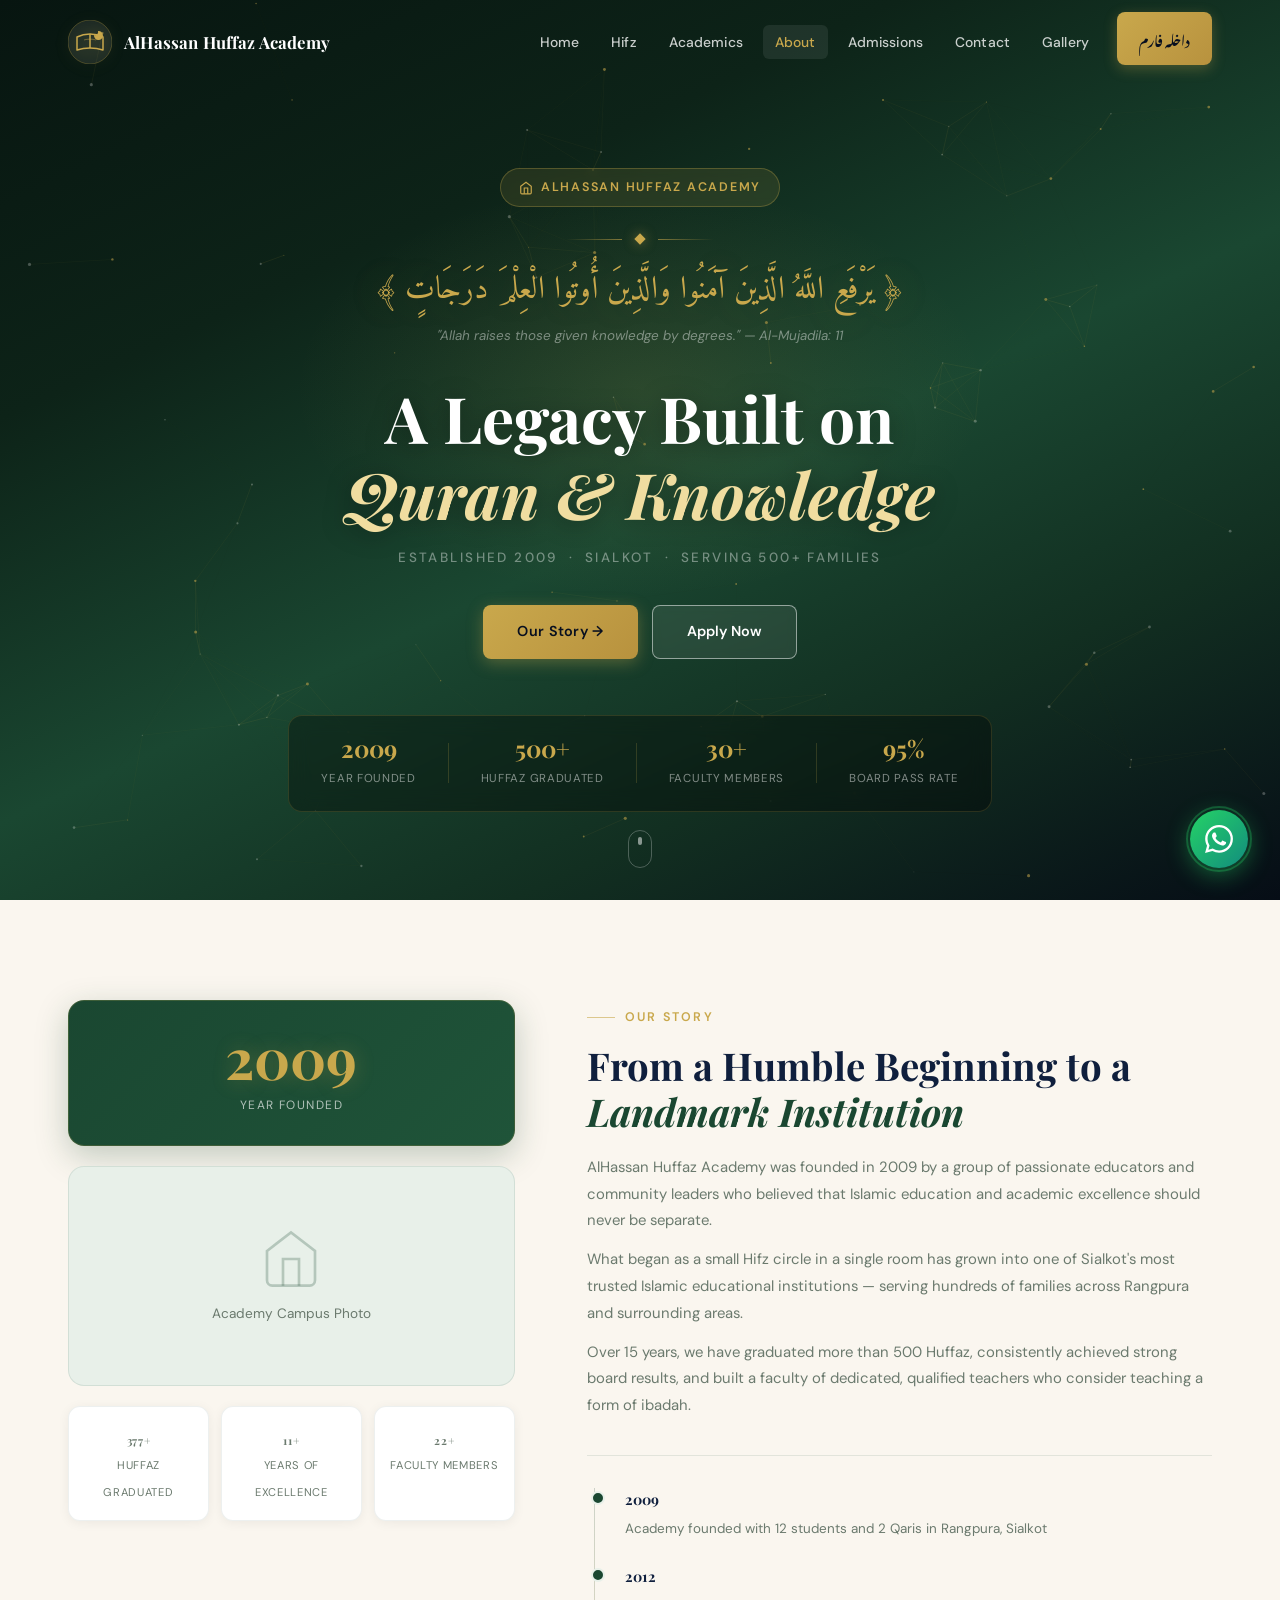
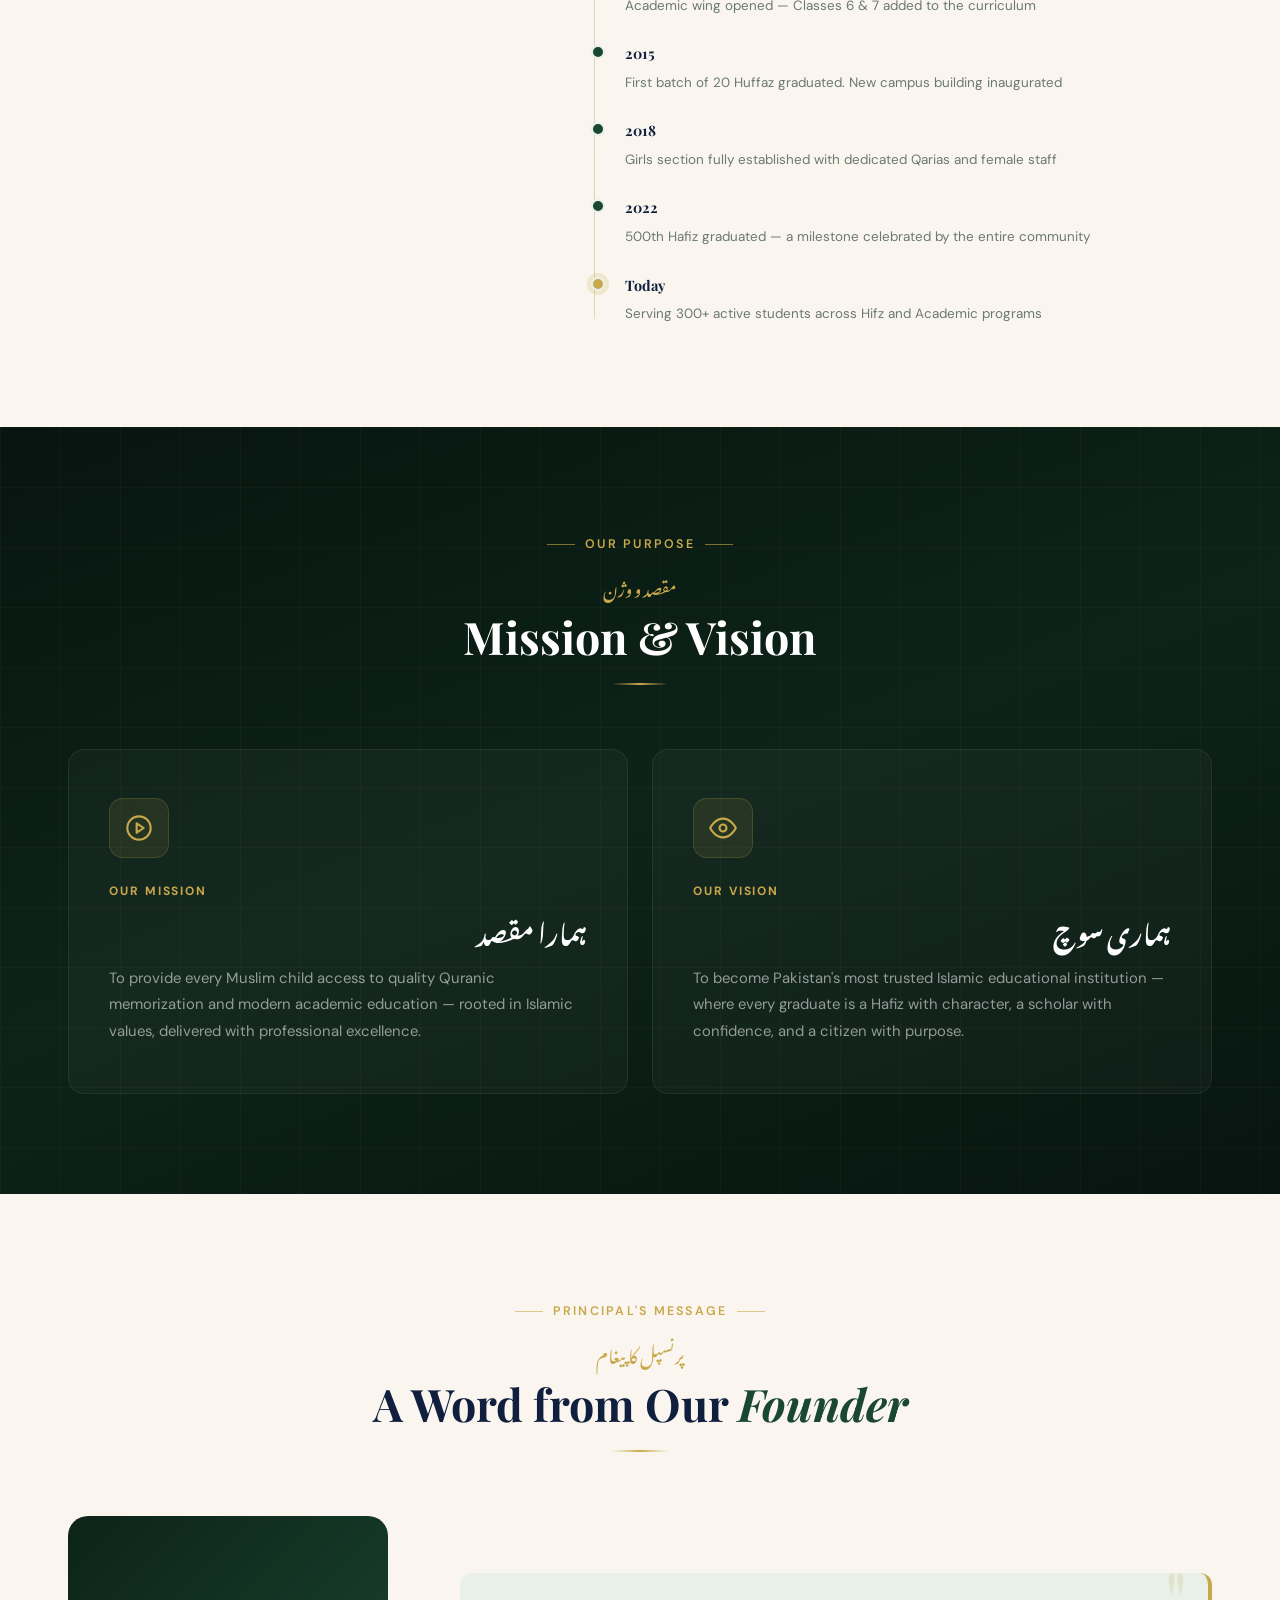
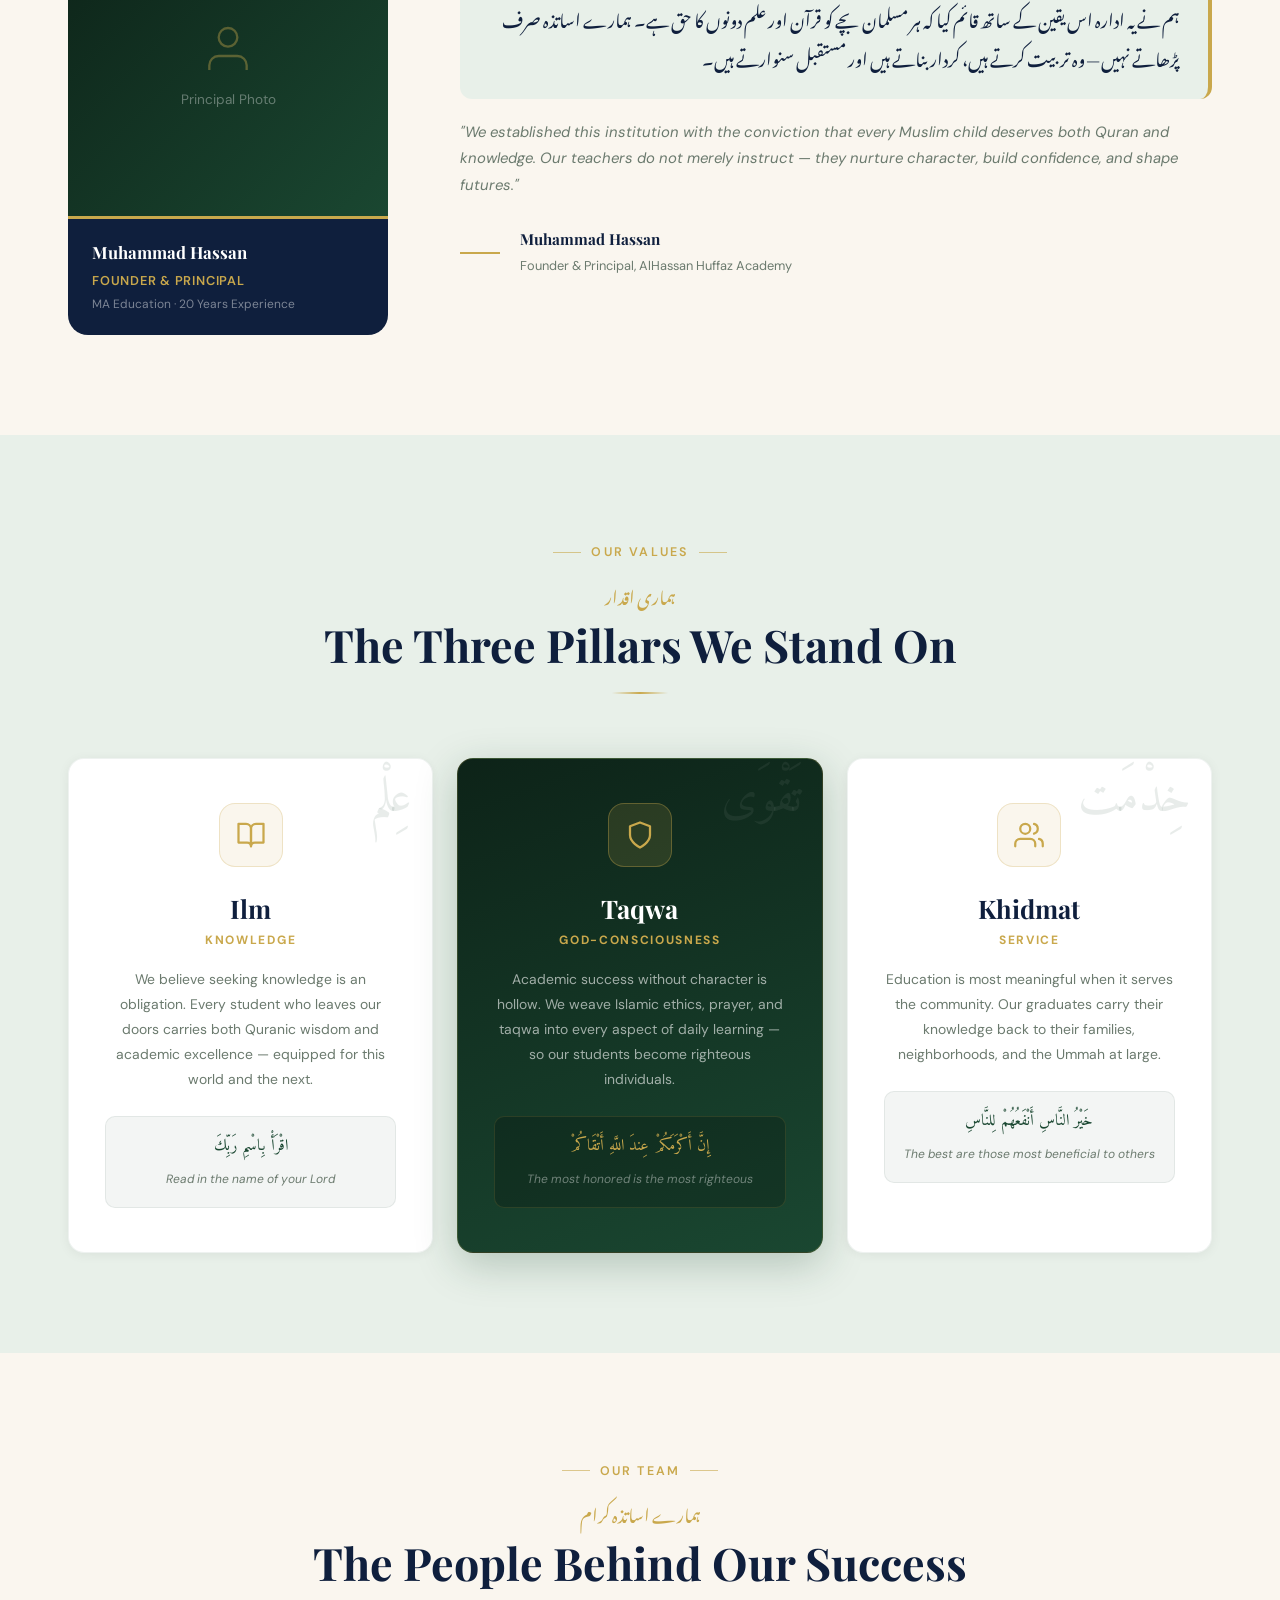
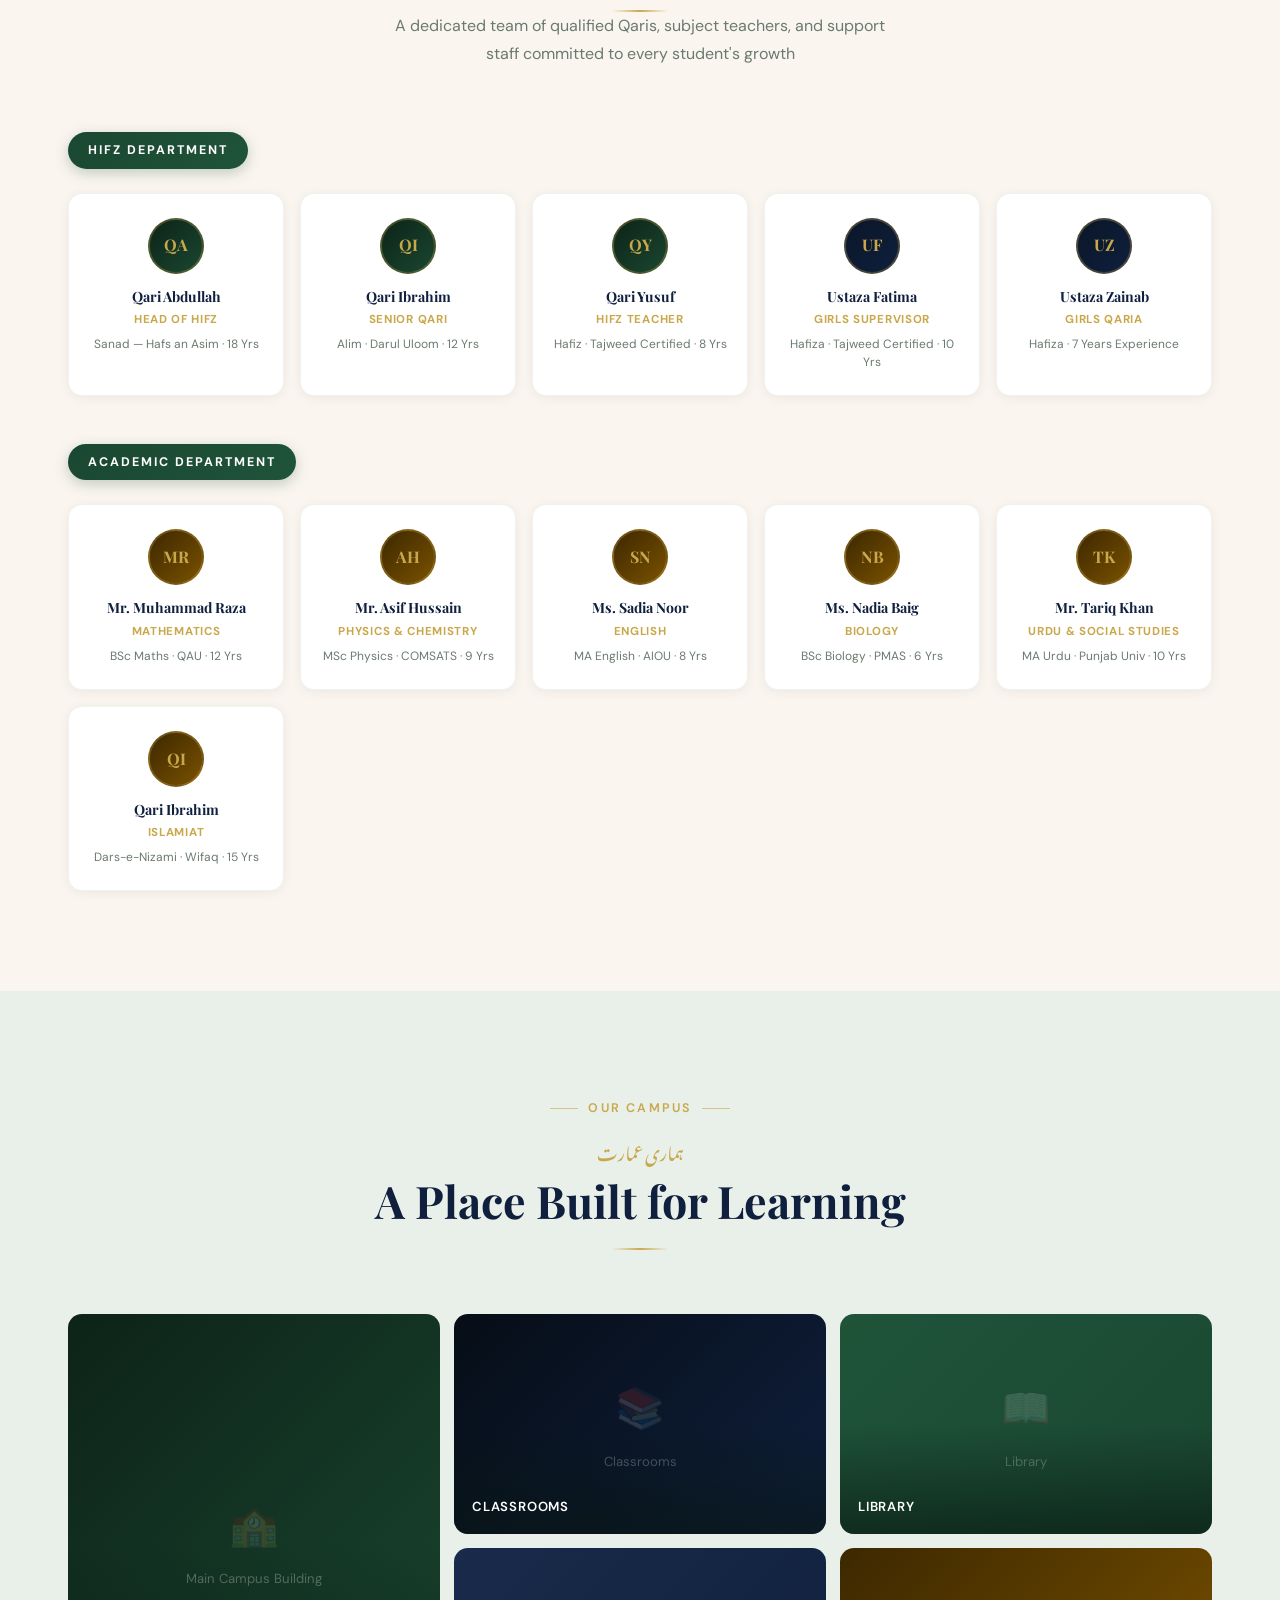
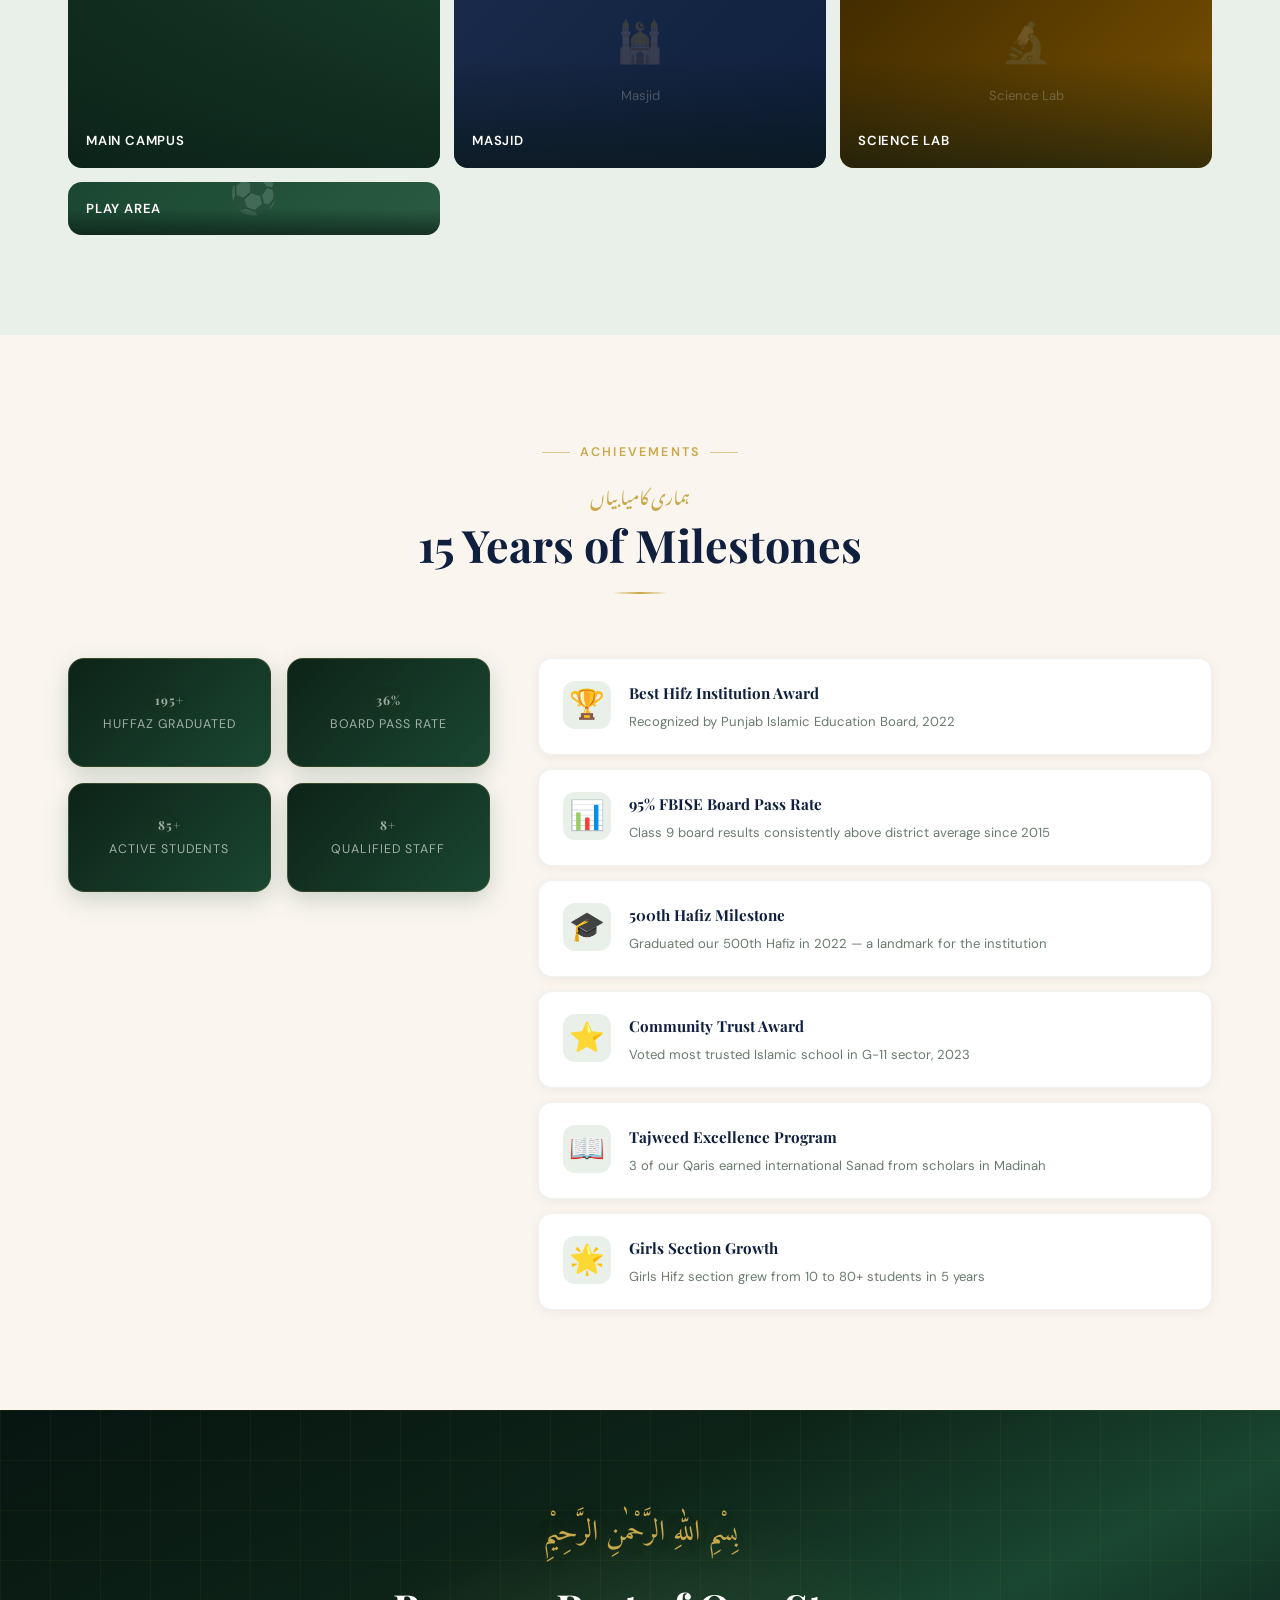
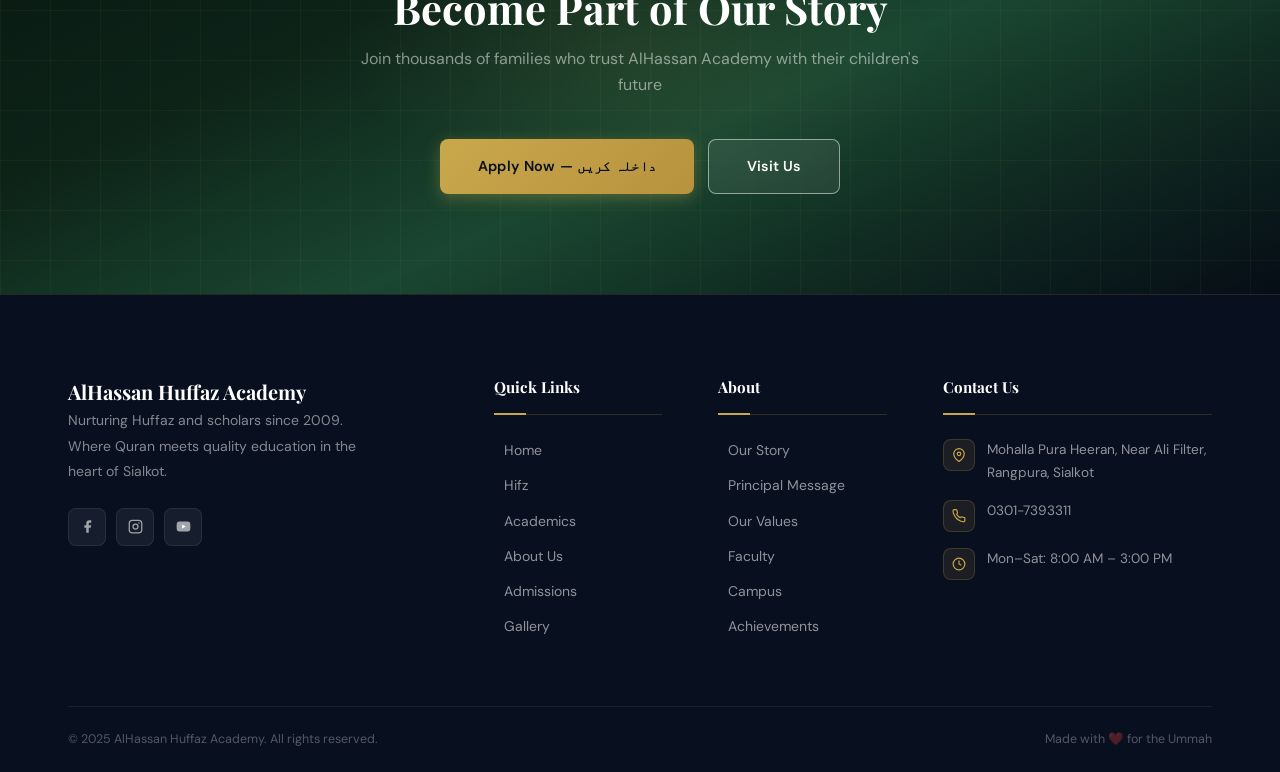
==== about.html @ 6496d10c "website build for school" ====
﻿<!DOCTYPE html>
<html lang="en">
<head>
  <meta charset="UTF-8" />
  <meta name="viewport" content="width=device-width, initial-scale=1.0" />
  <title>About Us | AlHassan Huffaz Academy</title>
  <meta name="description" content="Learn about AlHassan Huffaz Academy — our story, values, faculty, and mission to nurture Huffaz and scholars in Sialkot." />
  <link rel="icon" type="image/svg+xml" href="favicon.svg" />
  <link rel="preconnect" href="https://fonts.googleapis.com" />
  <link rel="preconnect" href="https://fonts.gstatic.com" crossorigin />
    <link rel="stylesheet" href="css/style.css" />
  <link rel="stylesheet" href="css/about.css" />
  <meta property="og:type"        content="website" />
  <meta property="og:locale"      content="ur_PK" />
  <meta property="og:site_name"   content="AlHassan Huffaz Academy" />
  <meta property="og:title"       content="About Us | AlHassan Huffaz Academy — Sialkot" />
  <meta property="og:description" content="Learn about AlHassan Huffaz Academy's 15+ year legacy of Quranic and academic education in Sialkot, Punjab, Pakistan." />
  <meta property="og:url"         content="https://alhassanacademy.pk/about.html" />
  <meta name="twitter:card"        content="summary" />
  <meta name="twitter:title"       content="About Us | AlHassan Huffaz Academy — Sialkot" />
  <meta name="twitter:description" content="Learn about AlHassan Huffaz Academy's 15+ year legacy of Quranic and academic education in Sialkot, Punjab, Pakistan." 
</head>
<body>

  <!-- NAVBAR -->
  <nav class="navbar scrolled">
    <div class="container">
      <a href="index.html" class="nav-logo">
        <svg class="logo-icon" viewBox="0 0 44 44" fill="none">
          <circle cx="22" cy="22" r="22" fill="rgba(255,255,255,0.08)" stroke="rgba(201,168,76,0.3)" stroke-width="1"/>
          <path d="M9 30V17c0 0 6-3 13-3s13 3 13 3v13c0 0-6-2-13-2S9 30 9 30z" fill="none" stroke="#C9A84C" stroke-width="1.5" stroke-linejoin="round"/>
          <line x1="22" y1="14" x2="22" y2="28" stroke="#C9A84C" stroke-width="1.5"/>
          <path d="M16 20c0 0 2-0.8 6-0.8s6 0.8 6 0.8" stroke="rgba(201,168,76,0.5)" stroke-width="1"/>
          <path d="M30 11a4.5 4.5 0 1 1-4 4 3.2 3.2 0 0 0 4-4z" fill="#C9A84C"/>
        </svg>
        <div class="logo-text">
          <span class="logo-name">AlHassan Huffaz Academy</span>
        </div>
      </a>
      <ul class="nav-links">
        <li><a href="index.html">Home</a></li>
        <li><a href="hifz.html">Hifz</a></li>
        <li><a href="academics.html">Academics</a></li>
        <li><a href="about.html" class="active">About</a></li>
        <li><a href="admissions.html">Admissions</a></li>
        <li><a href="contact.html">Contact</a></li>
        <li><a href="gallery.html">Gallery</a></li>
        <li><a href="admissions.html" class="nav-cta">داخلہ فارم</a></li>
      </ul>
      <button class="hamburger" aria-label="Open menu">
        <span></span><span></span><span></span>
      </button>
    </div>
  </nav>

  <div class="nav-overlay"></div>
  <nav class="nav-drawer">
    <a href="index.html">Home</a>
    <a href="hifz.html">Hifz Program</a>
    <a href="academics.html">Academics</a>
    <a href="about.html">About</a>
    <a href="admissions.html">Admissions</a>
    <a href="contact.html">Contact</a>
    <a href="gallery.html">Gallery</a>
    <a href="admissions.html" class="btn btn-gold">داخلہ فارم — Apply Now</a>
  </nav>

  <main>

    <!-- ===== HERO ===== -->
    <section class="about-hero">
      <canvas id="heroCanvas" class="hero-canvas"></canvas>
      <div class="about-hero-glow"></div>

      <div class="container about-hero-inner">

        <div class="about-hero-badge reveal">
          <svg width="14" height="14" viewBox="0 0 24 24" fill="none" stroke="currentColor" stroke-width="2"><path d="M3 9l9-7 9 7v11a2 2 0 0 1-2 2H5a2 2 0 0 1-2-2z"/><polyline points="9 22 9 12 15 12 15 22"/></svg>
          AlHassan Huffaz Academy
        </div>

        <div class="about-hero-ornament reveal">
          <span class="orn-line"></span>
          <span class="orn-diamond"></span>
          <span class="orn-line r"></span>
        </div>

        <p class="about-hero-arabic reveal" lang="ar">﴿ يَرْفَعِ اللَّهُ الَّذِينَ آمَنُوا وَالَّذِينَ أُوتُوا الْعِلْمَ دَرَجَاتٍ ﴾</p>
        <p class="about-hero-ayat-en reveal">"Allah raises those given knowledge by degrees." — Al-Mujadila: 11</p>

        <h1 class="about-hero-title reveal">A Legacy Built on<br><em>Quran &amp; Knowledge</em></h1>
        <p class="about-hero-sub reveal">Established 2009 &nbsp;·&nbsp; Sialkot &nbsp;·&nbsp; Serving 500+ Families</p>

        <div class="about-hero-btns reveal">
          <a href="#story" class="btn btn-gold">Our Story →</a>
          <a href="admissions.html" class="btn btn-outline-white">Apply Now</a>
        </div>

        <div class="about-hero-stats reveal">
          <div class="ahstat">
            <strong>2009</strong>
            <span>Year Founded</span>
          </div>
          <div class="ahstat-sep"></div>
          <div class="ahstat">
            <strong>500+</strong>
            <span>Huffaz Graduated</span>
          </div>
          <div class="ahstat-sep"></div>
          <div class="ahstat">
            <strong>30+</strong>
            <span>Faculty Members</span>
          </div>
          <div class="ahstat-sep"></div>
          <div class="ahstat">
            <strong>95%</strong>
            <span>Board Pass Rate</span>
          </div>
        </div>

      </div>

      <div class="about-hero-scroll"><span></span></div>
    </section>

    <!-- ===== OUR STORY ===== -->
    <section class="section about-story" id="story">
      <div class="container">
        <div class="story-grid">

          <div class="story-visual reveal">
            <div class="story-year-block">
              <span class="story-year">2009</span>
              <span class="story-year-label">Year Founded</span>
            </div>
            <div class="story-img-placeholder">
              <svg width="64" height="64" viewBox="0 0 24 24" fill="none" stroke="rgba(26,71,49,0.25)" stroke-width="1"><path d="M3 9l9-7 9 7v11a2 2 0 0 1-2 2H5a2 2 0 0 1-2-2z"/><polyline points="9 22 9 12 15 12 15 22"/></svg>
              <span>Academy Campus Photo</span>
            </div>
            <div class="story-stats-col">
              <div class="story-stat">
                <strong><span class="counter" data-target="500" data-suffix="+">500+</span></strong>
                <span>Huffaz Graduated</span>
              </div>
              <div class="story-stat">
                <strong><span class="counter" data-target="15" data-suffix="+">15+</span></strong>
                <span>Years of Excellence</span>
              </div>
              <div class="story-stat">
                <strong><span class="counter" data-target="30" data-suffix="+">30+</span></strong>
                <span>Faculty Members</span>
              </div>
            </div>
          </div>

          <div class="story-content reveal">
            <div class="eyebrow">Our Story</div>
            <h2>From a Humble Beginning to a <em>Landmark Institution</em></h2>
            <p class="story-lead">AlHassan Huffaz Academy was founded in 2009 by a group of passionate educators and community leaders who believed that Islamic education and academic excellence should never be separate.</p>
            <p>What began as a small Hifz circle in a single room has grown into one of Sialkot's most trusted Islamic educational institutions — serving hundreds of families across Rangpura and surrounding areas.</p>
            <p>Over 15 years, we have graduated more than 500 Huffaz, consistently achieved strong board results, and built a faculty of dedicated, qualified teachers who consider teaching a form of ibadah.</p>

            <div class="story-timeline">
              <div class="st-item reveal">
                <div class="st-dot"></div>
                <div class="st-info">
                  <strong>2009</strong>
                  <span>Academy founded with 12 students and 2 Qaris in Rangpura, Sialkot</span>
                </div>
              </div>
              <div class="st-item reveal">
                <div class="st-dot"></div>
                <div class="st-info">
                  <strong>2012</strong>
                  <span>Academic wing opened — Classes 6 &amp; 7 added to the curriculum</span>
                </div>
              </div>
              <div class="st-item reveal">
                <div class="st-dot"></div>
                <div class="st-info">
                  <strong>2015</strong>
                  <span>First batch of 20 Huffaz graduated. New campus building inaugurated</span>
                </div>
              </div>
              <div class="st-item reveal">
                <div class="st-dot"></div>
                <div class="st-info">
                  <strong>2018</strong>
                  <span>Girls section fully established with dedicated Qarias and female staff</span>
                </div>
              </div>
              <div class="st-item reveal">
                <div class="st-dot"></div>
                <div class="st-info">
                  <strong>2022</strong>
                  <span>500th Hafiz graduated — a milestone celebrated by the entire community</span>
                </div>
              </div>
              <div class="st-item reveal">
                <div class="st-dot gold"></div>
                <div class="st-info">
                  <strong>Today</strong>
                  <span>Serving 300+ active students across Hifz and Academic programs</span>
                </div>
              </div>
            </div>
          </div>

        </div>
      </div>
    </section>

    <!-- ===== MISSION & VISION ===== -->
    <section class="section about-mv">
      <div class="container">
        <div class="section-heading reveal">
          <div class="eyebrow">Our Purpose</div>
          <span class="urdu-sub" lang="ur">مقصد و وژن</span>
          <h2 style="color:var(--white)">Mission &amp; Vision</h2>
          <div class="gold-rule"></div>
        </div>
        <div class="mv-grid">
          <div class="mv-card mission reveal">
            <div class="mv-icon">
              <svg width="28" height="28" viewBox="0 0 24 24" fill="none" stroke="#C9A84C" stroke-width="1.8" stroke-linecap="round" stroke-linejoin="round"><circle cx="12" cy="12" r="10"/><polygon points="10 8 16 12 10 16 10 8"/></svg>
            </div>
            <div class="mv-label">Our Mission</div>
            <h3>ہمارا مقصد</h3>
            <p>To provide every Muslim child access to quality Quranic memorization and modern academic education — rooted in Islamic values, delivered with professional excellence.</p>
          </div>
          <div class="mv-card vision reveal">
            <div class="mv-icon">
              <svg width="28" height="28" viewBox="0 0 24 24" fill="none" stroke="#C9A84C" stroke-width="1.8" stroke-linecap="round" stroke-linejoin="round"><path d="M1 12s4-8 11-8 11 8 11 8-4 8-11 8-11-8-11-8z"/><circle cx="12" cy="12" r="3"/></svg>
            </div>
            <div class="mv-label">Our Vision</div>
            <h3>ہماری سوچ</h3>
            <p>To become Pakistan's most trusted Islamic educational institution — where every graduate is a Hafiz with character, a scholar with confidence, and a citizen with purpose.</p>
          </div>
        </div>
      </div>
    </section>

    <!-- ===== PRINCIPAL MESSAGE ===== -->
    <section class="section about-principal" id="principal">
      <div class="container">
        <div class="section-heading reveal">
          <div class="eyebrow">Principal's Message</div>
          <span class="urdu-sub" lang="ur">پرنسپل کا پیغام</span>
          <h2>A Word from Our <em style="font-style:italic;color:var(--green)">Founder</em></h2>
          <div class="gold-rule"></div>
        </div>
        <div class="principal-grid">

          <div class="principal-photo-col reveal">
            <div class="principal-photo-wrap">
              <div class="principal-photo-placeholder">
                <svg width="56" height="56" viewBox="0 0 24 24" fill="none" stroke="rgba(201,168,76,0.4)" stroke-width="1"><path d="M20 21v-2a4 4 0 0 0-4-4H8a4 4 0 0 0-4 4v2"/><circle cx="12" cy="7" r="4"/></svg>
                <span>Principal Photo</span>
              </div>
              <div class="principal-name-card">
                <strong>Muhammad Hassan</strong>
                <span>Founder &amp; Principal</span>
                <span class="principal-qual">MA Education · 20 Years Experience</span>
              </div>
            </div>
          </div>

          <div class="principal-message reveal">
            <div class="principal-quote-urdu">
              <span class="pq-mark">"</span>
              ہم نے یہ ادارہ اس یقین کے ساتھ قائم کیا کہ ہر مسلمان بچے کو قرآن اور علم دونوں کا حق ہے۔ ہمارے اساتذہ صرف پڑھاتے نہیں — وہ تربیت کرتے ہیں، کردار بناتے ہیں اور مستقبل سنوارتے ہیں۔
            </div>
            <p class="principal-quote-en">"We established this institution with the conviction that every Muslim child deserves both Quran and knowledge. Our teachers do not merely instruct — they nurture character, build confidence, and shape futures."</p>
            <div class="principal-sign">
              <div class="sign-line"></div>
              <div>
                <strong>Muhammad Hassan</strong>
                <span>Founder &amp; Principal, AlHassan Huffaz Academy</span>
              </div>
            </div>
          </div>

        </div>
      </div>
    </section>

    <!-- ===== OUR VALUES ===== -->
    <section class="section about-values" id="values">
      <div class="container">
        <div class="section-heading reveal">
          <div class="eyebrow">Our Values</div>
          <span class="urdu-sub" lang="ur">ہماری اقدار</span>
          <h2>The Three Pillars We Stand On</h2>
          <div class="gold-rule"></div>
        </div>

        <div class="values-grid">
          <div class="value-card reveal">
            <div class="value-arabic">عِلْم</div>
            <div class="value-icon">
              <svg width="30" height="30" viewBox="0 0 24 24" fill="none" stroke="#C9A84C" stroke-width="1.8" stroke-linecap="round" stroke-linejoin="round"><path d="M2 3h6a4 4 0 0 1 4 4v14a3 3 0 0 0-3-3H2z"/><path d="M22 3h-6a4 4 0 0 0-4 4v14a3 3 0 0 1 3-3h7z"/></svg>
            </div>
            <h3>Ilm</h3>
            <span class="value-en">Knowledge</span>
            <p>We believe seeking knowledge is an obligation. Every student who leaves our doors carries both Quranic wisdom and academic excellence — equipped for this world and the next.</p>
            <div class="value-ayat">
              <span>اقْرَأْ بِاسْمِ رَبِّكَ</span>
              <em>Read in the name of your Lord</em>
            </div>
          </div>

          <div class="value-card featured reveal">
            <div class="value-arabic">تَقْوَى</div>
            <div class="value-icon">
              <svg width="30" height="30" viewBox="0 0 24 24" fill="none" stroke="#C9A84C" stroke-width="1.8" stroke-linecap="round" stroke-linejoin="round"><path d="M12 22s8-4 8-10V5l-8-3-8 3v7c0 6 8 10 8 10z"/></svg>
            </div>
            <h3>Taqwa</h3>
            <span class="value-en">God-Consciousness</span>
            <p>Academic success without character is hollow. We weave Islamic ethics, prayer, and taqwa into every aspect of daily learning — so our students become righteous individuals.</p>
            <div class="value-ayat">
              <span>إِنَّ أَكْرَمَكُمْ عِندَ اللَّهِ أَتْقَاكُمْ</span>
              <em>The most honored is the most righteous</em>
            </div>
          </div>

          <div class="value-card reveal">
            <div class="value-arabic">خِدْمَت</div>
            <div class="value-icon">
              <svg width="30" height="30" viewBox="0 0 24 24" fill="none" stroke="#C9A84C" stroke-width="1.8" stroke-linecap="round" stroke-linejoin="round"><path d="M17 21v-2a4 4 0 0 0-4-4H5a4 4 0 0 0-4 4v2"/><circle cx="9" cy="7" r="4"/><path d="M23 21v-2a4 4 0 0 0-3-3.87"/><path d="M16 3.13a4 4 0 0 1 0 7.75"/></svg>
            </div>
            <h3>Khidmat</h3>
            <span class="value-en">Service</span>
            <p>Education is most meaningful when it serves the community. Our graduates carry their knowledge back to their families, neighborhoods, and the Ummah at large.</p>
            <div class="value-ayat">
              <span>خَيْرُ النَّاسِ أَنْفَعُهُمْ لِلنَّاسِ</span>
              <em>The best are those most beneficial to others</em>
            </div>
          </div>
        </div>
      </div>
    </section>

    <!-- ===== FULL FACULTY ===== -->
    <section class="section about-faculty" id="faculty">
      <div class="container">
        <div class="section-heading reveal">
          <div class="eyebrow">Our Team</div>
          <span class="urdu-sub" lang="ur">ہمارے اساتذہ کرام</span>
          <h2>The People Behind Our Success</h2>
          <div class="gold-rule"></div>
          <p>A dedicated team of qualified Qaris, subject teachers, and support staff committed to every student's growth</p>
        </div>

        <div class="faculty-dept">
          <div class="dept-label reveal">Hifz Department</div>
          <div class="abt-faculty-grid">
            <div class="abt-faculty-card reveal">
              <div class="afc-avatar green"><span>QA</span></div>
              <h4>Qari Abdullah</h4>
              <span class="afc-role">Head of Hifz</span>
              <p>Sanad — Hafs an Asim · 18 Yrs</p>
            </div>
            <div class="abt-faculty-card reveal">
              <div class="afc-avatar green"><span>QI</span></div>
              <h4>Qari Ibrahim</h4>
              <span class="afc-role">Senior Qari</span>
              <p>Alim · Darul Uloom · 12 Yrs</p>
            </div>
            <div class="abt-faculty-card reveal">
              <div class="afc-avatar green"><span>QY</span></div>
              <h4>Qari Yusuf</h4>
              <span class="afc-role">Hifz Teacher</span>
              <p>Hafiz · Tajweed Certified · 8 Yrs</p>
            </div>
            <div class="abt-faculty-card reveal">
              <div class="afc-avatar navy-f"><span>UF</span></div>
              <h4>Ustaza Fatima</h4>
              <span class="afc-role">Girls Supervisor</span>
              <p>Hafiza · Tajweed Certified · 10 Yrs</p>
            </div>
            <div class="abt-faculty-card reveal">
              <div class="afc-avatar navy-f"><span>UZ</span></div>
              <h4>Ustaza Zainab</h4>
              <span class="afc-role">Girls Qaria</span>
              <p>Hafiza · 7 Years Experience</p>
            </div>
          </div>
        </div>

        <div class="faculty-dept">
          <div class="dept-label reveal">Academic Department</div>
          <div class="abt-faculty-grid">
            <div class="abt-faculty-card reveal">
              <div class="afc-avatar gold-a"><span>MR</span></div>
              <h4>Mr. Muhammad Raza</h4>
              <span class="afc-role">Mathematics</span>
              <p>BSc Maths · QAU · 12 Yrs</p>
            </div>
            <div class="abt-faculty-card reveal">
              <div class="afc-avatar gold-a"><span>AH</span></div>
              <h4>Mr. Asif Hussain</h4>
              <span class="afc-role">Physics &amp; Chemistry</span>
              <p>MSc Physics · COMSATS · 9 Yrs</p>
            </div>
            <div class="abt-faculty-card reveal">
              <div class="afc-avatar gold-a"><span>SN</span></div>
              <h4>Ms. Sadia Noor</h4>
              <span class="afc-role">English</span>
              <p>MA English · AIOU · 8 Yrs</p>
            </div>
            <div class="abt-faculty-card reveal">
              <div class="afc-avatar gold-a"><span>NB</span></div>
              <h4>Ms. Nadia Baig</h4>
              <span class="afc-role">Biology</span>
              <p>BSc Biology · PMAS · 6 Yrs</p>
            </div>
            <div class="abt-faculty-card reveal">
              <div class="afc-avatar gold-a"><span>TK</span></div>
              <h4>Mr. Tariq Khan</h4>
              <span class="afc-role">Urdu &amp; Social Studies</span>
              <p>MA Urdu · Punjab Univ · 10 Yrs</p>
            </div>
            <div class="abt-faculty-card reveal">
              <div class="afc-avatar gold-a"><span>QI</span></div>
              <h4>Qari Ibrahim</h4>
              <span class="afc-role">Islamiat</span>
              <p>Dars-e-Nizami · Wifaq · 15 Yrs</p>
            </div>
          </div>
        </div>
      </div>
    </section>

    <!-- ===== CAMPUS ===== -->
    <section class="section section-sage about-campus" id="campus">
      <div class="container">
        <div class="section-heading reveal">
          <div class="eyebrow">Our Campus</div>
          <span class="urdu-sub" lang="ur">ہماری عمارت</span>
          <h2>A Place Built for Learning</h2>
          <div class="gold-rule"></div>
        </div>

        <div class="campus-grid reveal">
          <div class="campus-item large" style="background:linear-gradient(135deg,#0d2318,#1A4731);">
            <div class="campus-placeholder"><div class="ci">🏫</div>Main Campus Building</div>
            <div class="campus-label">Main Campus</div>
          </div>
          <div class="campus-item" style="background:linear-gradient(135deg,#060d16,#0F1F3D);">
            <div class="campus-placeholder"><div class="ci">📚</div>Classrooms</div>
            <div class="campus-label">Classrooms</div>
          </div>
          <div class="campus-item" style="background:linear-gradient(135deg,#1f5439,#1A4731);">
            <div class="campus-placeholder"><div class="ci">📖</div>Library</div>
            <div class="campus-label">Library</div>
          </div>
          <div class="campus-item" style="background:linear-gradient(135deg,#1a2a4a,#0F1F3D);">
            <div class="campus-placeholder"><div class="ci">🕌</div>Masjid</div>
            <div class="campus-label">Masjid</div>
          </div>
          <div class="campus-item" style="background:linear-gradient(135deg,#3d2800,#7a5200);">
            <div class="campus-placeholder"><div class="ci">🔬</div>Science Lab</div>
            <div class="campus-label">Science Lab</div>
          </div>
          <div class="campus-item" style="background:linear-gradient(135deg,#1A4731,#2a5c42);">
            <div class="campus-placeholder"><div class="ci">⚽</div>Play Area</div>
            <div class="campus-label">Play Area</div>
          </div>
        </div>
      </div>
    </section>

    <!-- ===== ACHIEVEMENTS ===== -->
    <section class="section about-achievements" id="achievements">
      <div class="container">
        <div class="section-heading reveal">
          <div class="eyebrow">Achievements</div>
          <span class="urdu-sub" lang="ur">ہماری کامیابیاں</span>
          <h2>15 Years of Milestones</h2>
          <div class="gold-rule"></div>
        </div>

        <div class="achievements-grid">
          <div class="ach-stat-grid reveal">
            <div class="ach-stat">
              <strong><span class="counter" data-target="500" data-suffix="+">500+</span></strong>
              <span>Huffaz Graduated</span>
            </div>
            <div class="ach-stat">
              <strong><span class="counter" data-target="95" data-suffix="%">95%</span></strong>
              <span>Board Pass Rate</span>
            </div>
            <div class="ach-stat">
              <strong><span class="counter" data-target="300" data-suffix="+">300+</span></strong>
              <span>Active Students</span>
            </div>
            <div class="ach-stat">
              <strong><span class="counter" data-target="30" data-suffix="+">30+</span></strong>
              <span>Qualified Staff</span>
            </div>
          </div>

          <div class="ach-cards">
            <div class="ach-card reveal">
              <div class="ach-icon">🏆</div>
              <div>
                <h4>Best Hifz Institution Award</h4>
                <p>Recognized by Punjab Islamic Education Board, 2022</p>
              </div>
            </div>
            <div class="ach-card reveal">
              <div class="ach-icon">📊</div>
              <div>
                <h4>95% FBISE Board Pass Rate</h4>
                <p>Class 9 board results consistently above district average since 2015</p>
              </div>
            </div>
            <div class="ach-card reveal">
              <div class="ach-icon">🎓</div>
              <div>
                <h4>500th Hafiz Milestone</h4>
                <p>Graduated our 500th Hafiz in 2022 — a landmark for the institution</p>
              </div>
            </div>
            <div class="ach-card reveal">
              <div class="ach-icon">⭐</div>
              <div>
                <h4>Community Trust Award</h4>
                <p>Voted most trusted Islamic school in G-11 sector, 2023</p>
              </div>
            </div>
            <div class="ach-card reveal">
              <div class="ach-icon">📖</div>
              <div>
                <h4>Tajweed Excellence Program</h4>
                <p>3 of our Qaris earned international Sanad from scholars in Madinah</p>
              </div>
            </div>
            <div class="ach-card reveal">
              <div class="ach-icon">🌟</div>
              <div>
                <h4>Girls Section Growth</h4>
                <p>Girls Hifz section grew from 10 to 80+ students in 5 years</p>
              </div>
            </div>
          </div>
        </div>
      </div>
    </section>

    <!-- ===== JOIN CTA ===== -->
    <section class="about-cta">
      <div class="container">
        <div class="about-cta-inner reveal">
          <div class="about-cta-arabic">بِسْمِ اللّٰهِ الرَّحْمٰنِ الرَّحِيْمِ</div>
          <h2>Become Part of Our Story</h2>
          <p>Join thousands of families who trust AlHassan Academy with their children's future</p>
          <div class="about-cta-btns">
            <a href="admissions.html" class="btn btn-gold">Apply Now — داخلہ کریں</a>
            <a href="contact.html" class="btn btn-outline-white">Visit Us</a>
          </div>
        </div>
      </div>
    </section>

  </main>

  <!-- FOOTER -->
  <footer class="footer">
    <div class="container">
      <div class="footer-grid">
        <div class="footer-col footer-brand">
          <span class="brand-name">AlHassan Huffaz Academy</span>
          <p class="footer-tagline">Nurturing Huffaz and scholars since 2009. Where Quran meets quality education in the heart of Sialkot.</p>
          <div class="footer-social">
            <a href="#" aria-label="Facebook"><svg width="15" height="15" viewBox="0 0 24 24" fill="currentColor"><path d="M18 2h-3a5 5 0 0 0-5 5v3H7v4h3v8h4v-8h3l1-4h-4V7a1 1 0 0 1 1-1h3z"/></svg></a>
            <a href="#" aria-label="Instagram"><svg width="15" height="15" viewBox="0 0 24 24" fill="none" stroke="currentColor" stroke-width="2"><rect x="2" y="2" width="20" height="20" rx="5"/><circle cx="12" cy="12" r="4"/><circle cx="17.5" cy="6.5" r="1.2" fill="currentColor" stroke="none"/></svg></a>
            <a href="#" aria-label="YouTube"><svg width="15" height="15" viewBox="0 0 24 24" fill="currentColor"><path d="M22.54 6.42a2.78 2.78 0 0 0-1.95-1.96C18.88 4 12 4 12 4s-6.88 0-8.59.46A2.78 2.78 0 0 0 1.46 6.42 29 29 0 0 0 1 12a29 29 0 0 0 .46 5.58 2.78 2.78 0 0 0 1.95 1.96C5.12 20 12 20 12 20s6.88 0 8.59-.46a2.78 2.78 0 0 0 1.96-1.96A29 29 0 0 0 23 12a29 29 0 0 0-.46-5.58z"/><polygon points="9.75 15.02 15.5 12 9.75 8.98 9.75 15.02" fill="white"/></svg></a>
          </div>
        </div>
        <div class="footer-col">
          <h4>Quick Links</h4>
          <ul>
            <li><a href="index.html">Home</a></li>
            <li><a href="hifz.html">Hifz</a></li>
            <li><a href="academics.html">Academics</a></li>
            <li><a href="about.html">About Us</a></li>
            <li><a href="admissions.html">Admissions</a></li>
            <li><a href="gallery.html">Gallery</a></li>
          </ul>
        </div>
        <div class="footer-col">
          <h4>About</h4>
          <ul>
            <li><a href="#story">Our Story</a></li>
            <li><a href="#principal">Principal Message</a></li>
            <li><a href="#values">Our Values</a></li>
            <li><a href="#faculty">Faculty</a></li>
            <li><a href="#campus">Campus</a></li>
            <li><a href="#achievements">Achievements</a></li>
          </ul>
        </div>
        <div class="footer-col">
          <h4>Contact Us</h4>
          <div class="footer-contact-item">
            <div class="icon"><svg width="14" height="14" viewBox="0 0 24 24" fill="none" stroke="currentColor" stroke-width="2"><path d="M21 10c0 7-9 13-9 13s-9-6-9-13a9 9 0 0 1 18 0z"/><circle cx="12" cy="10" r="3"/></svg></div>
            <span>Mohalla Pura Heeran, Near Ali Filter, Rangpura, Sialkot</span>
          </div>
          <div class="footer-contact-item">
            <div class="icon"><svg width="14" height="14" viewBox="0 0 24 24" fill="none" stroke="currentColor" stroke-width="2"><path d="M22 16.92v3a2 2 0 0 1-2.18 2 19.79 19.79 0 0 1-8.63-3.07A19.5 19.5 0 0 1 4.69 12 19.79 19.79 0 0 1 1.61 3.35 2 2 0 0 1 3.6 1.16h3a2 2 0 0 1 2 1.72c.127.96.361 1.903.7 2.81a2 2 0 0 1-.45 2.11L7.91 8.96a16 16 0 0 0 6 6l.92-.92a2 2 0 0 1 2.11-.45c.907.339 1.85.573 2.81.7A2 2 0 0 1 22 16.92z"/></svg></div>
            <a href="tel:+923017393311">0301-7393311</a>
          </div>
          <div class="footer-contact-item">
            <div class="icon"><svg width="14" height="14" viewBox="0 0 24 24" fill="none" stroke="currentColor" stroke-width="2"><circle cx="12" cy="12" r="10"/><polyline points="12 6 12 12 16 14"/></svg></div>
            <span>Mon–Sat: 8:00 AM – 3:00 PM</span>
          </div>
        </div>
      </div>
      <div class="footer-bottom">
        <span>© 2025 AlHassan Huffaz Academy. All rights reserved.</span>
        <span>Made with ❤️ for the Ummah</span>
      </div>
    </div>
  </footer>

  <a href="https://wa.me/923017393311" class="whatsapp-fab" target="_blank" rel="noopener" aria-label="WhatsApp">
    <svg viewBox="0 0 24 24"><path d="M17.472 14.382c-.297-.149-1.758-.867-2.03-.967-.273-.099-.471-.148-.67.15-.197.297-.767.966-.94 1.164-.173.199-.347.223-.644.075-.297-.15-1.255-.463-2.39-1.475-.883-.788-1.48-1.761-1.653-2.059-.173-.297-.018-.458.13-.606.134-.133.298-.347.446-.52.149-.174.198-.298.298-.497.099-.198.05-.371-.025-.52-.075-.149-.669-1.612-.916-2.207-.242-.579-.487-.5-.669-.51-.173-.008-.371-.01-.57-.01-.198 0-.52.074-.792.372-.272.297-1.04 1.016-1.04 2.479 0 1.462 1.065 2.875 1.213 3.074.149.198 2.096 3.2 5.077 4.487.709.306 1.262.489 1.694.625.712.227 1.36.195 1.871.118.571-.085 1.758-.719 2.006-1.413.248-.694.248-1.289.173-1.413-.074-.124-.272-.198-.57-.347m-5.421 7.403h-.004a9.87 9.87 0 01-5.031-1.378l-.361-.214-3.741.982.998-3.648-.235-.374a9.86 9.86 0 01-1.51-5.26c.001-5.45 4.436-9.884 9.888-9.884 2.64 0 5.122 1.03 6.988 2.898a9.825 9.825 0 012.893 6.994c-.003 5.45-4.437 9.884-9.885 9.884m8.413-18.297A11.815 11.815 0 0012.05 0C5.495 0 .16 5.335.157 11.892c0 2.096.547 4.142 1.588 5.945L.057 24l6.305-1.654a11.882 11.882 0 005.683 1.448h.005c6.554 0 11.89-5.335 11.893-11.893a11.821 11.821 0 00-3.48-8.413z"/></svg>
  </a>

  <script src="js/main.js"></script>
</body>
</html>
---- css/style.css ----
/* =============================================
   DESIGN SYSTEM
   ============================================= */

@import url('https://fonts.googleapis.com/css2?family=Playfair+Display:ital,wght@0,400;0,600;0,700;1,400&family=DM+Sans:wght@300;400;500;600&family=Noto+Nastaliq+Urdu:wght@400;600;700&family=Amiri:ital,wght@0,400;0,700;1,400&display=swap');

:root {
  --green:        #1A4731;
  --green-deep:   #0d2318;
  --green-mid:    #122f21;
  --green-light:  #1f5439;
  --gold:         #C9A84C;
  --gold-light:   #e2c06a;
  --gold-pale:    #f0dda0;
  --cream:        #FAF6EF;
  --navy:         #0F1F3D;
  --navy-deep:    #080f1f;
  --sage:         #E8F0E9;
  --white:        #ffffff;
  --text-main:    #1a1a1a;
  --text-muted:   #6b7a6e;

  --font-display: 'Playfair Display', serif;
  --font-body:    'DM Sans', sans-serif;
  --font-urdu:    'Noto Nastaliq Urdu', serif;
  --font-arabic:  'Amiri', serif;

  --container:    1200px;
  --section-pad:  100px 0;

  --shadow-sm:    0 2px 12px rgba(0,0,0,0.06);
  --shadow-md:    0 8px 32px rgba(0,0,0,0.10);
  --shadow-lg:    0 16px 56px rgba(0,0,0,0.14);
  --shadow-gold:  0 8px 32px rgba(201,168,76,0.25);

  --transition:   all 0.35s cubic-bezier(0.4,0,0.2,1);
  --radius:       16px;
}

/* =============================================
   RESET & BASE
   ============================================= */

*, *::before, *::after { box-sizing: border-box; margin: 0; padding: 0; }
html { scroll-behavior: smooth; }
body {
  font-family: var(--font-body);
  color: var(--text-main);
  background: var(--cream);
  line-height: 1.65;
  -webkit-font-smoothing: antialiased;
}
img { max-width: 100%; display: block; }
a { text-decoration: none; color: inherit; }
ul { list-style: none; }

/* =============================================
   UTILITIES
   ============================================= */

.container {
  max-width: var(--container);
  margin: 0 auto;
  padding: 0 28px;
}

.section { padding: var(--section-pad); }
.section-sage  { background: var(--sage); }
.section-dark  { background: var(--green-deep); }
.section-navy  { background: var(--navy-deep); }

/* Section Heading */
.section-heading { text-align: center; margin-bottom: 64px; }

.section-heading .eyebrow {
  display: inline-flex;
  align-items: center;
  gap: 10px;
  font-size: 0.78rem;
  font-weight: 600;
  letter-spacing: 0.18em;
  text-transform: uppercase;
  color: var(--gold);
  margin-bottom: 16px;
}

.section-heading .eyebrow::before,
.section-heading .eyebrow::after {
  content: '';
  display: block;
  width: 28px;
  height: 1px;
  background: var(--gold);
  opacity: 0.6;
}

/* Global language-based font rules */
[lang="ur"] { font-family: var(--font-urdu); direction: rtl; }
[lang="ar"] { font-family: var(--font-arabic); direction: rtl; }

.section-heading .urdu-sub {
  font-family: var(--font-urdu);
  font-size: 1.1rem;
  color: var(--gold);
  direction: rtl;
  display: block;
  margin-bottom: 10px;
}

.section-heading h2 {
  font-family: var(--font-display);
  font-size: clamp(2rem, 3.5vw, 2.8rem);
  color: var(--navy);
  line-height: 1.2;
  margin-bottom: 16px;
}

.section-dark .section-heading h2,
.section-navy .section-heading h2 { color: var(--white); }

.section-heading p {
  font-size: 1rem;
  color: var(--text-muted);
  max-width: 520px;
  margin: 0 auto;
  line-height: 1.75;
}

.section-dark .section-heading p,
.section-navy .section-heading p { color: rgba(255,255,255,0.55); }

.gold-rule {
  width: 56px;
  height: 2px;
  background: linear-gradient(90deg, transparent, var(--gold), transparent);
  margin: 20px auto 0;
}

/* Buttons */
.btn {
  display: inline-flex;
  align-items: center;
  gap: 8px;
  padding: 14px 34px;
  border-radius: 8px;
  font-family: var(--font-body);
  font-size: 0.9rem;
  font-weight: 600;
  cursor: pointer;
  transition: var(--transition);
  border: none;
  min-height: 50px;
  white-space: nowrap;
  position: relative;
  overflow: hidden;
}

/* Shimmer effect on hover */
.btn::after {
  content: '';
  position: absolute;
  top: -50%;
  left: -80%;
  width: 40%;
  height: 200%;
  background: rgba(255,255,255,0.18);
  transform: skewX(-20deg);
  transition: left 0.5s ease;
  pointer-events: none;
}
.btn:hover::after { left: 140%; }

.btn-gold {
  background: linear-gradient(135deg, var(--gold) 0%, #b8923e 100%);
  color: var(--navy-deep);
  box-shadow: 0 4px 16px rgba(201,168,76,0.35);
  letter-spacing: 0.02em;
}
.btn-gold:hover {
  background: linear-gradient(135deg, var(--gold-light) 0%, var(--gold) 100%);
  box-shadow: var(--shadow-gold);
  transform: translateY(-2px);
}

.btn-outline-white {
  background: rgba(255,255,255,0.08);
  color: var(--white);
  border: 1.5px solid rgba(255,255,255,0.5);
  backdrop-filter: blur(4px);
}
.btn-outline-white:hover {
  background: rgba(255,255,255,0.18);
  border-color: var(--white);
  transform: translateY(-2px);
}

.btn-outline-gold {
  background: transparent;
  color: var(--gold);
  border: 1.5px solid var(--gold);
}
.btn-outline-gold:hover {
  background: var(--gold);
  color: var(--navy-deep);
  box-shadow: var(--shadow-gold);
  transform: translateY(-2px);
}

.btn-white {
  background: var(--white);
  color: var(--navy);
  box-shadow: var(--shadow-md);
}
.btn-white:hover {
  background: var(--cream);
  transform: translateY(-2px);
  box-shadow: var(--shadow-lg);
}

.btn-outline-green {
  background: transparent;
  color: var(--green);
  border: 1.5px solid var(--green);
}
.btn-outline-green:hover {
  background: var(--green);
  color: var(--white);
  box-shadow: 0 6px 20px rgba(26,71,49,0.3);
  transform: translateY(-2px);
}

.btn-lg {
  padding: 17px 44px;
  font-size: 0.95rem;
  min-height: 56px;
}

/* Reveal Animation */
.reveal {
  opacity: 0;
  transform: translateY(28px);
  transition: opacity 0.7s cubic-bezier(0.4,0,0.2,1),
              transform 0.7s cubic-bezier(0.4,0,0.2,1);
}
.reveal.visible { opacity: 1; transform: translateY(0); }
.reveal-delay-1 { transition-delay: 0.1s; }
.reveal-delay-2 { transition-delay: 0.2s; }
.reveal-delay-3 { transition-delay: 0.3s; }
.reveal-delay-4 { transition-delay: 0.4s; }

/* =============================================
   NAVBAR
   ============================================= */

.navbar {
  position: fixed;
  top: 0; left: 0;
  width: 100%;
  z-index: 1000;
  padding: 20px 0;
  transition: var(--transition);
}

.navbar.transparent { background: transparent; }

.navbar.scrolled {
  background: rgba(13, 35, 24, 0.96);
  backdrop-filter: blur(16px);
  -webkit-backdrop-filter: blur(16px);
  box-shadow: 0 1px 0 rgba(201,168,76,0.2), 0 4px 24px rgba(0,0,0,0.3);
  padding: 14px 0;
}

.navbar .container {
  display: flex;
  align-items: center;
  justify-content: space-between;
}

/* Logo */
.nav-logo {
  display: flex;
  align-items: center;
  gap: 12px;
}

.nav-logo .logo-icon {
  width: 44px; height: 44px;
  filter: drop-shadow(0 2px 8px rgba(201,168,76,0.3));
}

.logo-text .logo-name {
  font-family: var(--font-display);
  font-size: 1.05rem;
  font-weight: 700;
  color: var(--white);
  line-height: 1.25;
  display: block;
  letter-spacing: 0.01em;
}

.logo-text .logo-urdu {
  font-family: var(--font-urdu);
  font-size: 0.78rem;
  color: var(--gold);
  direction: rtl;
  display: block;
  line-height: 1.5;
}

/* Nav Links */
.nav-links {
  display: flex;
  align-items: center;
  gap: 8px;
}

.nav-links a {
  font-size: 0.87rem;
  font-weight: 500;
  color: rgba(255,255,255,0.78);
  padding: 8px 12px;
  border-radius: 6px;
  transition: var(--transition);
  letter-spacing: 0.01em;
}

.nav-links a:hover,
.nav-links a.active {
  color: var(--white);
  background: rgba(255,255,255,0.08);
}

.nav-links a.active { color: var(--gold); }

.nav-cta {
  font-family: var(--font-urdu) !important;
  font-size: 0.82rem !important;
  padding: 10px 22px !important;
  background: linear-gradient(135deg, var(--gold), #b8923e) !important;
  color: var(--navy-deep) !important;
  border-radius: 8px !important;
  font-weight: 700 !important;
  letter-spacing: 0 !important;
  margin-left: 8px;
  box-shadow: 0 4px 14px rgba(201,168,76,0.3);
}

.nav-cta:hover {
  background: linear-gradient(135deg, var(--gold-light), var(--gold)) !important;
  transform: translateY(-1px);
  box-shadow: 0 6px 20px rgba(201,168,76,0.45) !important;
}

/* Hamburger */
.hamburger {
  display: none;
  flex-direction: column;
  gap: 5px;
  cursor: pointer;
  padding: 6px;
  background: rgba(255,255,255,0.08);
  border: none;
  border-radius: 8px;
}

.hamburger span {
  display: block;
  width: 22px; height: 2px;
  background: var(--white);
  border-radius: 2px;
  transition: var(--transition);
}

.hamburger.open span:nth-child(1) { transform: translateY(7px) rotate(45deg); }
.hamburger.open span:nth-child(2) { opacity: 0; transform: scaleX(0); }
.hamburger.open span:nth-child(3) { transform: translateY(-7px) rotate(-45deg); }

/* Mobile Drawer */
.nav-drawer {
  display: none;
  position: fixed;
  top: 0; right: -100%;
  width: 300px; height: 100vh;
  background: linear-gradient(180deg, var(--green-deep) 0%, #0a1d13 100%);
  z-index: 999;
  padding: 88px 32px 32px;
  flex-direction: column;
  gap: 0;
  transition: right 0.4s cubic-bezier(0.4,0,0.2,1);
  box-shadow: -8px 0 40px rgba(0,0,0,0.4);
  border-left: 1px solid rgba(201,168,76,0.15);
}

.nav-drawer.open { right: 0; }

.nav-drawer a {
  color: rgba(255,255,255,0.8);
  font-size: 1rem;
  font-weight: 500;
  padding: 15px 0;
  border-bottom: 1px solid rgba(255,255,255,0.06);
  transition: var(--transition);
  display: flex;
  align-items: center;
  gap: 10px;
}

.nav-drawer a:hover { color: var(--gold); padding-left: 10px; }
.nav-drawer .btn { margin-top: 28px; text-align: center; justify-content: center; }

.nav-overlay {
  display: none;
  position: fixed;
  inset: 0;
  background: rgba(0,0,0,0.6);
  z-index: 998;
  backdrop-filter: blur(2px);
}
.nav-overlay.open { display: block; }

/* =============================================
   FOOTER
   ============================================= */

.footer {
  background: var(--navy-deep);
  color: rgba(255,255,255,0.7);
  padding: 80px 0 0;
  border-top: 1px solid rgba(201,168,76,0.15);
}

.footer-grid {
  display: grid;
  grid-template-columns: 2.2fr 1fr 1fr 1.6fr;
  gap: 56px;
  padding-bottom: 56px;
  border-bottom: 1px solid rgba(255,255,255,0.07);
}

.footer-brand .brand-name {
  font-family: var(--font-display);
  font-size: 1.25rem;
  color: var(--white);
  font-weight: 700;
  display: block;
}

.footer-brand .brand-urdu {
  font-family: var(--font-urdu);
  font-size: 0.9rem;
  color: var(--gold);
  direction: rtl;
  display: block;
  margin-top: 4px;
  margin-bottom: 16px;
}

.footer-tagline {
  font-size: 0.875rem;
  line-height: 1.8;
  color: rgba(255,255,255,0.5);
  max-width: 290px;
  margin-bottom: 24px;
}

.footer-social {
  display: flex;
  gap: 10px;
}

.footer-social a {
  width: 38px; height: 38px;
  border-radius: 8px;
  background: rgba(255,255,255,0.06);
  border: 1px solid rgba(255,255,255,0.08);
  display: flex;
  align-items: center;
  justify-content: center;
  color: rgba(255,255,255,0.6);
  transition: var(--transition);
}

.footer-social a:hover {
  background: var(--gold);
  border-color: var(--gold);
  color: var(--navy-deep);
  transform: translateY(-2px);
}

.footer-col h4 {
  font-family: var(--font-display);
  font-size: 0.95rem;
  color: var(--white);
  margin-bottom: 24px;
  padding-bottom: 14px;
  border-bottom: 1px solid rgba(201,168,76,0.2);
  position: relative;
}

.footer-col h4::after {
  content: '';
  position: absolute;
  bottom: -1px; left: 0;
  width: 32px; height: 2px;
  background: var(--gold);
}

.footer-col ul li { margin-bottom: 12px; }

.footer-col ul li a {
  color: rgba(255,255,255,0.55);
  font-size: 0.875rem;
  transition: var(--transition);
  display: flex;
  align-items: center;
  gap: 6px;
}

.footer-col ul li a::before {
  content: '›';
  color: var(--gold);
  font-size: 1rem;
  line-height: 1;
  opacity: 0;
  transform: translateX(-6px);
  transition: var(--transition);
}

.footer-col ul li a:hover {
  color: var(--gold);
  padding-left: 4px;
}

.footer-col ul li a:hover::before { opacity: 1; transform: translateX(0); }

.footer-contact-item {
  display: flex;
  align-items: flex-start;
  gap: 12px;
  margin-bottom: 16px;
  font-size: 0.85rem;
  color: rgba(255,255,255,0.55);
}

.footer-contact-item .icon {
  width: 32px; height: 32px;
  border-radius: 8px;
  background: rgba(201,168,76,0.1);
  border: 1px solid rgba(201,168,76,0.2);
  display: flex;
  align-items: center;
  justify-content: center;
  flex-shrink: 0;
  color: var(--gold);
}

.footer-contact-item a { color: rgba(255,255,255,0.55); transition: var(--transition); }
.footer-contact-item a:hover { color: var(--gold); }

.footer-bottom {
  padding: 22px 0;
  display: flex;
  align-items: center;
  justify-content: space-between;
  font-size: 0.78rem;
  color: rgba(255,255,255,0.3);
}

/* =============================================
   WHATSAPP FAB
   ============================================= */

.whatsapp-fab {
  position: fixed;
  bottom: 32px; right: 32px;
  z-index: 900;
  width: 58px; height: 58px;
  background: linear-gradient(135deg, #25D366, #128C7E);
  border-radius: 50%;
  display: flex;
  align-items: center;
  justify-content: center;
  box-shadow: 0 6px 24px rgba(37,211,102,0.45);
  transition: var(--transition);
  animation: wa-pulse 4s ease infinite;
}

.whatsapp-fab:hover {
  transform: scale(1.12) translateY(-2px);
  box-shadow: 0 10px 32px rgba(37,211,102,0.6);
}

.whatsapp-fab svg { width: 28px; height: 28px; fill: white; }

.whatsapp-fab::before {
  content: '';
  position: absolute;
  inset: -4px;
  border-radius: 50%;
  border: 2px solid rgba(37,211,102,0.3);
  animation: wa-ring 4s ease infinite;
}

@keyframes wa-pulse {
  0%, 100% { box-shadow: 0 6px 24px rgba(37,211,102,0.45); }
  50%       { box-shadow: 0 6px 36px rgba(37,211,102,0.7), 0 0 0 10px rgba(37,211,102,0.08); }
}

@keyframes wa-ring {
  0%, 100% { transform: scale(1); opacity: 0.6; }
  50%       { transform: scale(1.15); opacity: 0; }
}

/* =============================================
   RESPONSIVE
   ============================================= */

@media (max-width: 1024px) {
  .footer-grid { grid-template-columns: 1fr 1fr; gap: 40px; }
}

@media (max-width: 768px) {
  :root { --section-pad: 64px 0; }
  .nav-links { display: none; }
  .hamburger { display: flex; }
  .nav-drawer { display: flex; }
  .footer-grid { grid-template-columns: 1fr; gap: 32px; }
  .footer-bottom { flex-direction: column; gap: 8px; text-align: center; }
}

/* ======= SCROLL TO TOP ======= */
.scroll-top-btn {
  position: fixed;
  bottom: 96px;
  right: 24px;
  width: 44px;
  height: 44px;
  border-radius: 50%;
  background: var(--green);
  border: 1.5px solid rgba(201,168,76,0.3);
  color: var(--gold);
  cursor: pointer;
  display: flex;
  align-items: center;
  justify-content: center;
  opacity: 0;
  visibility: hidden;
  transform: translateY(12px);
  transition: opacity 0.3s, visibility 0.3s, transform 0.3s, box-shadow 0.2s;
  z-index: 900;
  box-shadow: 0 4px 16px rgba(0,0,0,0.25);
}
.scroll-top-btn.visible {
  opacity: 1;
  visibility: visible;
  transform: translateY(0);
}
.scroll-top-btn:hover {
  background: var(--green-dark, #122e20);
  box-shadow: 0 6px 24px rgba(0,0,0,0.35);
}

/* ======= PRINT ======= */
@media print {
  *,
  *::before,
  *::after { box-shadow: none !important; text-shadow: none !important; }

  body { background: #fff !important; color: #000 !important; font-size: 11pt; }

  .navbar,
  .nav-drawer,
  .nav-overlay,
  .whatsapp-fab,
  .scroll-top-btn,
  .hero-canvas,
  canvas,
  .hero-scroll,
  .contact-hero-scroll,
  .hamburger,
  footer { display: none !important; }

  main { padding-top: 0 !important; }

  section,
  .section { background: #fff !important; padding: 16pt 0 !important; }

  h1, h2, h3 { color: #000 !important; page-break-after: avoid; }
  p, li { color: #333 !important; }

  a { color: #000 !important; text-decoration: underline; }
  a[href^="http"]::after { content: " (" attr(href) ")"; font-size: 9pt; color: #555; }

  .btn, button { display: none !important; }

  img { max-width: 100% !important; }

  .programs-grid,
  .features-grid,
  .form-row { display: block !important; }
}
---- css/about.css ----
/* =============================================
   ABOUT PAGE — PREMIUM STYLES
   ============================================= */

/* ============================================
   HERO
   ============================================= */

.about-hero {
  position: relative;
  min-height: 100vh;
  display: flex;
  flex-direction: column;
  justify-content: center;
  overflow: hidden;
  background: linear-gradient(155deg,
    #071510 0%, #0d2318 28%, #1A4731 55%, #122f21 76%, #060d16 100%
  );
}

.hero-canvas {
  position: absolute;
  inset: 0;
  width: 100%;
  height: 100%;
  pointer-events: none;
}

.about-hero-glow {
  position: absolute;
  top: 20%; left: 50%;
  transform: translateX(-50%);
  width: 700px; height: 420px;
  background: radial-gradient(ellipse,
    rgba(201,168,76,0.12) 0%,
    rgba(201,168,76,0.04) 45%,
    transparent 70%
  );
  pointer-events: none;
}

.about-hero-inner {
  position: relative;
  z-index: 2;
  display: flex;
  flex-direction: column;
  align-items: center;
  justify-content: center;
  text-align: center;
  padding: 140px 28px 60px;
  gap: 0;
}

.about-hero-badge {
  display: inline-flex;
  align-items: center;
  gap: 8px;
  background: rgba(201,168,76,0.12);
  border: 1px solid rgba(201,168,76,0.3);
  color: var(--gold);
  font-size: 0.78rem;
  font-weight: 600;
  letter-spacing: 0.14em;
  text-transform: uppercase;
  padding: 8px 18px;
  border-radius: 100px;
  margin-bottom: 28px;
  backdrop-filter: blur(4px);
}

.about-hero-ornament {
  display: flex;
  align-items: center;
  gap: 14px;
  margin-bottom: 20px;
}

.orn-line {
  display: block;
  width: 56px; height: 1px;
  background: linear-gradient(90deg, transparent, rgba(201,168,76,0.6));
}

.orn-line.r {
  background: linear-gradient(90deg, rgba(201,168,76,0.6), transparent);
}

.orn-diamond {
  display: block;
  width: 8px; height: 8px;
  background: var(--gold);
  transform: rotate(45deg);
  box-shadow: 0 0 12px rgba(201,168,76,0.55);
  flex-shrink: 0;
}

.about-hero-arabic {
  font-family: var(--font-arabic);
  font-size: clamp(1.3rem, 2.8vw, 2rem);
  color: var(--gold);
  line-height: 1.7;
  margin-bottom: 8px;
  direction: rtl;
  text-align: center;
  text-shadow: 0 0 40px rgba(201,168,76,0.3);
}

.about-hero-ayat-en {
  font-size: 0.84rem;
  color: rgba(255,255,255,0.42);
  font-style: italic;
  max-width: 480px;
  margin-bottom: 32px;
}

.about-hero-title {
  font-family: var(--font-display);
  font-size: clamp(2.4rem, 5vw, 4rem);
  color: var(--white);
  line-height: 1.2;
  margin-bottom: 14px;
  text-shadow: 0 2px 24px rgba(0,0,0,0.35);
}

.about-hero-title em {
  font-style: italic;
  color: var(--gold-pale);
}

.about-hero-sub {
  font-size: 0.84rem;
  font-weight: 500;
  letter-spacing: 0.18em;
  text-transform: uppercase;
  color: rgba(255,255,255,0.4);
  margin-bottom: 36px;
}

.about-hero-btns {
  display: flex;
  gap: 14px;
  justify-content: center;
  flex-wrap: wrap;
  margin-bottom: 56px;
}

/* Stats row */
.about-hero-stats {
  display: flex;
  align-items: center;
  gap: 0;
  background: rgba(0,0,0,0.32);
  border: 1px solid rgba(201,168,76,0.18);
  border-radius: 14px;
  backdrop-filter: blur(10px);
  overflow: hidden;
  position: relative;
  z-index: 2;
}

.ahstat {
  padding: 20px 32px;
  text-align: center;
}

.ahstat strong {
  display: block;
  font-family: var(--font-display);
  font-size: 1.5rem;
  color: var(--gold);
  line-height: 1;
  margin-bottom: 4px;
}

.ahstat span {
  font-size: 0.72rem;
  color: rgba(255,255,255,0.48);
  text-transform: uppercase;
  letter-spacing: 0.06em;
}

.ahstat-sep {
  width: 1px;
  height: 40px;
  background: rgba(201,168,76,0.2);
  flex-shrink: 0;
}

/* Scroll indicator */
.about-hero-scroll {
  position: absolute;
  bottom: 32px; left: 50%;
  transform: translateX(-50%);
  z-index: 2;
}

.about-hero-scroll span {
  display: block;
  width: 24px; height: 38px;
  border: 1.5px solid rgba(255,255,255,0.25);
  border-radius: 12px;
  position: relative;
}

.about-hero-scroll span::after {
  content: '';
  position: absolute;
  top: 6px; left: 50%;
  transform: translateX(-50%);
  width: 4px; height: 8px;
  background: rgba(255,255,255,0.5);
  border-radius: 2px;
  animation: scroll-dot 2.2s ease infinite;
}

@keyframes scroll-dot {
  0%   { top: 6px; opacity: 1; }
  100% { top: 20px; opacity: 0; }
}

/* ============================================
   OUR STORY
   ============================================= */

.about-story { background: var(--cream); }

.story-grid {
  display: grid;
  grid-template-columns: 1fr 1.4fr;
  gap: 72px;
  align-items: start;
}

.story-visual {
  display: flex;
  flex-direction: column;
  gap: 20px;
  position: sticky;
  top: 100px;
}

.story-year-block {
  background: linear-gradient(135deg, var(--green), var(--green-light));
  border-radius: 16px;
  padding: 28px;
  text-align: center;
  box-shadow: 0 10px 32px rgba(26,71,49,0.25);
  border: 1px solid rgba(201,168,76,0.2);
}

.story-year {
  display: block;
  font-family: var(--font-display);
  font-size: 3.5rem;
  font-weight: 700;
  color: var(--gold);
  line-height: 1;
  margin-bottom: 6px;
  text-shadow: 0 0 20px rgba(201,168,76,0.3);
}

.story-year-label {
  font-size: 0.75rem;
  color: rgba(255,255,255,0.65);
  text-transform: uppercase;
  letter-spacing: 0.12em;
}

.story-img-placeholder {
  background: var(--sage);
  border-radius: 16px;
  height: 220px;
  display: flex;
  flex-direction: column;
  align-items: center;
  justify-content: center;
  gap: 12px;
  color: var(--text-muted);
  font-size: 0.85rem;
  border: 1px solid rgba(26,71,49,0.1);
}

.story-stats-col {
  display: grid;
  grid-template-columns: repeat(3, 1fr);
  gap: 12px;
}

.story-stat {
  background: var(--white);
  border-radius: 12px;
  padding: 16px 12px;
  text-align: center;
  border: 1px solid rgba(26,71,49,0.08);
  box-shadow: var(--shadow-sm);
}

.story-stat strong {
  display: block;
  font-family: var(--font-display);
  font-size: 1.5rem;
  color: var(--gold);
  line-height: 1;
  margin-bottom: 4px;
}

.story-stat span {
  font-size: 0.7rem;
  color: var(--text-muted);
  text-transform: uppercase;
  letter-spacing: 0.06em;
}

.story-content .eyebrow {
  display: inline-flex;
  align-items: center;
  gap: 10px;
  font-size: 0.78rem;
  font-weight: 600;
  letter-spacing: 0.18em;
  text-transform: uppercase;
  color: var(--gold);
  margin-bottom: 14px;
}

.story-content .eyebrow::before {
  content: '';
  display: block;
  width: 28px; height: 1px;
  background: var(--gold);
  opacity: 0.6;
}

.story-content h2 {
  font-family: var(--font-display);
  font-size: clamp(1.9rem, 3vw, 2.6rem);
  color: var(--navy);
  line-height: 1.2;
  margin-bottom: 20px;
}

.story-content h2 em { font-style: italic; color: var(--green); }

.story-lead {
  font-size: 1.05rem;
  color: var(--text-main);
  line-height: 1.8;
  margin-bottom: 14px;
}

.story-content > p {
  font-size: 0.93rem;
  color: var(--text-muted);
  line-height: 1.8;
  margin-bottom: 12px;
}

.story-timeline {
  margin-top: 36px;
  padding-top: 32px;
  border-top: 1px solid rgba(26,71,49,0.1);
  display: flex;
  flex-direction: column;
  position: relative;
}

.story-timeline::before {
  content: '';
  position: absolute;
  left: 7px; top: 32px; bottom: 8px;
  width: 1px;
  background: linear-gradient(to bottom,
    rgba(26,71,49,0.2), rgba(201,168,76,0.4));
}

.st-item {
  display: flex;
  align-items: flex-start;
  gap: 20px;
  padding-bottom: 24px;
  padding-left: 4px;
}

.st-item:last-child { padding-bottom: 0; }

.st-dot {
  width: 14px; height: 14px;
  border-radius: 50%;
  background: var(--green);
  border: 2px solid var(--sage);
  flex-shrink: 0;
  margin-top: 3px;
  position: relative;
  z-index: 1;
  transition: var(--transition);
}

.st-dot.gold {
  background: var(--gold);
  box-shadow: 0 0 0 4px rgba(201,168,76,0.2);
}

.st-item:hover .st-dot { background: var(--gold); transform: scale(1.2); }

.st-info strong {
  display: block;
  font-family: var(--font-display);
  font-size: 0.9rem;
  color: var(--navy);
  margin-bottom: 3px;
}

.st-info span {
  font-size: 0.84rem;
  color: var(--text-muted);
  line-height: 1.6;
}

/* ============================================
   MISSION & VISION
   ============================================= */

@keyframes grid-shift {
  from { background-position: 0 0; }
  to   { background-position: 60px 60px; }
}

.about-mv {
  background: linear-gradient(160deg, #071510 0%, #0d2318 50%, #071510 100%);
  position: relative;
  overflow: hidden;
}

.about-mv::before {
  content: '';
  position: absolute; inset: 0;
  background-image:
    linear-gradient(rgba(201,168,76,0.04) 1px, transparent 1px),
    linear-gradient(90deg, rgba(201,168,76,0.04) 1px, transparent 1px);
  background-size: 60px 60px;
  animation: grid-shift 20s linear infinite;
}

.mv-grid {
  display: grid;
  grid-template-columns: 1fr 1fr;
  gap: 24px;
  position: relative;
  z-index: 1;
}

.mv-card {
  border-radius: var(--radius);
  padding: 48px 40px;
  border: 1px solid rgba(255,255,255,0.07);
  background: rgba(255,255,255,0.03);
  transition: var(--transition);
  position: relative;
  overflow: hidden;
}

.mv-card::before {
  content: '';
  position: absolute;
  top: 0; left: 0; right: 0;
  height: 3px;
  opacity: 0;
  transition: var(--transition);
}

.mv-card.mission::before { background: linear-gradient(90deg, var(--green), var(--gold)); }
.mv-card.vision::before  { background: linear-gradient(90deg, var(--gold), var(--green)); }

.mv-card:hover {
  background: rgba(255,255,255,0.06);
  border-color: rgba(201,168,76,0.2);
  transform: translateY(-4px);
}

.mv-card:hover::before { opacity: 1; }

.mv-icon {
  width: 60px; height: 60px;
  border-radius: 14px;
  background: rgba(201,168,76,0.1);
  border: 1px solid rgba(201,168,76,0.2);
  display: flex;
  align-items: center;
  justify-content: center;
  margin-bottom: 24px;
}

.mv-label {
  font-size: 0.75rem;
  font-weight: 700;
  letter-spacing: 0.16em;
  text-transform: uppercase;
  color: var(--gold);
  margin-bottom: 8px;
}

.mv-card h3 {
  font-family: var(--font-urdu);
  font-size: 1.6rem;
  color: var(--white);
  direction: rtl;
  margin-bottom: 16px;
  line-height: 1.5;
}

.mv-card p {
  font-size: 0.93rem;
  color: rgba(255,255,255,0.55);
  line-height: 1.8;
}

/* ============================================
   PRINCIPAL MESSAGE
   ============================================= */

.about-principal { background: var(--cream); }

.principal-grid {
  display: grid;
  grid-template-columns: 320px 1fr;
  gap: 72px;
  align-items: center;
}

.principal-photo-wrap {
  display: flex;
  flex-direction: column;
}

.principal-photo-placeholder {
  background: linear-gradient(135deg, var(--green-deep), var(--green));
  border-radius: 20px 20px 0 0;
  height: 300px;
  display: flex;
  flex-direction: column;
  align-items: center;
  justify-content: center;
  gap: 12px;
  color: rgba(255,255,255,0.35);
  font-size: 0.85rem;
}

.principal-name-card {
  background: var(--navy);
  border-radius: 0 0 20px 20px;
  padding: 20px 24px;
  border-top: 3px solid var(--gold);
}

.principal-name-card strong {
  display: block;
  font-family: var(--font-display);
  font-size: 1.05rem;
  color: var(--white);
  margin-bottom: 3px;
}

.principal-name-card span {
  display: block;
  font-size: 0.8rem;
  color: var(--gold);
  font-weight: 600;
  text-transform: uppercase;
  letter-spacing: 0.06em;
}

.principal-qual {
  font-size: 0.75rem !important;
  color: rgba(255,255,255,0.45) !important;
  font-weight: 400 !important;
  text-transform: none !important;
  letter-spacing: 0 !important;
  margin-top: 4px;
}

.principal-message .eyebrow {
  display: inline-flex;
  align-items: center;
  gap: 10px;
  font-size: 0.78rem;
  font-weight: 600;
  letter-spacing: 0.18em;
  text-transform: uppercase;
  color: var(--gold);
  margin-bottom: 14px;
}

.principal-message .eyebrow::before {
  content: '';
  display: block;
  width: 28px; height: 1px;
  background: var(--gold); opacity: 0.6;
}

.principal-message h2 {
  font-family: var(--font-display);
  font-size: clamp(1.8rem, 3vw, 2.4rem);
  color: var(--navy);
  margin-bottom: 28px;
}

.principal-message h2 em { font-style: italic; color: var(--green); }

.principal-quote-urdu {
  font-family: var(--font-urdu);
  font-size: 1.1rem;
  direction: rtl;
  color: var(--navy);
  line-height: 2.2;
  padding: 24px 28px;
  background: var(--sage);
  border-radius: 12px;
  border-right: 4px solid var(--gold);
  margin-bottom: 20px;
  position: relative;
}

.pq-mark {
  position: absolute;
  top: -14px; right: 20px;
  font-family: var(--font-display);
  font-size: 5rem;
  color: rgba(201,168,76,0.2);
  line-height: 1;
}

.principal-quote-en {
  font-size: 0.93rem;
  color: var(--text-muted);
  font-style: italic;
  line-height: 1.8;
  margin-bottom: 28px;
}

.principal-sign {
  display: flex;
  align-items: center;
  gap: 20px;
}

.sign-line {
  width: 40px; height: 2px;
  background: var(--gold);
}

.principal-sign strong {
  display: block;
  font-family: var(--font-display);
  font-size: 0.95rem;
  color: var(--navy);
}

.principal-sign span {
  font-size: 0.8rem;
  color: var(--text-muted);
}

/* ============================================
   VALUES
   ============================================= */

.about-values { background: var(--sage); }

.values-grid {
  display: grid;
  grid-template-columns: repeat(3, 1fr);
  gap: 24px;
}

.value-card {
  background: var(--white);
  border-radius: var(--radius);
  padding: 44px 36px;
  border: 1px solid rgba(26,71,49,0.07);
  box-shadow: var(--shadow-sm);
  transition: var(--transition);
  text-align: center;
  position: relative;
  overflow: hidden;
}

.value-card.featured {
  background: linear-gradient(160deg, var(--green-deep), var(--green));
  border-color: rgba(201,168,76,0.2);
  box-shadow: 0 12px 40px rgba(26,71,49,0.25);
}

.value-card:not(.featured):hover {
  transform: translateY(-6px);
  box-shadow: var(--shadow-lg);
  border-color: rgba(201,168,76,0.25);
}

.value-arabic {
  font-family: var(--font-arabic);
  font-size: 3rem;
  color: rgba(26,71,49,0.1);
  position: absolute;
  top: 16px; right: 20px;
  line-height: 1;
  pointer-events: none;
}

.value-card.featured .value-arabic { color: rgba(255,255,255,0.06); }

.value-icon {
  width: 64px; height: 64px;
  border-radius: 16px;
  background: rgba(201,168,76,0.1);
  border: 1px solid rgba(201,168,76,0.25);
  display: flex;
  align-items: center;
  justify-content: center;
  margin: 0 auto 20px;
  transition: var(--transition);
}

.value-card.featured .value-icon {
  background: rgba(201,168,76,0.15);
  border-color: rgba(201,168,76,0.35);
}

.value-card:not(.featured):hover .value-icon {
  background: rgba(201,168,76,0.16);
  box-shadow: 0 4px 16px rgba(201,168,76,0.2);
}

.value-card h3 {
  font-family: var(--font-display);
  font-size: 1.6rem;
  color: var(--navy);
  margin-bottom: 2px;
}

.value-card.featured h3 { color: var(--white); }

.value-en {
  font-size: 0.75rem;
  font-weight: 700;
  text-transform: uppercase;
  letter-spacing: 0.14em;
  color: var(--gold);
  display: block;
  margin-bottom: 16px;
}

.value-card p {
  font-size: 0.87rem;
  color: var(--text-muted);
  line-height: 1.8;
  margin-bottom: 24px;
}

.value-card.featured p { color: rgba(255,255,255,0.6); }

.value-ayat {
  padding: 16px;
  background: rgba(26,71,49,0.05);
  border-radius: 10px;
  border: 1px solid rgba(26,71,49,0.08);
}

.value-card.featured .value-ayat {
  background: rgba(0,0,0,0.2);
  border-color: rgba(201,168,76,0.15);
}

.value-ayat span {
  display: block;
  font-family: var(--font-arabic);
  font-size: 1rem;
  color: var(--green);
  margin-bottom: 5px;
  line-height: 1.7;
}

.value-card.featured .value-ayat span { color: var(--gold); }

.value-ayat em {
  font-size: 0.75rem;
  color: var(--text-muted);
  font-style: italic;
}

.value-card.featured .value-ayat em { color: rgba(255,255,255,0.4); }

/* ============================================
   FACULTY
   ============================================= */

.about-faculty { background: var(--cream); }

.faculty-dept { margin-bottom: 48px; }
.faculty-dept:last-child { margin-bottom: 0; }

.dept-label {
  display: inline-flex;
  align-items: center;
  gap: 10px;
  font-size: 0.78rem;
  font-weight: 700;
  letter-spacing: 0.16em;
  text-transform: uppercase;
  color: var(--white);
  background: linear-gradient(135deg, var(--green), var(--green-light));
  padding: 8px 20px;
  border-radius: 100px;
  margin-bottom: 24px;
  box-shadow: 0 4px 14px rgba(26,71,49,0.25);
}

.abt-faculty-grid {
  display: grid;
  grid-template-columns: repeat(5, 1fr);
  gap: 16px;
}

.abt-faculty-card {
  background: var(--white);
  border-radius: 14px;
  padding: 24px 16px;
  text-align: center;
  border: 1px solid rgba(26,71,49,0.07);
  box-shadow: var(--shadow-sm);
  transition: var(--transition);
}

.abt-faculty-card:hover {
  transform: translateY(-5px);
  box-shadow: var(--shadow-md);
  border-color: rgba(201,168,76,0.2);
}

.afc-avatar {
  width: 56px; height: 56px;
  border-radius: 50%;
  display: flex;
  align-items: center;
  justify-content: center;
  margin: 0 auto 14px;
  font-family: var(--font-display);
  font-size: 1rem;
  font-weight: 700;
  color: var(--gold);
  border: 2px solid rgba(201,168,76,0.3);
}

.afc-avatar.green  { background: linear-gradient(135deg, var(--green-deep), var(--green)); }
.afc-avatar.navy-f { background: linear-gradient(135deg, #0a1628, #0F1F3D); }
.afc-avatar.gold-a { background: linear-gradient(135deg, #3d2800, #7a5200); }

.abt-faculty-card h4 {
  font-family: var(--font-display);
  font-size: 0.88rem;
  color: var(--navy);
  margin-bottom: 4px;
  line-height: 1.3;
}

.afc-role {
  display: block;
  font-size: 0.72rem;
  font-weight: 700;
  text-transform: uppercase;
  letter-spacing: 0.06em;
  color: var(--gold);
  margin-bottom: 6px;
}

.abt-faculty-card p {
  font-size: 0.75rem;
  color: var(--text-muted);
  line-height: 1.5;
}

/* ============================================
   CAMPUS
   ============================================= */

.about-campus { background: var(--sage); }

.campus-grid {
  display: grid;
  grid-template-columns: repeat(3, 1fr);
  grid-template-rows: 220px 220px;
  gap: 14px;
}

.campus-item {
  border-radius: 14px;
  overflow: hidden;
  position: relative;
  display: flex;
  align-items: flex-end;
  cursor: pointer;
  transition: var(--transition);
}

.campus-item.large { grid-row: span 2; }
.campus-item:hover { transform: scale(1.02); box-shadow: var(--shadow-lg); }

.campus-item::after {
  content: '';
  position: absolute; inset: 0;
  background: linear-gradient(to top, rgba(7,21,16,0.85) 0%, transparent 50%);
  opacity: 0.7;
  transition: var(--transition);
}

.campus-item:hover::after { opacity: 1; }

.campus-placeholder {
  position: absolute; inset: 0;
  display: flex;
  flex-direction: column;
  align-items: center;
  justify-content: center;
  gap: 10px;
  color: rgba(255,255,255,0.3);
  font-size: 0.82rem;
}

.ci { font-size: 2.5rem; opacity: 0.5; }

.campus-label {
  position: relative;
  z-index: 2;
  padding: 16px 18px;
  font-size: 0.82rem;
  font-weight: 600;
  color: var(--white);
  letter-spacing: 0.06em;
  text-transform: uppercase;
  width: 100%;
}

/* ============================================
   ACHIEVEMENTS
   ============================================= */

.about-achievements { background: var(--cream); }

.achievements-grid {
  display: grid;
  grid-template-columns: 1fr 1.6fr;
  gap: 48px;
  align-items: start;
}

.ach-stat-grid {
  display: grid;
  grid-template-columns: 1fr 1fr;
  gap: 16px;
  position: sticky;
  top: 100px;
}

.ach-stat {
  background: linear-gradient(135deg, var(--green-deep), var(--green));
  border-radius: 16px;
  padding: 32px 20px;
  text-align: center;
  border: 1px solid rgba(201,168,76,0.2);
  box-shadow: 0 8px 24px rgba(26,71,49,0.2);
}

.ach-stat strong {
  display: block;
  font-family: var(--font-display);
  font-size: 2.2rem;
  color: var(--gold);
  line-height: 1;
  margin-bottom: 8px;
  text-shadow: 0 0 16px rgba(201,168,76,0.3);
}

.ach-stat span {
  font-size: 0.78rem;
  color: rgba(255,255,255,0.6);
  text-transform: uppercase;
  letter-spacing: 0.08em;
  line-height: 1.4;
  display: block;
}

.ach-cards {
  display: flex;
  flex-direction: column;
  gap: 14px;
}

.ach-card {
  display: flex;
  align-items: flex-start;
  gap: 18px;
  background: var(--white);
  border-radius: 14px;
  padding: 22px 24px;
  border: 1px solid rgba(26,71,49,0.07);
  box-shadow: var(--shadow-sm);
  transition: var(--transition);
}

.ach-card:hover {
  transform: translateX(6px);
  border-color: rgba(201,168,76,0.25);
  box-shadow: var(--shadow-md);
}

.ach-icon {
  font-size: 1.8rem;
  flex-shrink: 0;
  width: 48px; height: 48px;
  background: var(--sage);
  border-radius: 12px;
  display: flex;
  align-items: center;
  justify-content: center;
}

.ach-card h4 {
  font-family: var(--font-display);
  font-size: 0.95rem;
  color: var(--navy);
  margin-bottom: 5px;
}

.ach-card p {
  font-size: 0.82rem;
  color: var(--text-muted);
  line-height: 1.6;
}

/* ============================================
   CTA
   ============================================= */

.about-cta {
  background: linear-gradient(155deg,
    #071510 0%, #0d2318 35%, #1A4731 60%, #0f2820 80%, #060d16 100%
  );
  padding: 100px 0;
  position: relative;
  overflow: hidden;
}

.about-cta::before {
  content: '';
  position: absolute; inset: 0;
  background-image:
    linear-gradient(rgba(201,168,76,0.05) 1px, transparent 1px),
    linear-gradient(90deg, rgba(201,168,76,0.05) 1px, transparent 1px);
  background-size: 50px 50px;
  animation: grid-shift 15s linear infinite;
}

.about-cta::after {
  content: '';
  position: absolute;
  top: 50%; left: 50%; transform: translate(-50%,-50%);
  width: 600px; height: 300px;
  background: radial-gradient(ellipse, rgba(201,168,76,0.08) 0%, transparent 70%);
  pointer-events: none;
}

.about-cta-inner {
  position: relative;
  z-index: 2;
  text-align: center;
  max-width: 600px;
  margin: 0 auto;
}

.about-cta-arabic {
  font-family: var(--font-arabic);
  font-size: clamp(1.2rem, 2.5vw, 1.8rem);
  color: var(--gold);
  margin-bottom: 24px;
  direction: rtl;
  text-align: center;
  text-shadow: 0 0 30px rgba(201,168,76,0.3);
}

.about-cta-inner h2 {
  font-family: var(--font-display);
  font-size: clamp(1.8rem, 3.5vw, 2.6rem);
  color: var(--white);
  line-height: 1.25;
  margin-bottom: 12px;
}

.about-cta-inner p {
  font-size: 1rem;
  color: rgba(255,255,255,0.5);
  margin-bottom: 40px;
}

.about-cta-btns {
  display: flex;
  gap: 14px;
  justify-content: center;
  flex-wrap: wrap;
}

.about-cta-btns .btn { padding: 15px 38px; }

/* ============================================
   RESPONSIVE
   ============================================= */

@media (max-width: 1200px) {
  .abt-faculty-grid { grid-template-columns: repeat(4, 1fr); }
}

@media (max-width: 1024px) {
  .story-grid        { grid-template-columns: 1fr; gap: 40px; }
  .story-visual      { position: static; flex-direction: row; flex-wrap: wrap; }
  .story-year-block  { flex: 0 0 160px; }
  .story-img-placeholder { flex: 1; min-width: 200px; }
  .story-stats-col   { flex: 0 0 100%; }
  .principal-grid    { grid-template-columns: 1fr; }
  .principal-photo-wrap { max-width: 320px; }
  .values-grid       { grid-template-columns: 1fr; }
  .value-card.featured { order: -1; }
  .abt-faculty-grid  { grid-template-columns: repeat(3, 1fr); }
  .achievements-grid { grid-template-columns: 1fr; }
  .ach-stat-grid     { position: static; }
  .mv-grid           { grid-template-columns: 1fr; }
  .about-hero-stats  { flex-wrap: wrap; border-radius: 12px; }
  .ahstat            { flex: 0 0 50%; }
  .ahstat-sep        { display: none; }
}

@media (max-width: 768px) {
  .campus-grid        { grid-template-columns: 1fr 1fr; grid-template-rows: auto; }
  .campus-item.large  { grid-row: span 1; height: 180px; }
  .campus-item        { height: 160px; }
  .abt-faculty-grid   { grid-template-columns: repeat(2, 1fr); }
  .ach-stat-grid      { grid-template-columns: repeat(2, 1fr); }
  .story-stats-col    { grid-template-columns: repeat(3, 1fr); }
  .about-hero-stats   { display: grid; grid-template-columns: 1fr 1fr; }
  .about-hero-btns    { flex-direction: column; align-items: center; }
}

@media (max-width: 480px) {
  .abt-faculty-grid { grid-template-columns: 1fr 1fr; }
  .campus-grid      { grid-template-columns: 1fr; }
  .about-hero-stats { grid-template-columns: 1fr 1fr; }
}
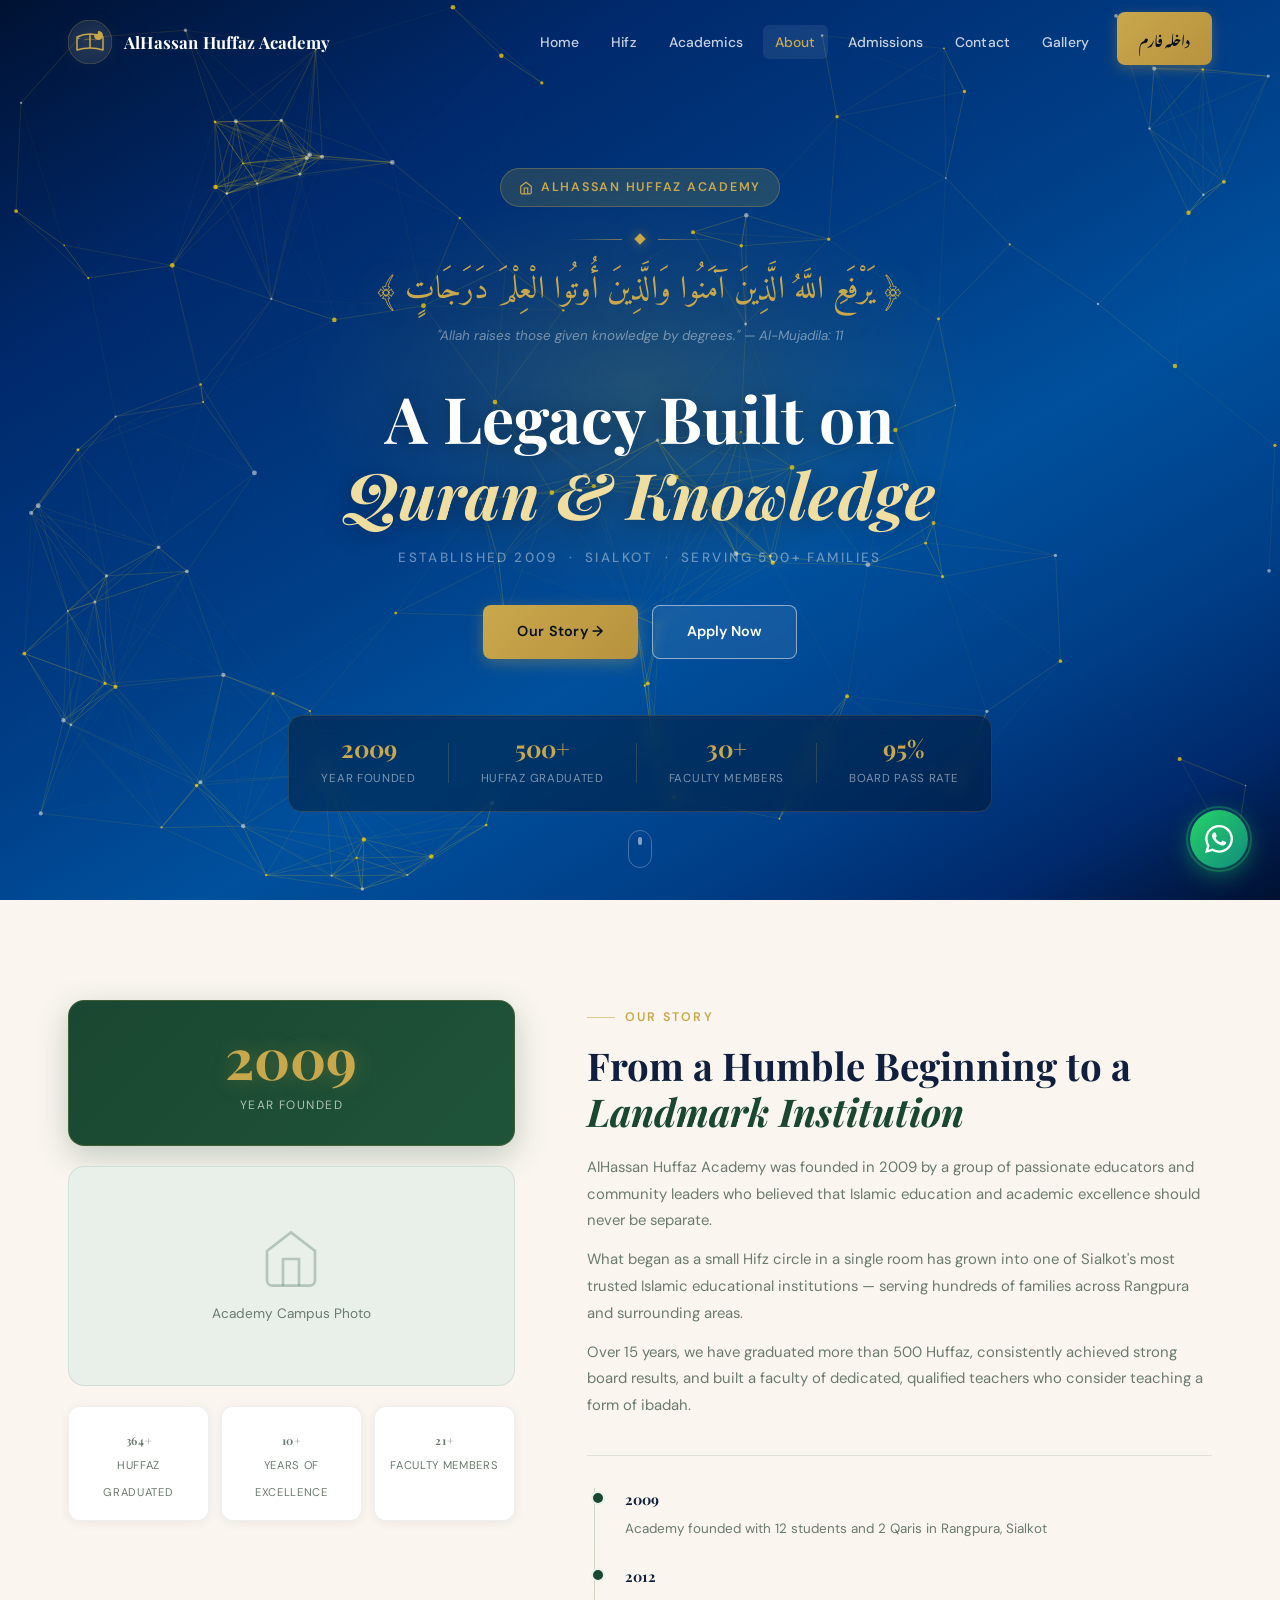
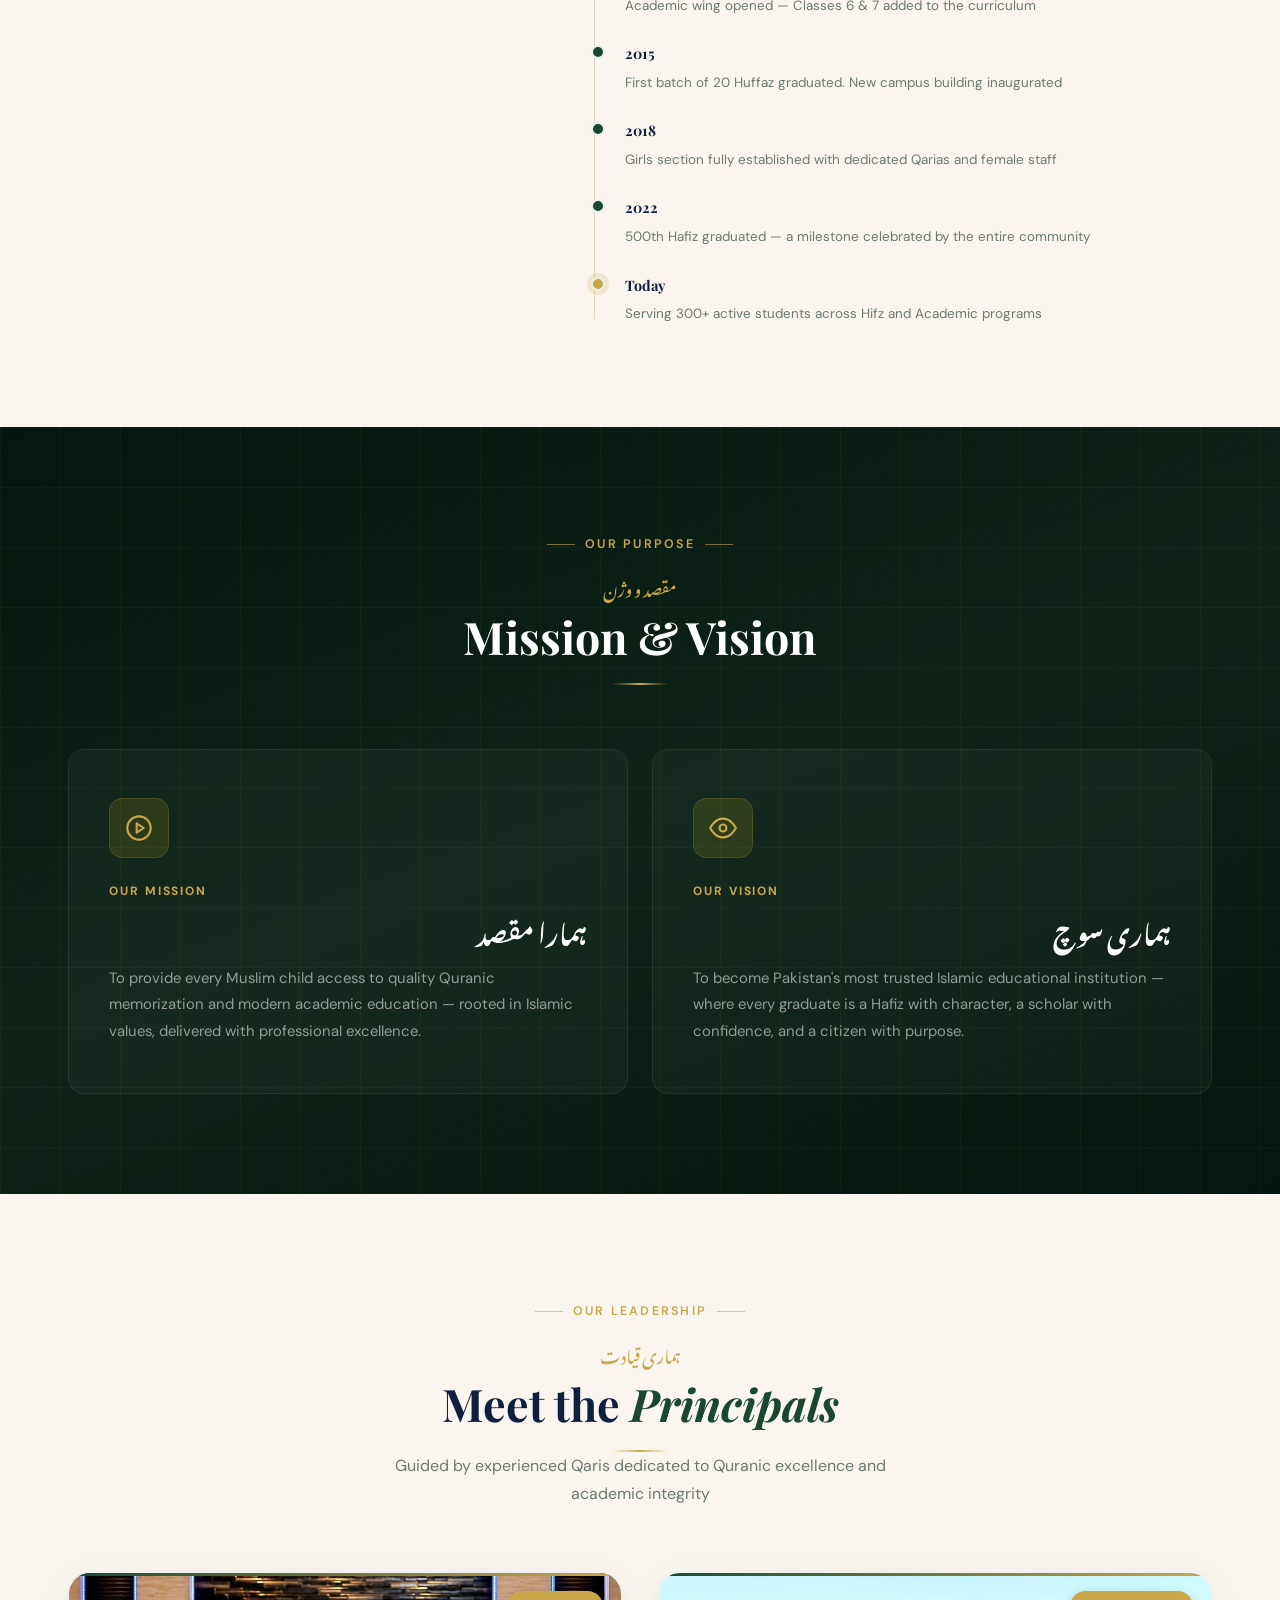
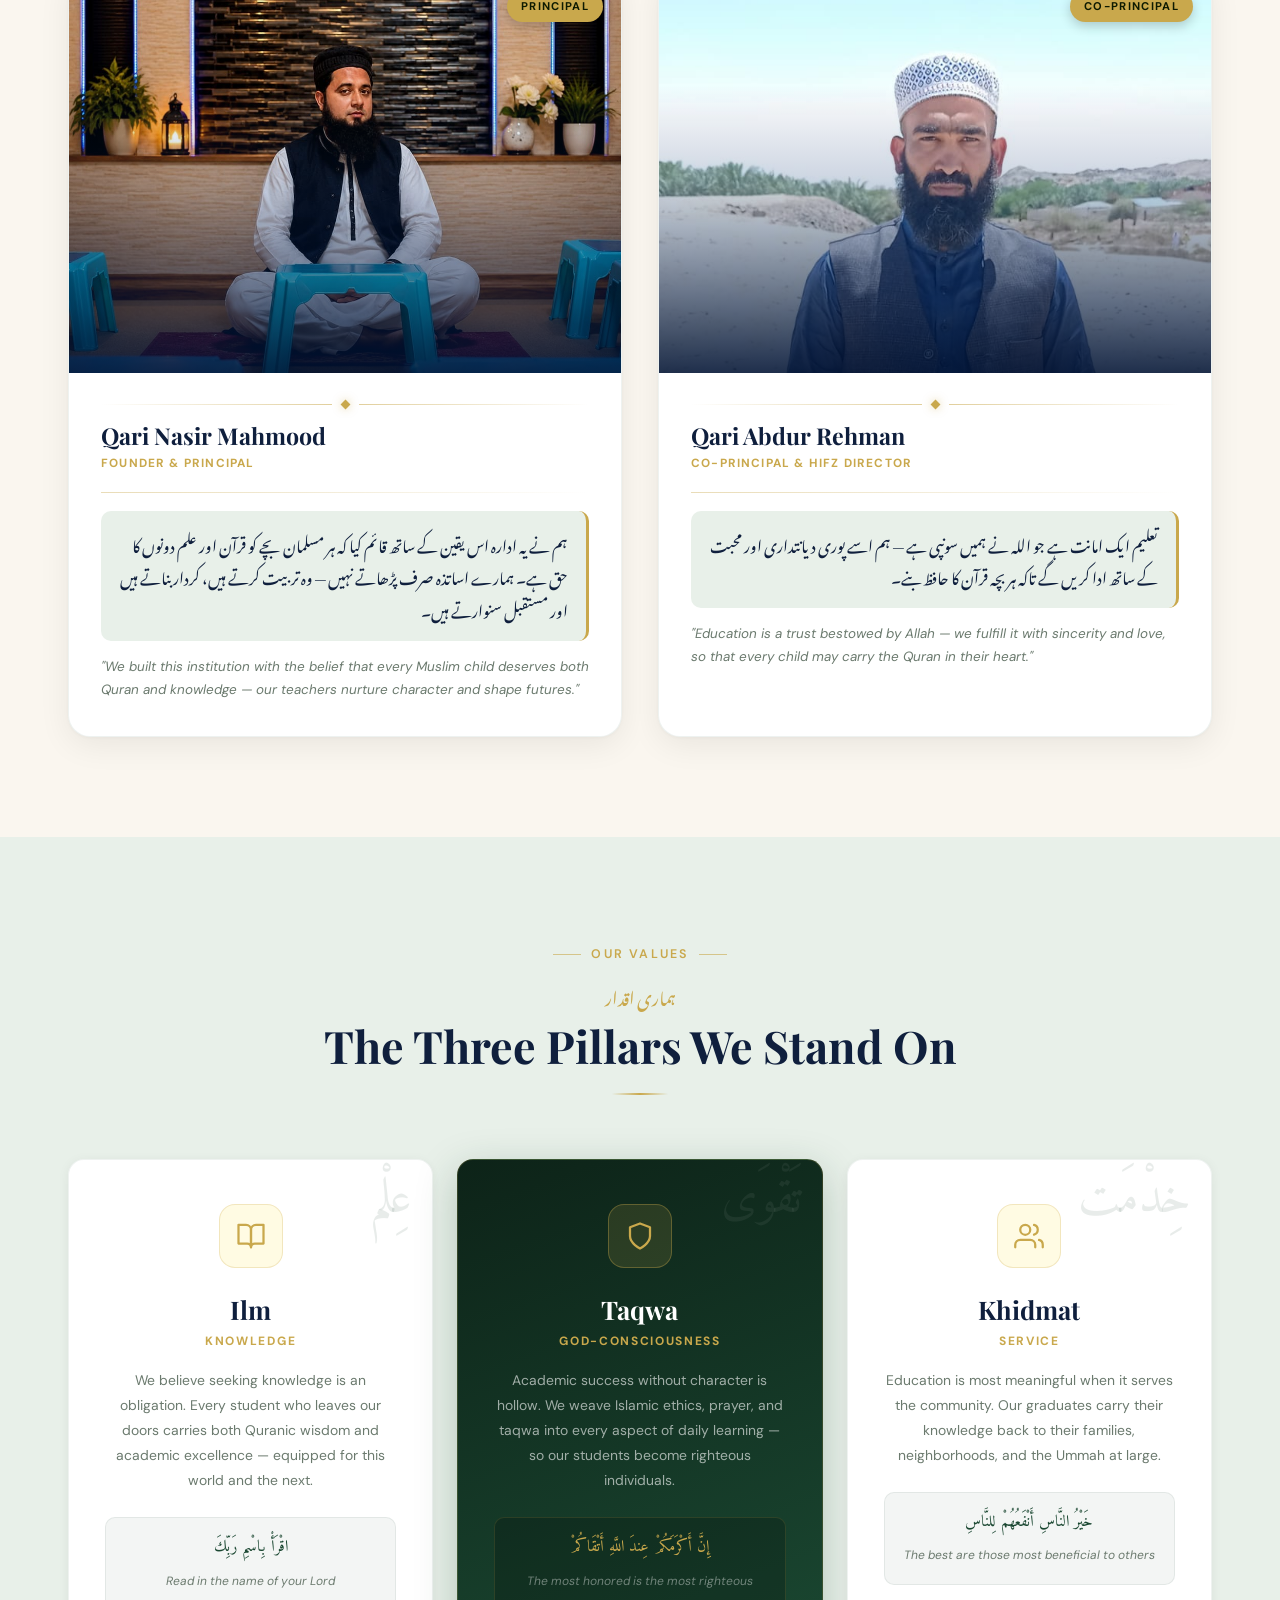
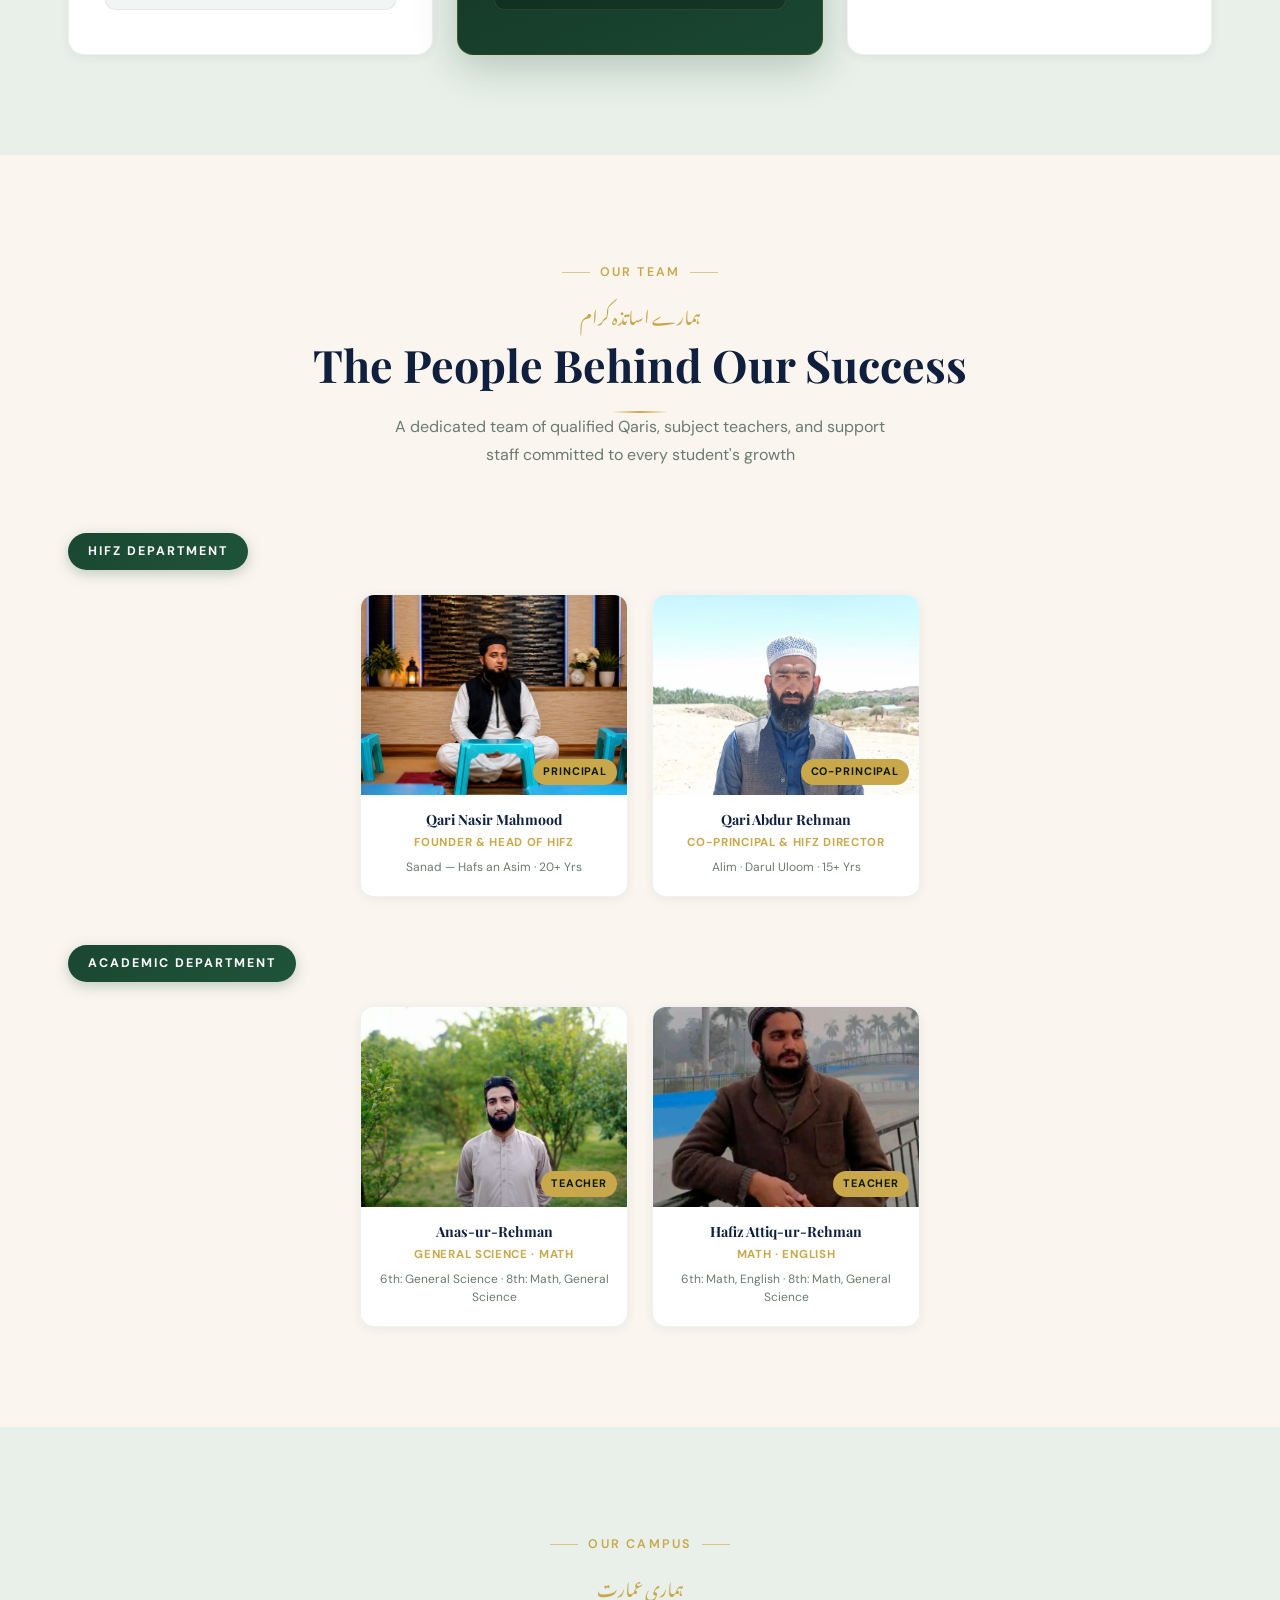
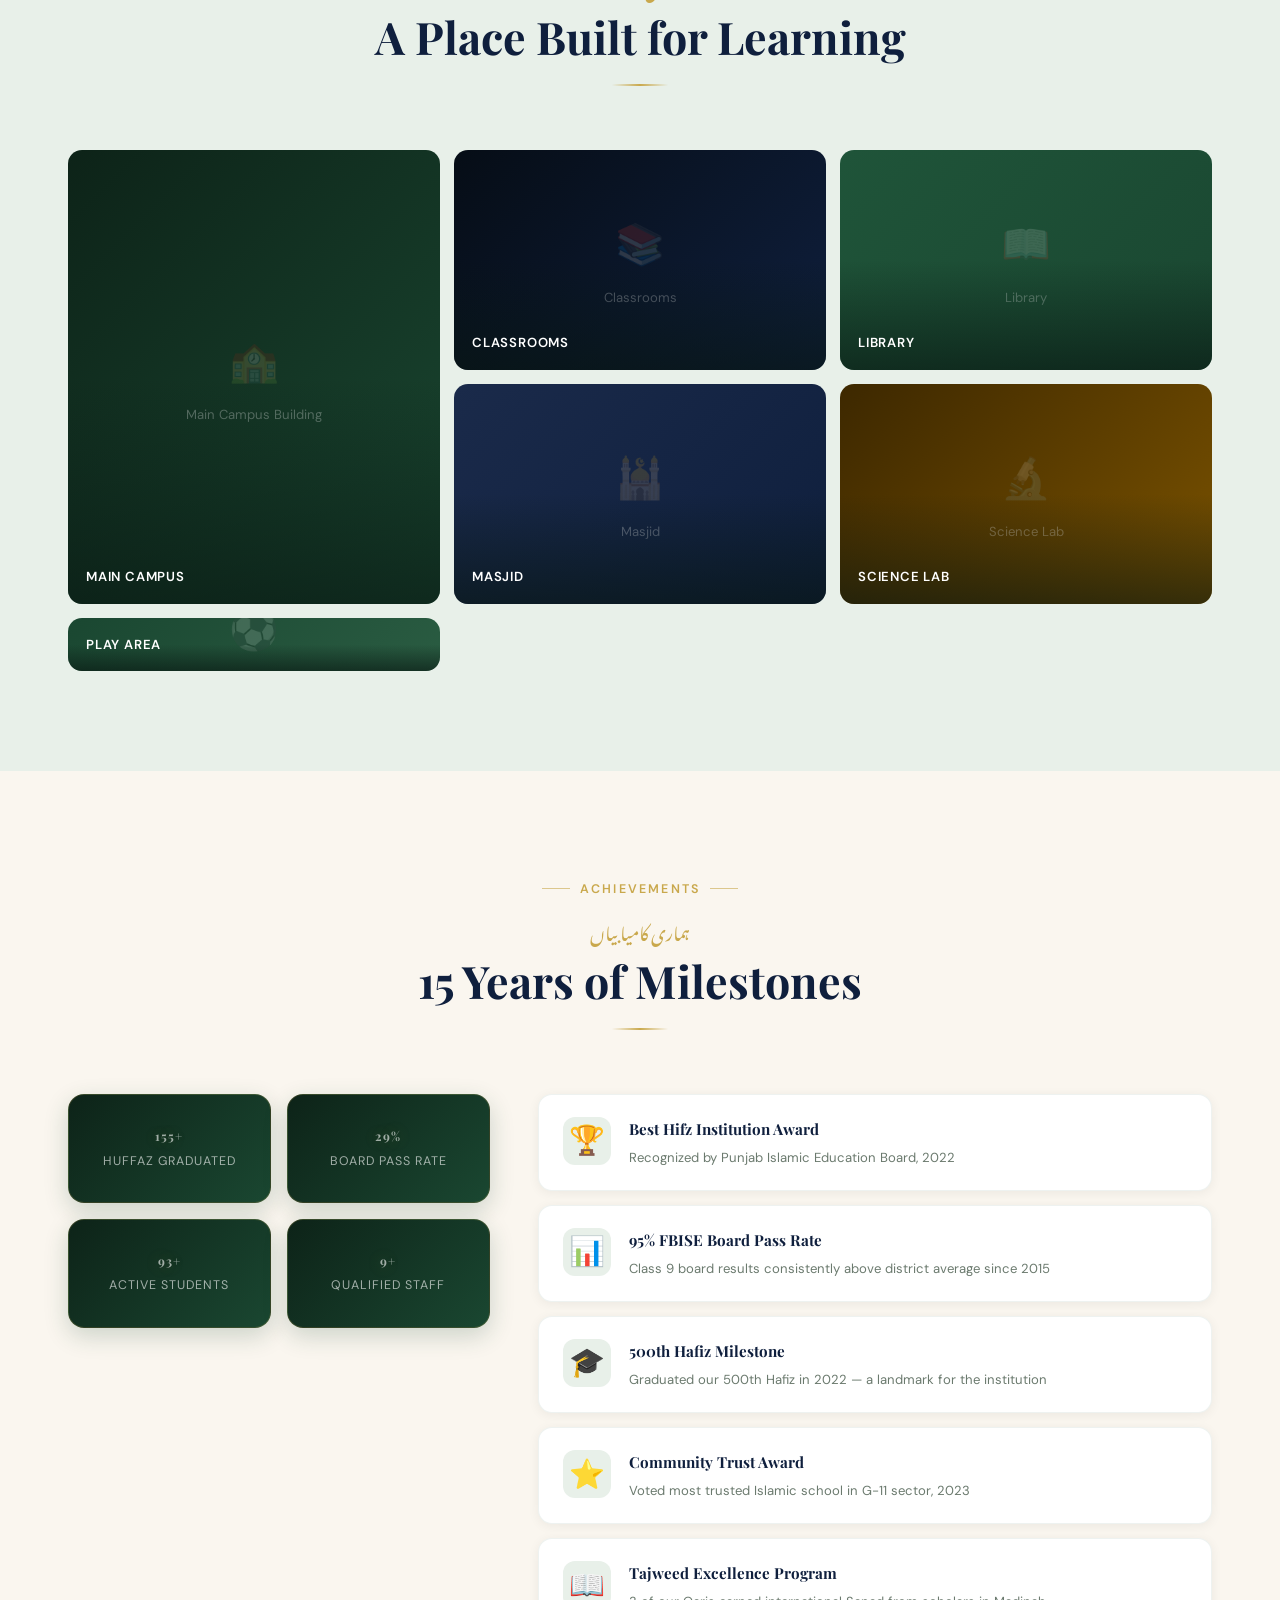
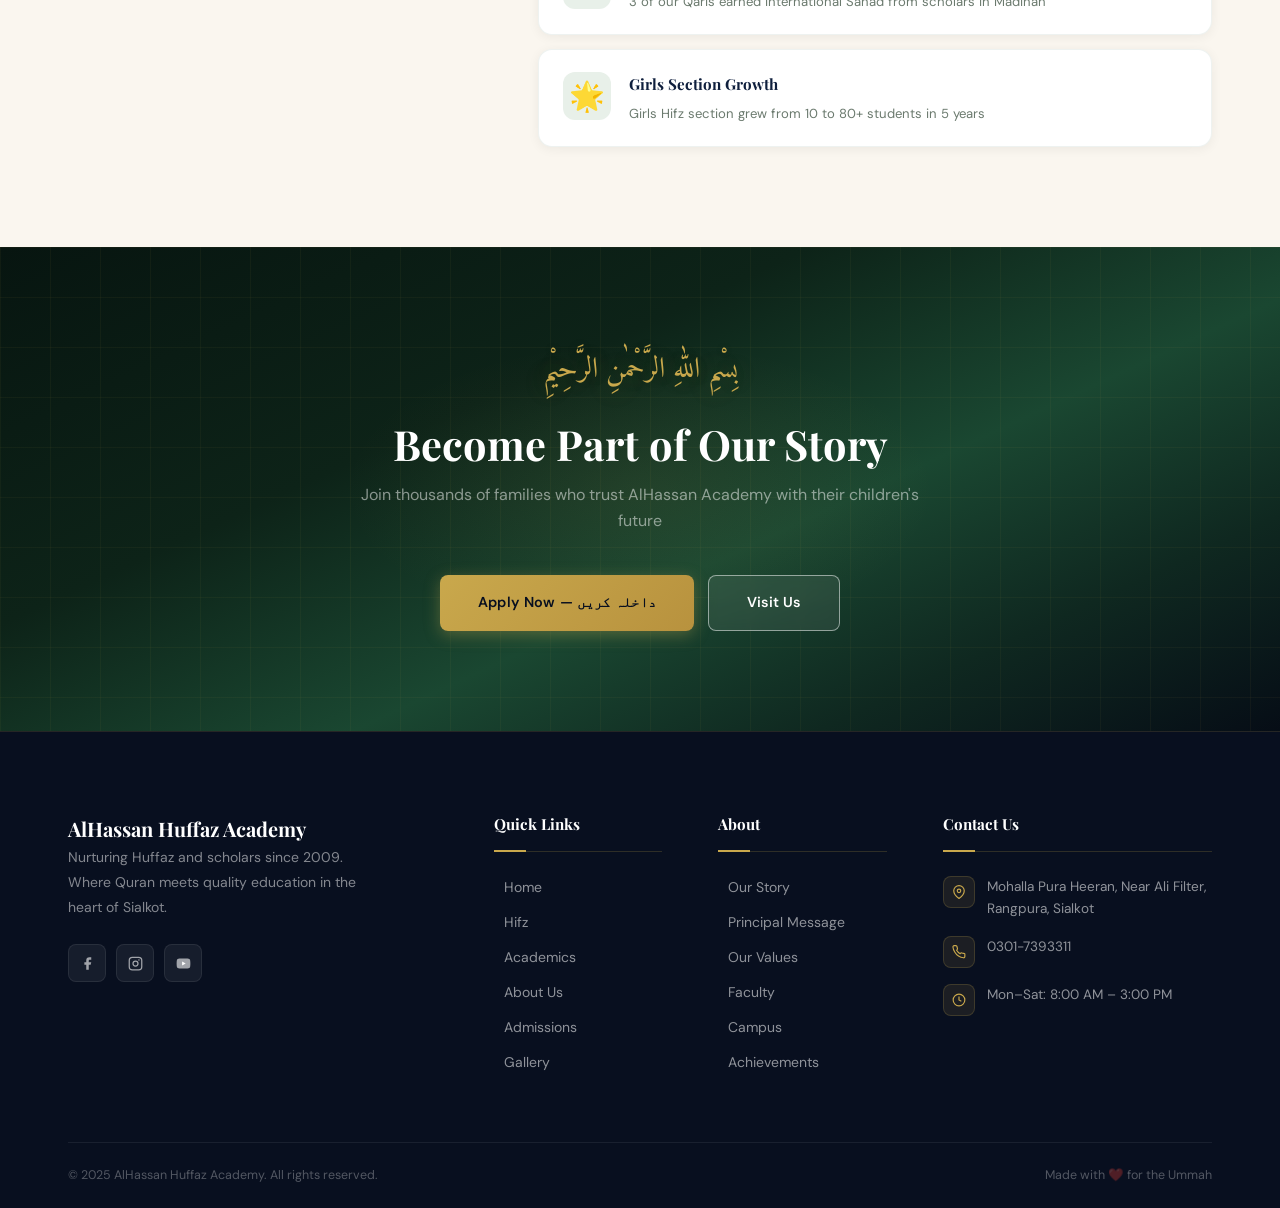
==== commit 108f2ccc: "add principal photos teachesrs photos change hero section background color" ====
--- a/about.html
+++ b/about.html
@@ -240,43 +240,58 @@
       </div>
     </section>
 
-    <!-- ===== PRINCIPAL MESSAGE ===== -->
+    <!-- ===== LEADERSHIP ===== -->
     <section class="section about-principal" id="principal">
       <div class="container">
         <div class="section-heading reveal">
-          <div class="eyebrow">Principal's Message</div>
-          <span class="urdu-sub" lang="ur">پرنسپل کا پیغام</span>
-          <h2>A Word from Our <em style="font-style:italic;color:var(--green)">Founder</em></h2>
+          <div class="eyebrow">Our Leadership</div>
+          <span class="urdu-sub" lang="ur">ہماری قیادت</span>
+          <h2>Meet the <em style="font-style:italic;color:var(--green)">Principals</em></h2>
           <div class="gold-rule"></div>
-        </div>
-        <div class="principal-grid">
-
-          <div class="principal-photo-col reveal">
-            <div class="principal-photo-wrap">
-              <div class="principal-photo-placeholder">
-                <svg width="56" height="56" viewBox="0 0 24 24" fill="none" stroke="rgba(201,168,76,0.4)" stroke-width="1"><path d="M20 21v-2a4 4 0 0 0-4-4H8a4 4 0 0 0-4 4v2"/><circle cx="12" cy="7" r="4"/></svg>
-                <span>Principal Photo</span>
-              </div>
-              <div class="principal-name-card">
-                <strong>Muhammad Hassan</strong>
-                <span>Founder &amp; Principal</span>
-                <span class="principal-qual">MA Education · 20 Years Experience</span>
-              </div>
-            </div>
-          </div>
-
-          <div class="principal-message reveal">
-            <div class="principal-quote-urdu">
-              <span class="pq-mark">"</span>
-              ہم نے یہ ادارہ اس یقین کے ساتھ قائم کیا کہ ہر مسلمان بچے کو قرآن اور علم دونوں کا حق ہے۔ ہمارے اساتذہ صرف پڑھاتے نہیں — وہ تربیت کرتے ہیں، کردار بناتے ہیں اور مستقبل سنوارتے ہیں۔
-            </div>
-            <p class="principal-quote-en">"We established this institution with the conviction that every Muslim child deserves both Quran and knowledge. Our teachers do not merely instruct — they nurture character, build confidence, and shape futures."</p>
-            <div class="principal-sign">
-              <div class="sign-line"></div>
-              <div>
-                <strong>Muhammad Hassan</strong>
-                <span>Founder &amp; Principal, AlHassan Huffaz Academy</span>
-              </div>
+          <p>Guided by experienced Qaris dedicated to Quranic excellence and academic integrity</p>
+        </div>
+
+        <div class="principals-grid">
+
+          <!-- Principal 1 -->
+          <div class="pc-card reveal">
+            <div class="pc-photo-wrap">
+              <img src="assets/images/principal1.jpg" alt="Qari Nasir Mahmood" class="pc-photo" />
+              <div class="pc-photo-overlay"></div>
+              <div class="pc-badge">Principal</div>
+            </div>
+            <div class="pc-info">
+              <div class="pc-ornament">
+                <span class="pc-orn-line"></span>
+                <span class="pc-orn-diamond"></span>
+                <span class="pc-orn-line r"></span>
+              </div>
+              <h3>Qari Nasir Mahmood</h3>
+              <span class="pc-title">Founder &amp; Principal</span>
+              <div class="pc-divider"></div>
+              <blockquote class="pc-quote" lang="ur">ہم نے یہ ادارہ اس یقین کے ساتھ قائم کیا کہ ہر مسلمان بچے کو قرآن اور علم دونوں کا حق ہے۔ ہمارے اساتذہ صرف پڑھاتے نہیں — وہ تربیت کرتے ہیں، کردار بناتے ہیں اور مستقبل سنوارتے ہیں۔</blockquote>
+              <p class="pc-quote-en">"We built this institution with the belief that every Muslim child deserves both Quran and knowledge — our teachers nurture character and shape futures."</p>
+            </div>
+          </div>
+
+          <!-- Principal 2 -->
+          <div class="pc-card reveal">
+            <div class="pc-photo-wrap">
+              <img src="assets/images/principal2.jpg" alt="Qari Abdur Rehman" class="pc-photo" style="object-position: center 20%;" />
+              <div class="pc-photo-overlay"></div>
+              <div class="pc-badge">Co-Principal</div>
+            </div>
+            <div class="pc-info">
+              <div class="pc-ornament">
+                <span class="pc-orn-line"></span>
+                <span class="pc-orn-diamond"></span>
+                <span class="pc-orn-line r"></span>
+              </div>
+              <h3>Qari Abdur Rehman</h3>
+              <span class="pc-title">Co-Principal &amp; Hifz Director</span>
+              <div class="pc-divider"></div>
+              <blockquote class="pc-quote" lang="ur">تعلیم ایک امانت ہے جو اللہ نے ہمیں سونپی ہے — ہم اسے پوری دیانتداری اور محبت کے ساتھ ادا کریں گے تاکہ ہر بچہ قرآن کا حافظ بنے۔</blockquote>
+              <p class="pc-quote-en">"Education is a trust bestowed by Allah — we fulfill it with sincerity and love, so that every child may carry the Quran in their heart."</p>
             </div>
           </div>
 
@@ -353,78 +368,56 @@
 
         <div class="faculty-dept">
           <div class="dept-label reveal">Hifz Department</div>
-          <div class="abt-faculty-grid">
-            <div class="abt-faculty-card reveal">
-              <div class="afc-avatar green"><span>QA</span></div>
-              <h4>Qari Abdullah</h4>
-              <span class="afc-role">Head of Hifz</span>
-              <p>Sanad — Hafs an Asim · 18 Yrs</p>
-            </div>
-            <div class="abt-faculty-card reveal">
-              <div class="afc-avatar green"><span>QI</span></div>
-              <h4>Qari Ibrahim</h4>
-              <span class="afc-role">Senior Qari</span>
-              <p>Alim · Darul Uloom · 12 Yrs</p>
-            </div>
-            <div class="abt-faculty-card reveal">
-              <div class="afc-avatar green"><span>QY</span></div>
-              <h4>Qari Yusuf</h4>
-              <span class="afc-role">Hifz Teacher</span>
-              <p>Hafiz · Tajweed Certified · 8 Yrs</p>
-            </div>
-            <div class="abt-faculty-card reveal">
-              <div class="afc-avatar navy-f"><span>UF</span></div>
-              <h4>Ustaza Fatima</h4>
-              <span class="afc-role">Girls Supervisor</span>
-              <p>Hafiza · Tajweed Certified · 10 Yrs</p>
-            </div>
-            <div class="abt-faculty-card reveal">
-              <div class="afc-avatar navy-f"><span>UZ</span></div>
-              <h4>Ustaza Zainab</h4>
-              <span class="afc-role">Girls Qaria</span>
-              <p>Hafiza · 7 Years Experience</p>
+          <div class="abt-faculty-grid abt-faculty-grid-2">
+            <div class="abt-faculty-card has-photo reveal">
+              <div class="afc-photo-wrap">
+                <img src="assets/images/principal1.jpg" alt="Qari Nasir Mahmood" />
+                <span class="afc-photo-badge">Principal</span>
+              </div>
+              <div class="afc-info">
+                <h4>Qari Nasir Mahmood</h4>
+                <span class="afc-role">Founder &amp; Head of Hifz</span>
+                <p>Sanad — Hafs an Asim · 20+ Yrs</p>
+              </div>
+            </div>
+            <div class="abt-faculty-card has-photo reveal">
+              <div class="afc-photo-wrap">
+                <img src="assets/images/principal2.jpg" alt="Qari Abdur Rehman" style="object-position: center 20%;" />
+                <span class="afc-photo-badge">Co-Principal</span>
+              </div>
+              <div class="afc-info">
+                <h4>Qari Abdur Rehman</h4>
+                <span class="afc-role">Co-Principal &amp; Hifz Director</span>
+                <p>Alim · Darul Uloom · 15+ Yrs</p>
+              </div>
             </div>
           </div>
         </div>
 
         <div class="faculty-dept">
           <div class="dept-label reveal">Academic Department</div>
-          <div class="abt-faculty-grid">
-            <div class="abt-faculty-card reveal">
-              <div class="afc-avatar gold-a"><span>MR</span></div>
-              <h4>Mr. Muhammad Raza</h4>
-              <span class="afc-role">Mathematics</span>
-              <p>BSc Maths · QAU · 12 Yrs</p>
-            </div>
-            <div class="abt-faculty-card reveal">
-              <div class="afc-avatar gold-a"><span>AH</span></div>
-              <h4>Mr. Asif Hussain</h4>
-              <span class="afc-role">Physics &amp; Chemistry</span>
-              <p>MSc Physics · COMSATS · 9 Yrs</p>
-            </div>
-            <div class="abt-faculty-card reveal">
-              <div class="afc-avatar gold-a"><span>SN</span></div>
-              <h4>Ms. Sadia Noor</h4>
-              <span class="afc-role">English</span>
-              <p>MA English · AIOU · 8 Yrs</p>
-            </div>
-            <div class="abt-faculty-card reveal">
-              <div class="afc-avatar gold-a"><span>NB</span></div>
-              <h4>Ms. Nadia Baig</h4>
-              <span class="afc-role">Biology</span>
-              <p>BSc Biology · PMAS · 6 Yrs</p>
-            </div>
-            <div class="abt-faculty-card reveal">
-              <div class="afc-avatar gold-a"><span>TK</span></div>
-              <h4>Mr. Tariq Khan</h4>
-              <span class="afc-role">Urdu &amp; Social Studies</span>
-              <p>MA Urdu · Punjab Univ · 10 Yrs</p>
-            </div>
-            <div class="abt-faculty-card reveal">
-              <div class="afc-avatar gold-a"><span>QI</span></div>
-              <h4>Qari Ibrahim</h4>
-              <span class="afc-role">Islamiat</span>
-              <p>Dars-e-Nizami · Wifaq · 15 Yrs</p>
+          <div class="abt-faculty-grid abt-faculty-grid-2">
+            <div class="abt-faculty-card has-photo reveal">
+              <div class="afc-photo-wrap">
+                <img src="assets/images/teacher1.jpg" alt="Anas-ur-Rehman" />
+                <span class="afc-photo-badge">Teacher</span>
+              </div>
+              <div class="afc-info">
+                <h4>Anas-ur-Rehman</h4>
+                <span class="afc-role">General Science · Math</span>
+                <p>6th: General Science · 8th: Math, General Science</p>
+              </div>
+            </div>
+            <div class="abt-faculty-card has-photo reveal">
+              <div class="afc-photo-wrap">
+                <img src="assets/images/teacher2.jpg" alt="Hafiz Attiq-ur-Rehman" />
+                <span class="afc-photo-badge">Teacher</span>
+              </div>
+              <div class="afc-info">
+                <h4>Hafiz Attiq-ur-Rehman</h4>
+                <span class="afc-role">Math · English</span>
+                <p>6th: Math, English · 8th: Math, General Science</p>
+              </div>
             </div>
           </div>
         </div>
--- a/css/about.css
+++ b/css/about.css
@@ -1,4 +1,4 @@
-/* =============================================
+﻿/* =============================================
    ABOUT PAGE — PREMIUM STYLES
    ============================================= */
 
@@ -13,8 +13,14 @@
   flex-direction: column;
   justify-content: center;
   overflow: hidden;
-  background: linear-gradient(155deg,
-    #071510 0%, #0d2318 28%, #1A4731 55%, #122f21 76%, #060d16 100%
+  background: linear-gradient(150deg,
+    #001233 0%,
+    #00296b 22%,
+    #003f88 48%,
+    #00509d 62%,
+    #003f88 78%,
+    #00296b 90%,
+    #001030 100%
   );
 }
 
@@ -32,8 +38,8 @@
   transform: translateX(-50%);
   width: 700px; height: 420px;
   background: radial-gradient(ellipse,
-    rgba(201,168,76,0.12) 0%,
-    rgba(201,168,76,0.04) 45%,
+    rgba(255,213,0,0.13) 0%,
+    rgba(255,213,0,0.04) 45%,
     transparent 70%
   );
   pointer-events: none;
@@ -55,7 +61,7 @@
   display: inline-flex;
   align-items: center;
   gap: 8px;
-  background: rgba(201,168,76,0.12);
+  background: rgba(255,213,0,0.13);
   border: 1px solid rgba(201,168,76,0.3);
   color: var(--gold);
   font-size: 0.78rem;
@@ -435,8 +441,8 @@
   content: '';
   position: absolute; inset: 0;
   background-image:
-    linear-gradient(rgba(201,168,76,0.04) 1px, transparent 1px),
-    linear-gradient(90deg, rgba(201,168,76,0.04) 1px, transparent 1px);
+    linear-gradient(rgba(255,213,0,0.04) 1px, transparent 1px),
+    linear-gradient(90deg, rgba(255,213,0,0.04) 1px, transparent 1px);
   background-size: 60px 60px;
   animation: grid-shift 20s linear infinite;
 }
@@ -482,7 +488,7 @@
 .mv-icon {
   width: 60px; height: 60px;
   border-radius: 14px;
-  background: rgba(201,168,76,0.1);
+  background: rgba(255,213,0,0.11);
   border: 1px solid rgba(201,168,76,0.2);
   display: flex;
   align-items: center;
@@ -515,149 +521,161 @@
 }
 
 /* ============================================
-   PRINCIPAL MESSAGE
+   LEADERSHIP — TWO PRINCIPALS
    ============================================= */
 
 .about-principal { background: var(--cream); }
 
-.principal-grid {
+.principals-grid {
   display: grid;
-  grid-template-columns: 320px 1fr;
-  gap: 72px;
-  align-items: center;
-}
-
-.principal-photo-wrap {
-  display: flex;
-  flex-direction: column;
-}
-
-.principal-photo-placeholder {
-  background: linear-gradient(135deg, var(--green-deep), var(--green));
-  border-radius: 20px 20px 0 0;
-  height: 300px;
-  display: flex;
-  flex-direction: column;
-  align-items: center;
-  justify-content: center;
-  gap: 12px;
-  color: rgba(255,255,255,0.35);
-  font-size: 0.85rem;
-}
-
-.principal-name-card {
-  background: var(--navy);
-  border-radius: 0 0 20px 20px;
-  padding: 20px 24px;
-  border-top: 3px solid var(--gold);
-}
-
-.principal-name-card strong {
-  display: block;
-  font-family: var(--font-display);
-  font-size: 1.05rem;
-  color: var(--white);
-  margin-bottom: 3px;
-}
-
-.principal-name-card span {
-  display: block;
-  font-size: 0.8rem;
-  color: var(--gold);
-  font-weight: 600;
-  text-transform: uppercase;
-  letter-spacing: 0.06em;
-}
-
-.principal-qual {
-  font-size: 0.75rem !important;
-  color: rgba(255,255,255,0.45) !important;
-  font-weight: 400 !important;
-  text-transform: none !important;
-  letter-spacing: 0 !important;
-  margin-top: 4px;
-}
-
-.principal-message .eyebrow {
-  display: inline-flex;
+  grid-template-columns: 1fr 1fr;
+  gap: 36px;
+  margin-top: 56px;
+}
+
+.pc-card {
+  background: var(--white);
+  border-radius: 22px;
+  overflow: hidden;
+  box-shadow: 0 8px 32px rgba(0,0,0,0.07), 0 1px 4px rgba(0,0,0,0.04);
+  border: 1px solid rgba(26,71,49,0.07);
+  transition: transform 0.35s ease, box-shadow 0.35s ease;
+  position: relative;
+}
+
+.pc-card:hover {
+  transform: translateY(-7px);
+  box-shadow: 0 24px 56px rgba(0,0,0,0.12), 0 4px 12px rgba(0,0,0,0.06);
+}
+
+.pc-card::before {
+  content: '';
+  position: absolute;
+  top: 0; left: 0; right: 0;
+  height: 3px;
+  background: linear-gradient(90deg, var(--green), var(--gold));
+  z-index: 2;
+}
+
+.pc-photo-wrap {
+  position: relative;
+  height: 400px;
+  overflow: hidden;
+}
+
+.pc-photo {
+  width: 100%;
+  height: 100%;
+  object-fit: cover;
+  object-position: center center;
+  display: block;
+  transition: transform 0.6s ease;
+}
+
+.pc-card:hover .pc-photo { transform: scale(1.04); }
+
+.pc-photo-overlay {
+  position: absolute;
+  inset: 0;
+  background: linear-gradient(
+    to top,
+    rgba(0,18,51,0.88) 0%,
+    rgba(0,41,107,0.22) 45%,
+    transparent 72%
+  );
+}
+
+.pc-badge {
+  position: absolute;
+  top: 18px; right: 18px;
+  background: var(--gold);
+  color: #0d1a00;
+  font-size: 0.7rem;
+  font-weight: 700;
+  letter-spacing: 0.12em;
+  text-transform: uppercase;
+  padding: 6px 14px;
+  border-radius: 100px;
+  z-index: 2;
+  box-shadow: 0 4px 12px rgba(0,0,0,0.2);
+}
+
+.pc-info {
+  padding: 28px 32px 34px;
+}
+
+.pc-ornament {
+  display: flex;
   align-items: center;
   gap: 10px;
-  font-size: 0.78rem;
-  font-weight: 600;
-  letter-spacing: 0.18em;
-  text-transform: uppercase;
+  margin-bottom: 14px;
+}
+
+.pc-orn-line {
+  flex: 1;
+  height: 1px;
+  background: linear-gradient(90deg, transparent, rgba(201,168,76,0.55));
+  display: block;
+}
+
+.pc-orn-line.r {
+  background: linear-gradient(90deg, rgba(201,168,76,0.55), transparent);
+}
+
+.pc-orn-diamond {
+  width: 7px; height: 7px;
+  background: var(--gold);
+  transform: rotate(45deg);
+  display: block;
+  flex-shrink: 0;
+  box-shadow: 0 0 8px rgba(201,168,76,0.5);
+}
+
+.pc-card h3 {
+  font-family: var(--font-display);
+  font-size: 1.45rem;
+  color: var(--navy);
+  line-height: 1.2;
+  margin-bottom: 4px;
+}
+
+.pc-title {
+  display: block;
+  font-size: 0.74rem;
+  font-weight: 700;
   color: var(--gold);
-  margin-bottom: 14px;
-}
-
-.principal-message .eyebrow::before {
-  content: '';
-  display: block;
-  width: 28px; height: 1px;
-  background: var(--gold); opacity: 0.6;
-}
-
-.principal-message h2 {
-  font-family: var(--font-display);
-  font-size: clamp(1.8rem, 3vw, 2.4rem);
+  letter-spacing: 0.1em;
+  text-transform: uppercase;
+  margin-bottom: 18px;
+}
+
+.pc-divider {
+  width: 100%;
+  height: 1px;
+  background: linear-gradient(90deg, rgba(201,168,76,0.4), transparent);
+  margin-bottom: 18px;
+}
+
+.pc-quote {
+  font-family: var(--font-urdu);
+  font-size: 0.97rem;
+  direction: rtl;
+  text-align: right;
   color: var(--navy);
-  margin-bottom: 28px;
-}
-
-.principal-message h2 em { font-style: italic; color: var(--green); }
-
-.principal-quote-urdu {
-  font-family: var(--font-urdu);
-  font-size: 1.1rem;
-  direction: rtl;
-  color: var(--navy);
-  line-height: 2.2;
-  padding: 24px 28px;
+  line-height: 2.1;
+  padding: 16px 18px;
   background: var(--sage);
-  border-radius: 12px;
-  border-right: 4px solid var(--gold);
-  margin-bottom: 20px;
-  position: relative;
-}
-
-.pq-mark {
-  position: absolute;
-  top: -14px; right: 20px;
-  font-family: var(--font-display);
-  font-size: 5rem;
-  color: rgba(201,168,76,0.2);
-  line-height: 1;
-}
-
-.principal-quote-en {
-  font-size: 0.93rem;
+  border-radius: 10px;
+  border-right: 3px solid var(--gold);
+  margin: 0 0 14px;
+}
+
+.pc-quote-en {
+  font-size: 0.84rem;
   color: var(--text-muted);
   font-style: italic;
-  line-height: 1.8;
-  margin-bottom: 28px;
-}
-
-.principal-sign {
-  display: flex;
-  align-items: center;
-  gap: 20px;
-}
-
-.sign-line {
-  width: 40px; height: 2px;
-  background: var(--gold);
-}
-
-.principal-sign strong {
-  display: block;
-  font-family: var(--font-display);
-  font-size: 0.95rem;
-  color: var(--navy);
-}
-
-.principal-sign span {
-  font-size: 0.8rem;
-  color: var(--text-muted);
+  line-height: 1.75;
+  margin: 0;
 }
 
 /* ============================================
@@ -711,7 +729,7 @@
 .value-icon {
   width: 64px; height: 64px;
   border-radius: 16px;
-  background: rgba(201,168,76,0.1);
+  background: rgba(255,213,0,0.11);
   border: 1px solid rgba(201,168,76,0.25);
   display: flex;
   align-items: center;
@@ -818,6 +836,13 @@
   display: grid;
   grid-template-columns: repeat(5, 1fr);
   gap: 16px;
+}
+
+.abt-faculty-grid-2 {
+  grid-template-columns: repeat(2, 1fr);
+  max-width: 560px;
+  margin: 0 auto;
+  gap: 24px;
 }
 
 .abt-faculty-card {
@@ -836,6 +861,46 @@
   border-color: rgba(201,168,76,0.2);
 }
 
+.abt-faculty-card.has-photo {
+  padding: 0;
+  overflow: hidden;
+}
+
+.afc-photo-wrap {
+  position: relative;
+  height: 200px;
+  overflow: hidden;
+}
+
+.afc-photo-wrap img {
+  width: 100%;
+  height: 100%;
+  object-fit: cover;
+  object-position: center center;
+  display: block;
+  transition: transform 0.5s ease;
+}
+
+.abt-faculty-card:hover .afc-photo-wrap img { transform: scale(1.05); }
+
+.afc-photo-badge {
+  position: absolute;
+  bottom: 10px; right: 10px;
+  background: var(--gold);
+  color: #0d1a00;
+  font-size: 0.68rem;
+  font-weight: 700;
+  letter-spacing: 0.08em;
+  text-transform: uppercase;
+  padding: 4px 10px;
+  border-radius: 100px;
+}
+
+.afc-info {
+  padding: 16px 18px 20px;
+  text-align: center;
+}
+
 .afc-avatar {
   width: 56px; height: 56px;
   border-radius: 50%;
@@ -1123,8 +1188,7 @@
   .story-year-block  { flex: 0 0 160px; }
   .story-img-placeholder { flex: 1; min-width: 200px; }
   .story-stats-col   { flex: 0 0 100%; }
-  .principal-grid    { grid-template-columns: 1fr; }
-  .principal-photo-wrap { max-width: 320px; }
+  .principals-grid   { grid-template-columns: 1fr; }
   .values-grid       { grid-template-columns: 1fr; }
   .value-card.featured { order: -1; }
   .abt-faculty-grid  { grid-template-columns: repeat(3, 1fr); }
@@ -1145,6 +1209,8 @@
   .story-stats-col    { grid-template-columns: repeat(3, 1fr); }
   .about-hero-stats   { display: grid; grid-template-columns: 1fr 1fr; }
   .about-hero-btns    { flex-direction: column; align-items: center; }
+  .pc-photo-wrap      { height: 300px; }
+  .pc-info            { padding: 22px 24px 28px; }
 }
 
 @media (max-width: 480px) {
@@ -1152,3 +1218,4 @@
   .campus-grid      { grid-template-columns: 1fr; }
   .about-hero-stats { grid-template-columns: 1fr 1fr; }
 }
+
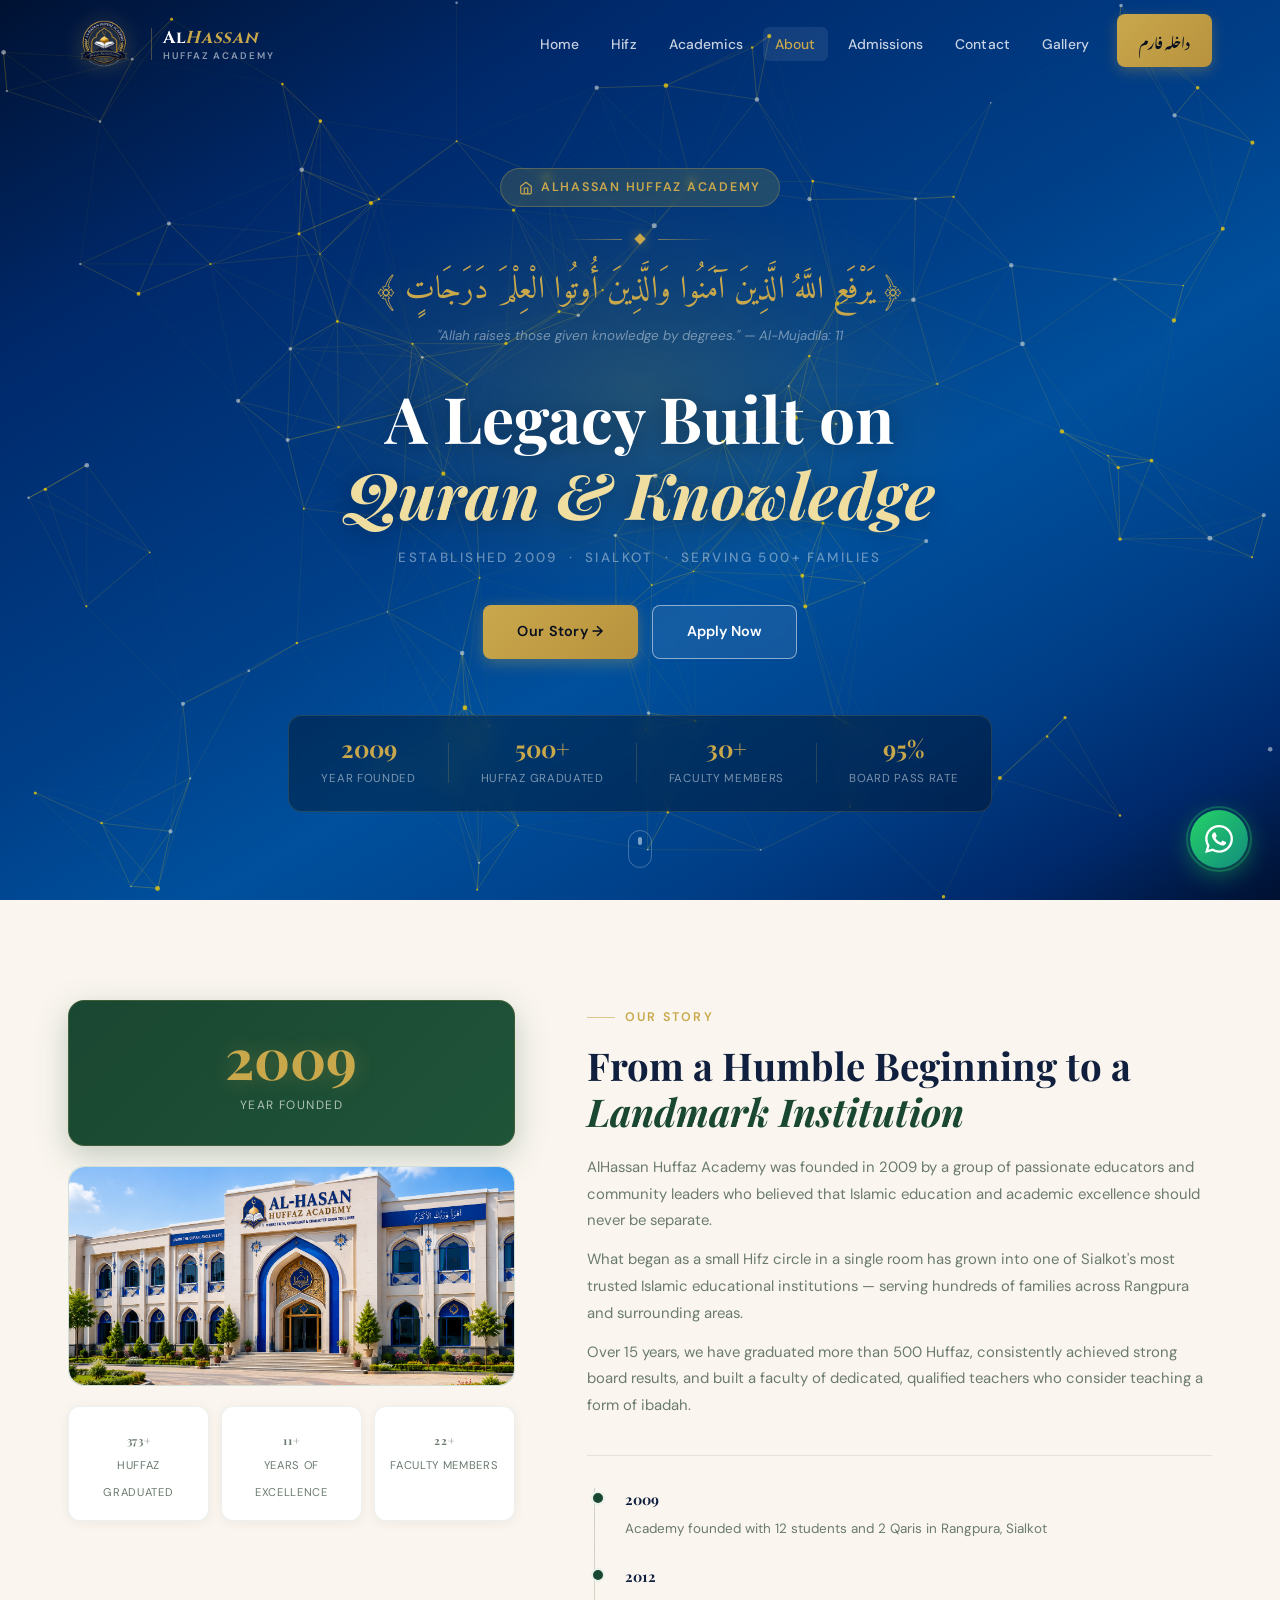
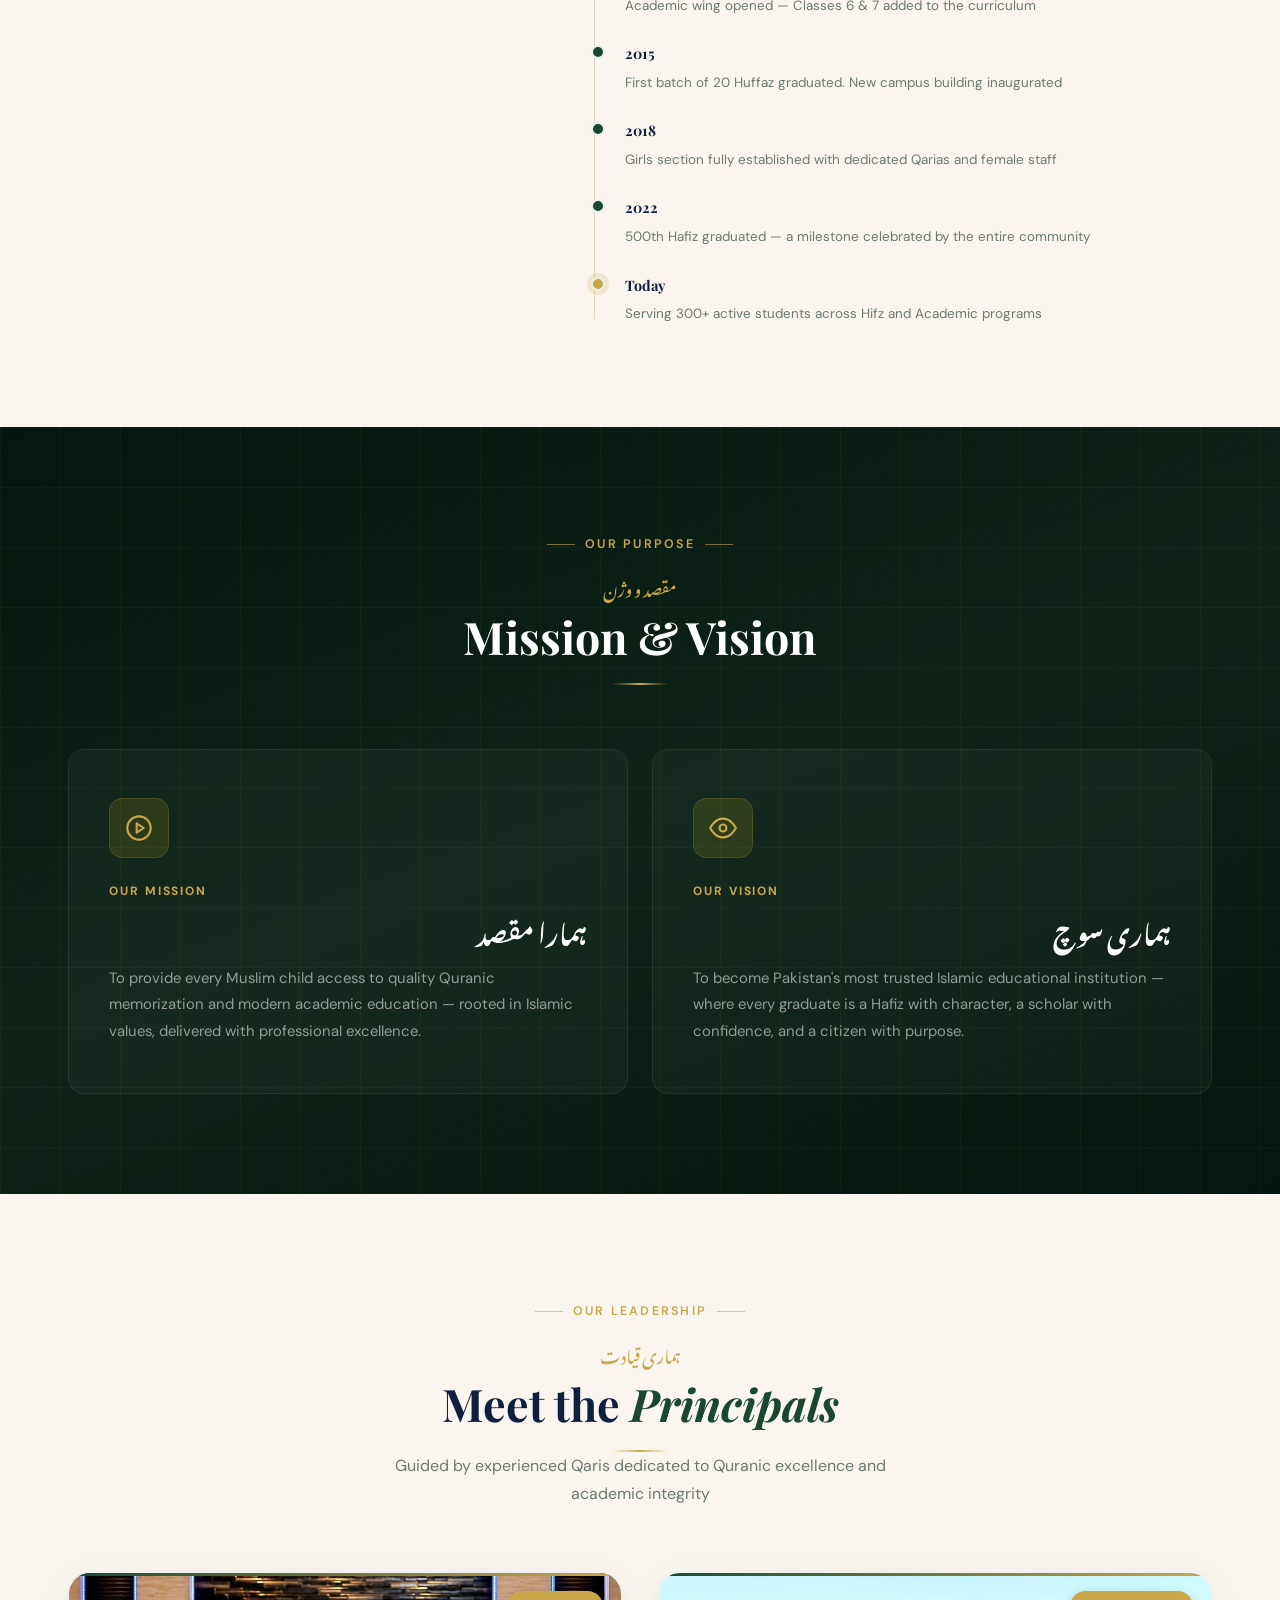
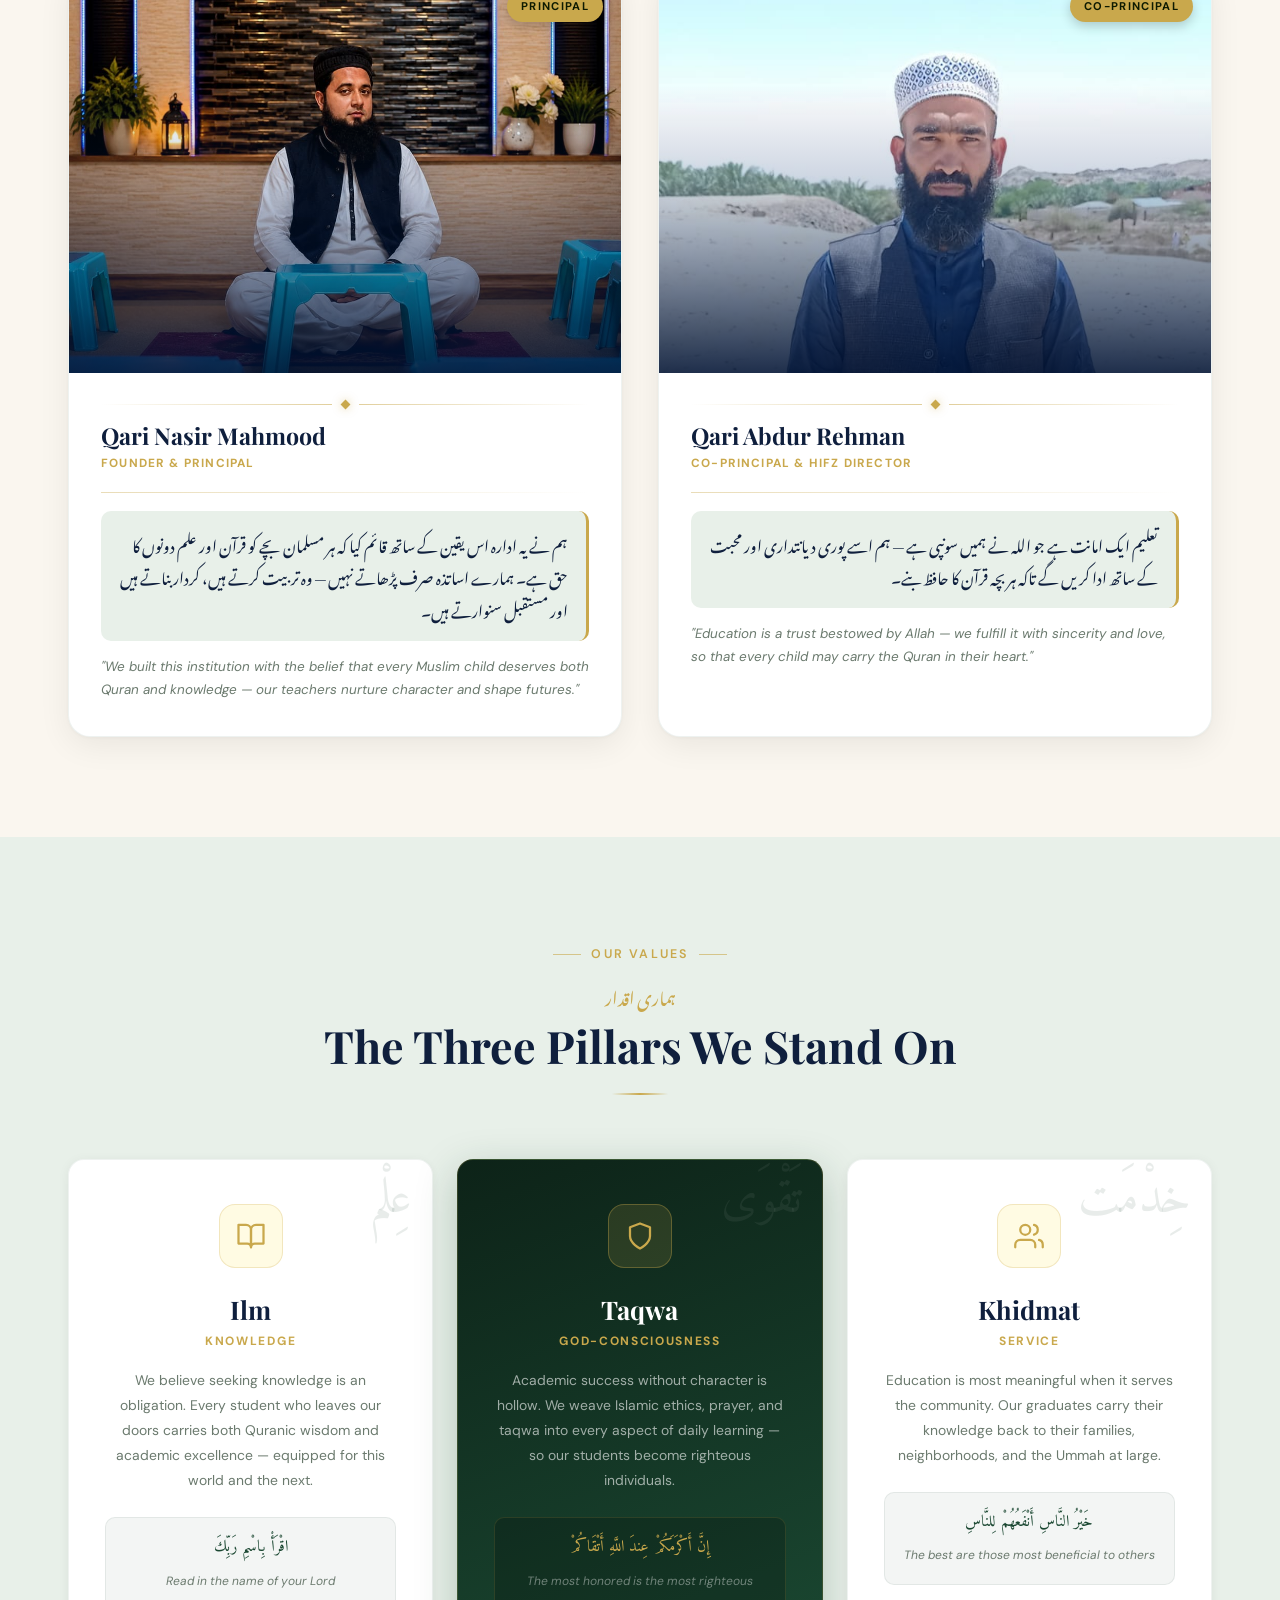
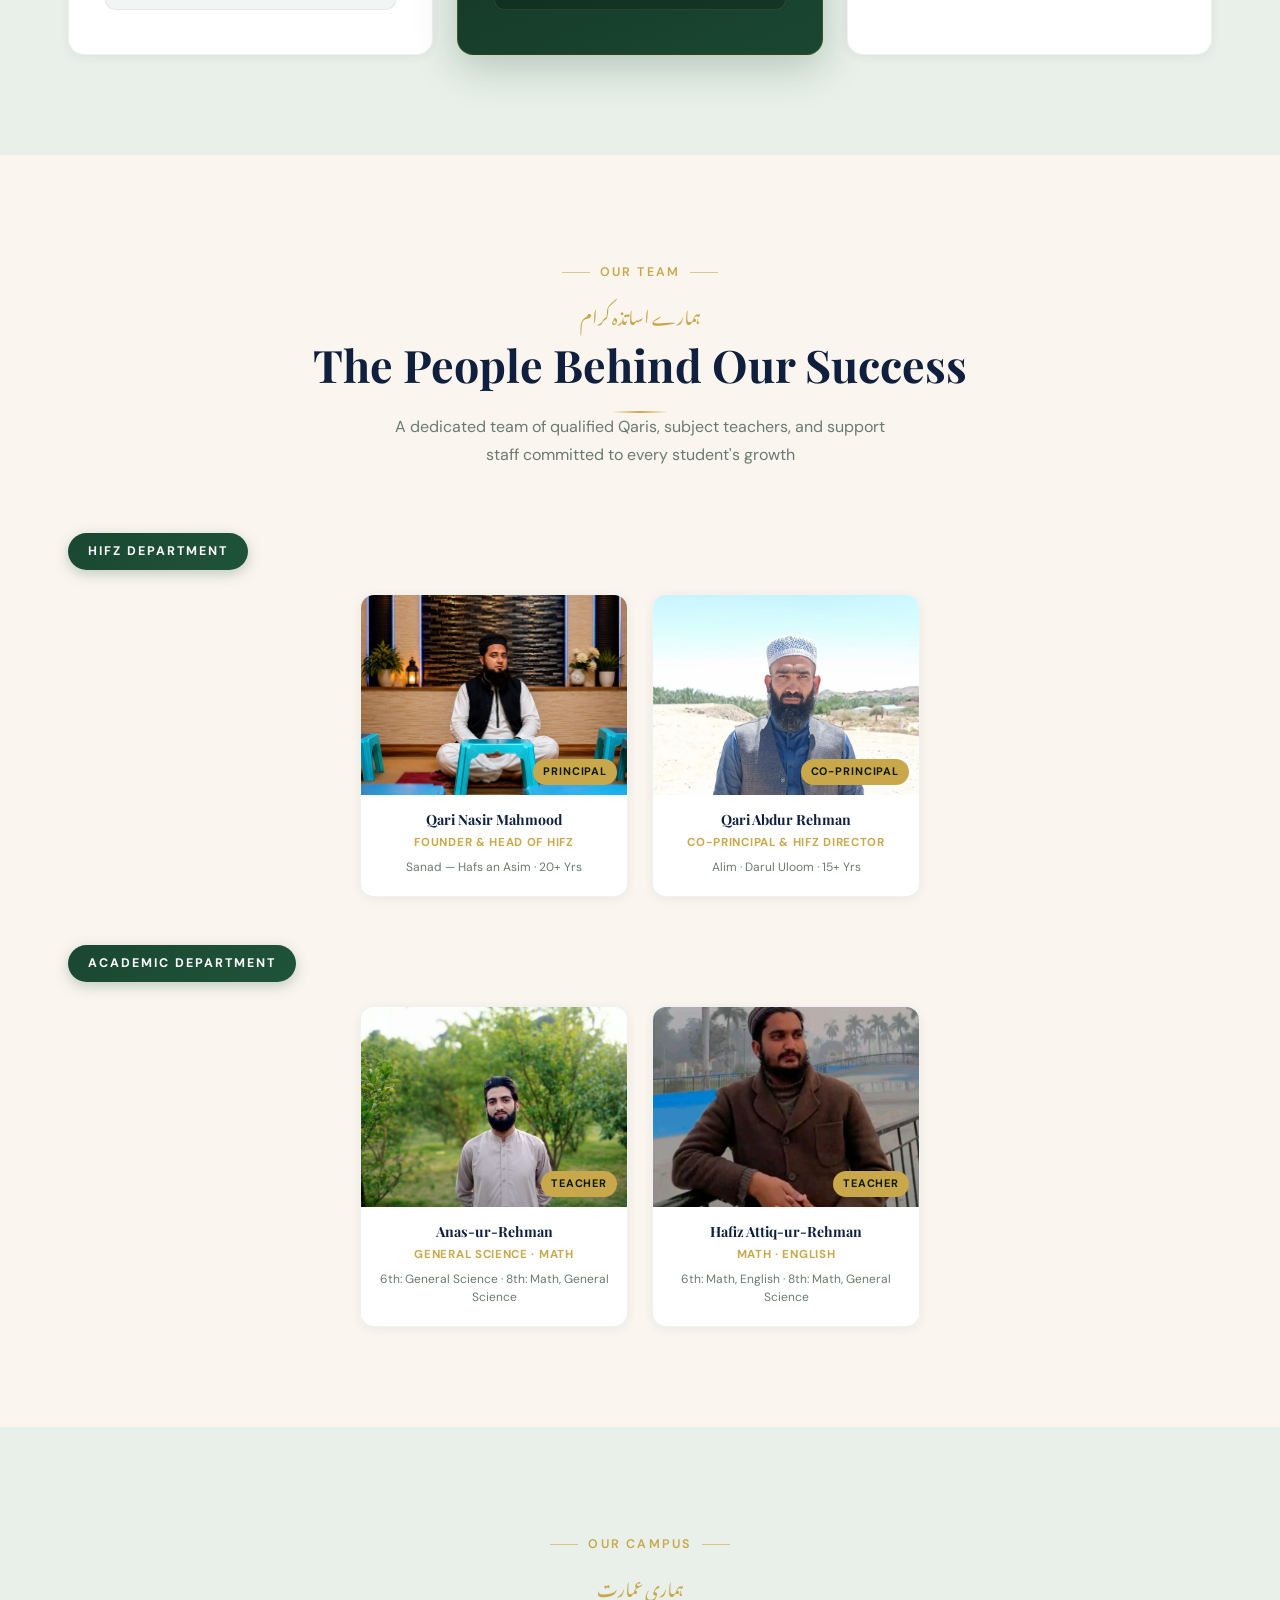
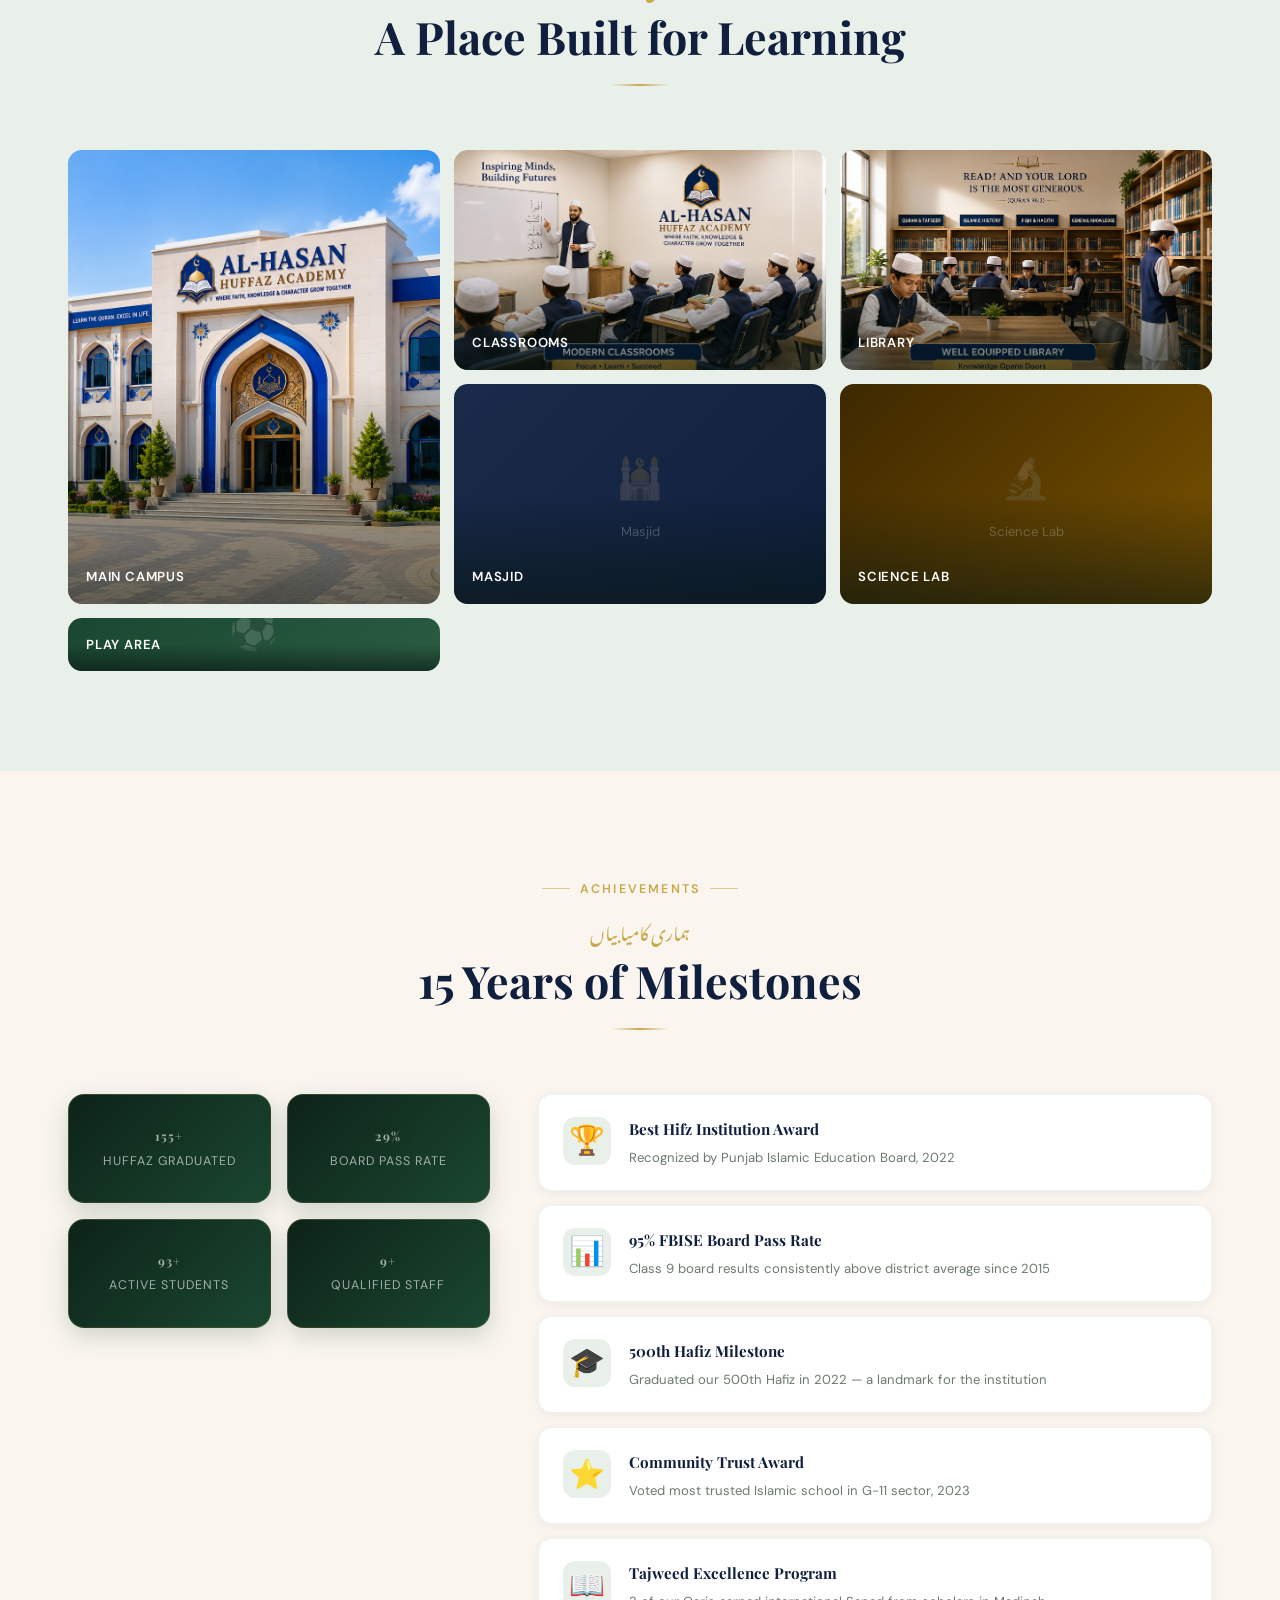
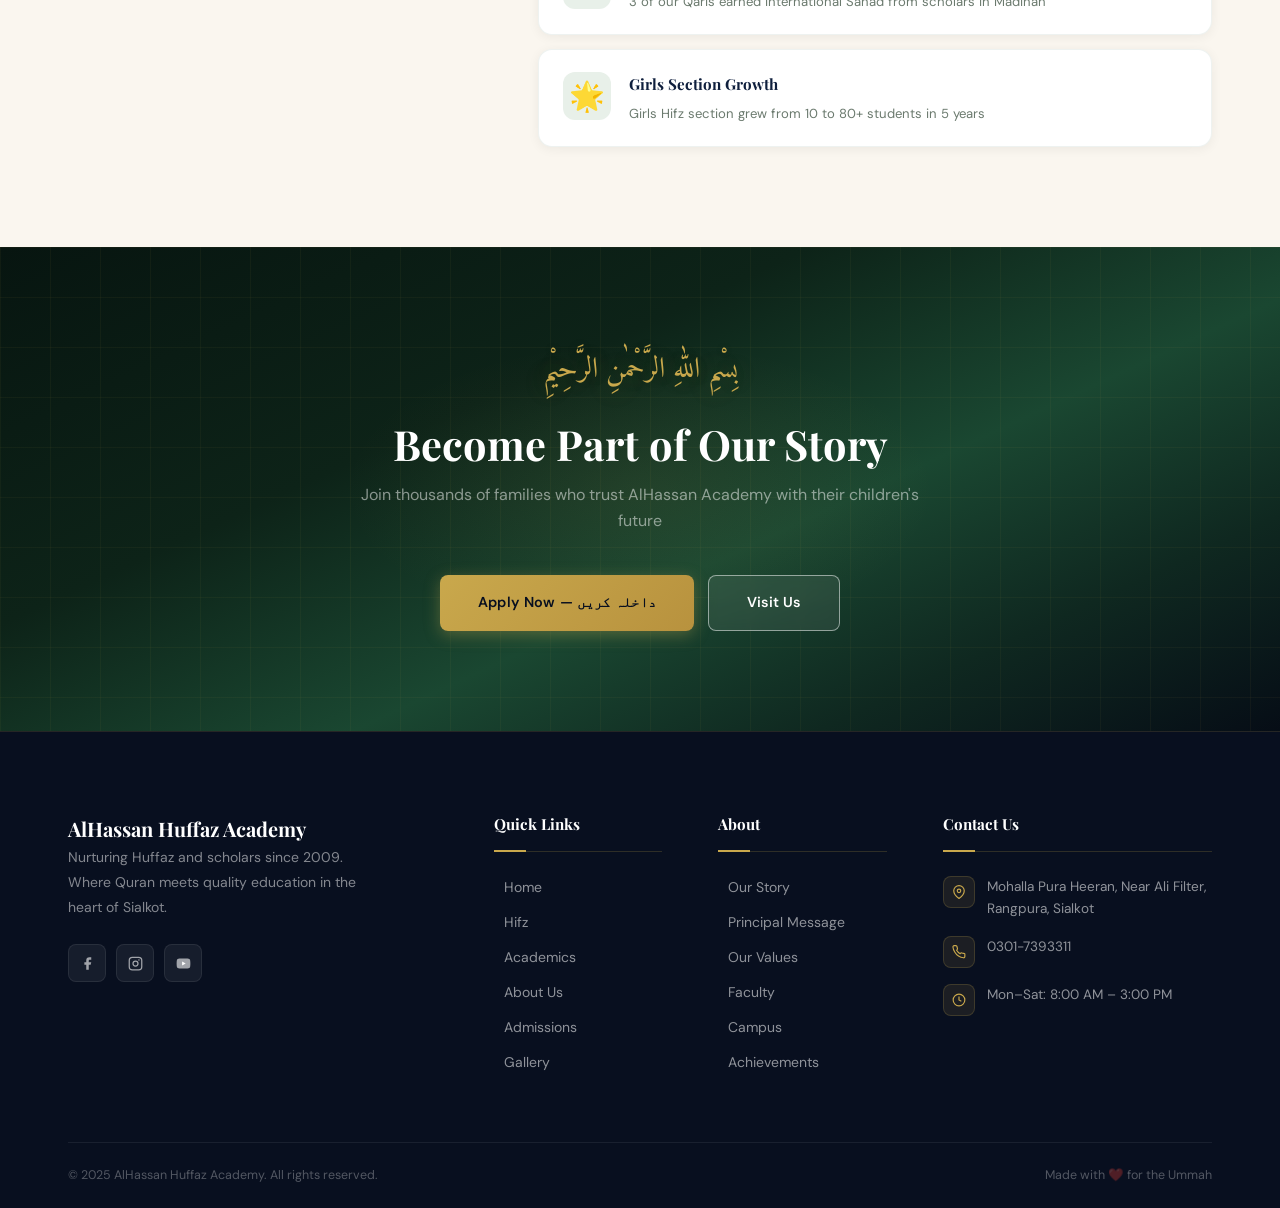
==== commit da2ca0ad: "set logo pictures" ====
--- a/about.html
+++ b/about.html
@@ -26,15 +26,10 @@
   <nav class="navbar scrolled">
     <div class="container">
       <a href="index.html" class="nav-logo">
-        <svg class="logo-icon" viewBox="0 0 44 44" fill="none">
-          <circle cx="22" cy="22" r="22" fill="rgba(255,255,255,0.08)" stroke="rgba(201,168,76,0.3)" stroke-width="1"/>
-          <path d="M9 30V17c0 0 6-3 13-3s13 3 13 3v13c0 0-6-2-13-2S9 30 9 30z" fill="none" stroke="#C9A84C" stroke-width="1.5" stroke-linejoin="round"/>
-          <line x1="22" y1="14" x2="22" y2="28" stroke="#C9A84C" stroke-width="1.5"/>
-          <path d="M16 20c0 0 2-0.8 6-0.8s6 0.8 6 0.8" stroke="rgba(201,168,76,0.5)" stroke-width="1"/>
-          <path d="M30 11a4.5 4.5 0 1 1-4 4 3.2 3.2 0 0 0 4-4z" fill="#C9A84C"/>
-        </svg>
+        <img src="assets/images/logo.png" class="logo-img" alt="AlHassan Huffaz Academy Logo" />
         <div class="logo-text">
-          <span class="logo-name">AlHassan Huffaz Academy</span>
+          <span class="logo-main">Al<em>Hassan</em></span>
+          <span class="logo-sub">Huffaz Academy</span>
         </div>
       </a>
       <ul class="nav-links">
@@ -133,9 +128,8 @@
               <span class="story-year">2009</span>
               <span class="story-year-label">Year Founded</span>
             </div>
-            <div class="story-img-placeholder">
-              <svg width="64" height="64" viewBox="0 0 24 24" fill="none" stroke="rgba(26,71,49,0.25)" stroke-width="1"><path d="M3 9l9-7 9 7v11a2 2 0 0 1-2 2H5a2 2 0 0 1-2-2z"/><polyline points="9 22 9 12 15 12 15 22"/></svg>
-              <span>Academy Campus Photo</span>
+            <div class="story-img-placeholder" style="padding:0;overflow:hidden;">
+              <img src="assets/images/building%20picture.png" alt="AlHassan Huffaz Academy Campus" style="width:100%;height:100%;object-fit:cover;border-radius:16px;display:block;" />
             </div>
             <div class="story-stats-col">
               <div class="story-stat">
@@ -435,16 +429,16 @@
         </div>
 
         <div class="campus-grid reveal">
-          <div class="campus-item large" style="background:linear-gradient(135deg,#0d2318,#1A4731);">
-            <div class="campus-placeholder"><div class="ci">🏫</div>Main Campus Building</div>
+          <div class="campus-item large">
+            <img src="assets/images/building%20picture.png" alt="Main Campus Building" style="position:absolute;inset:0;width:100%;height:100%;object-fit:cover;" />
             <div class="campus-label">Main Campus</div>
           </div>
-          <div class="campus-item" style="background:linear-gradient(135deg,#060d16,#0F1F3D);">
-            <div class="campus-placeholder"><div class="ci">📚</div>Classrooms</div>
+          <div class="campus-item">
+            <img src="assets/images/classroom.png" alt="Classrooms" style="position:absolute;inset:0;width:100%;height:100%;object-fit:cover;" />
             <div class="campus-label">Classrooms</div>
           </div>
-          <div class="campus-item" style="background:linear-gradient(135deg,#1f5439,#1A4731);">
-            <div class="campus-placeholder"><div class="ci">📖</div>Library</div>
+          <div class="campus-item">
+            <img src="assets/images/library.png" alt="Library" style="position:absolute;inset:0;width:100%;height:100%;object-fit:cover;" />
             <div class="campus-label">Library</div>
           </div>
           <div class="campus-item" style="background:linear-gradient(135deg,#1a2a4a,#0F1F3D);">
--- a/css/style.css
+++ b/css/style.css
@@ -2,7 +2,7 @@
    DESIGN SYSTEM
    ============================================= */
 
-@import url('https://fonts.googleapis.com/css2?family=Playfair+Display:ital,wght@0,400;0,600;0,700;1,400&family=DM+Sans:wght@300;400;500;600&family=Noto+Nastaliq+Urdu:wght@400;600;700&family=Amiri:ital,wght@0,400;0,700;1,400&display=swap');
+@import url('https://fonts.googleapis.com/css2?family=Playfair+Display:ital,wght@0,400;0,600;0,700;1,400&family=DM+Sans:wght@300;400;500;600&family=Noto+Nastaliq+Urdu:wght@400;600;700&family=Amiri:ital,wght@0,400;0,700;1,400&family=Cinzel:wght@600;700&display=swap');
 
 :root {
   --green:        #1A4731;
@@ -281,31 +281,51 @@
 .nav-logo {
   display: flex;
   align-items: center;
-  gap: 12px;
-}
-
-.nav-logo .logo-icon {
-  width: 44px; height: 44px;
-  filter: drop-shadow(0 2px 8px rgba(201,168,76,0.3));
-}
-
-.logo-text .logo-name {
-  font-family: var(--font-display);
-  font-size: 1.05rem;
+  gap: 11px;
+  text-decoration: none;
+}
+
+.nav-logo .logo-img {
+  height: 48px;
+  width: auto;
+  object-fit: contain;
+  filter: drop-shadow(0 2px 10px rgba(201,168,76,0.35));
+  flex-shrink: 0;
+}
+
+.logo-text {
+  display: flex;
+  flex-direction: column;
+  gap: 2px;
+  border-left: 1.5px solid rgba(201,168,76,0.35);
+  padding-left: 11px;
+}
+
+.logo-text .logo-main {
+  font-family: 'Cinzel', var(--font-display), serif;
+  font-size: 1.08rem;
   font-weight: 700;
   color: var(--white);
-  line-height: 1.25;
+  line-height: 1.2;
+  letter-spacing: 0.04em;
   display: block;
-  letter-spacing: 0.01em;
-}
-
-.logo-text .logo-urdu {
-  font-family: var(--font-urdu);
-  font-size: 0.78rem;
-  color: var(--gold);
-  direction: rtl;
+}
+
+.logo-text .logo-main em {
+  font-style: italic;
+  color: var(--gold);
+  font-weight: 700;
+}
+
+.logo-text .logo-sub {
+  font-family: var(--font-body);
+  font-size: 0.6rem;
+  font-weight: 600;
+  color: rgba(255,255,255,0.55);
+  letter-spacing: 0.2em;
+  text-transform: uppercase;
   display: block;
-  line-height: 1.5;
+  line-height: 1;
 }
 
 /* Nav Links */
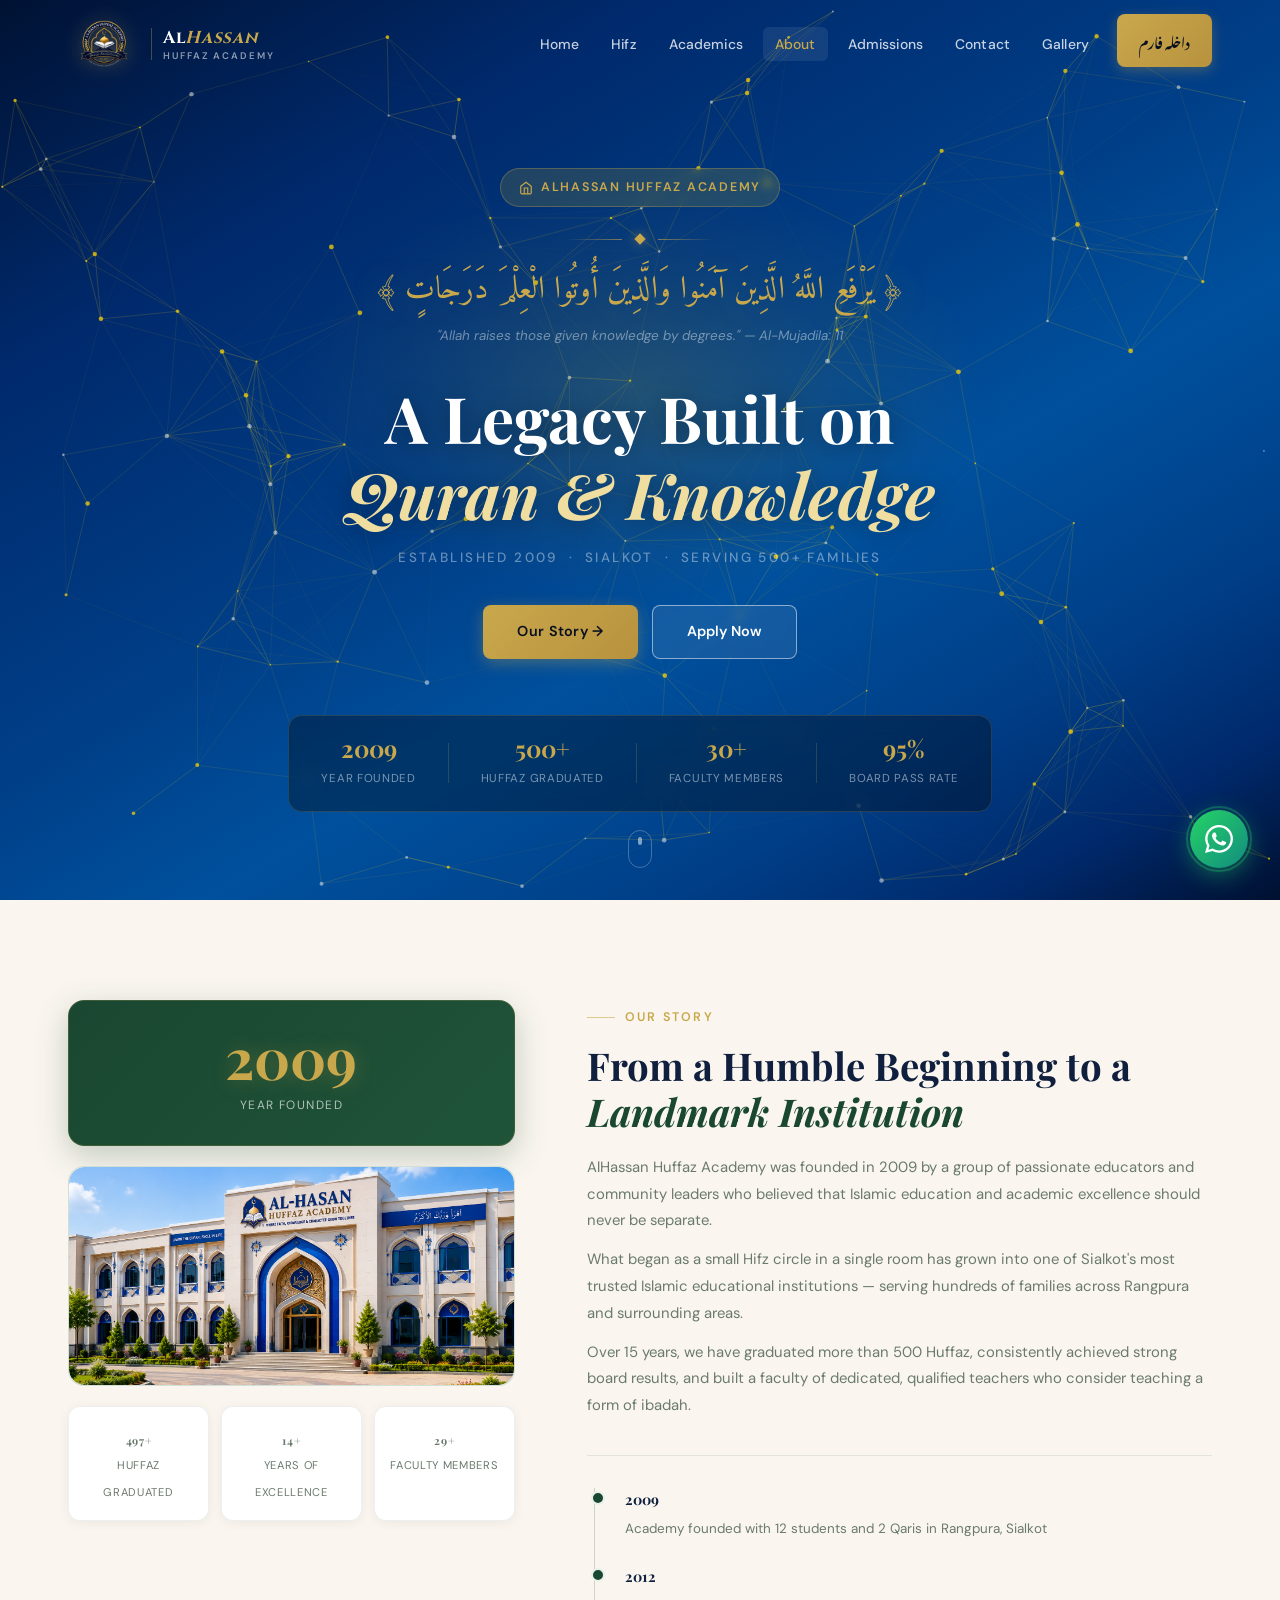
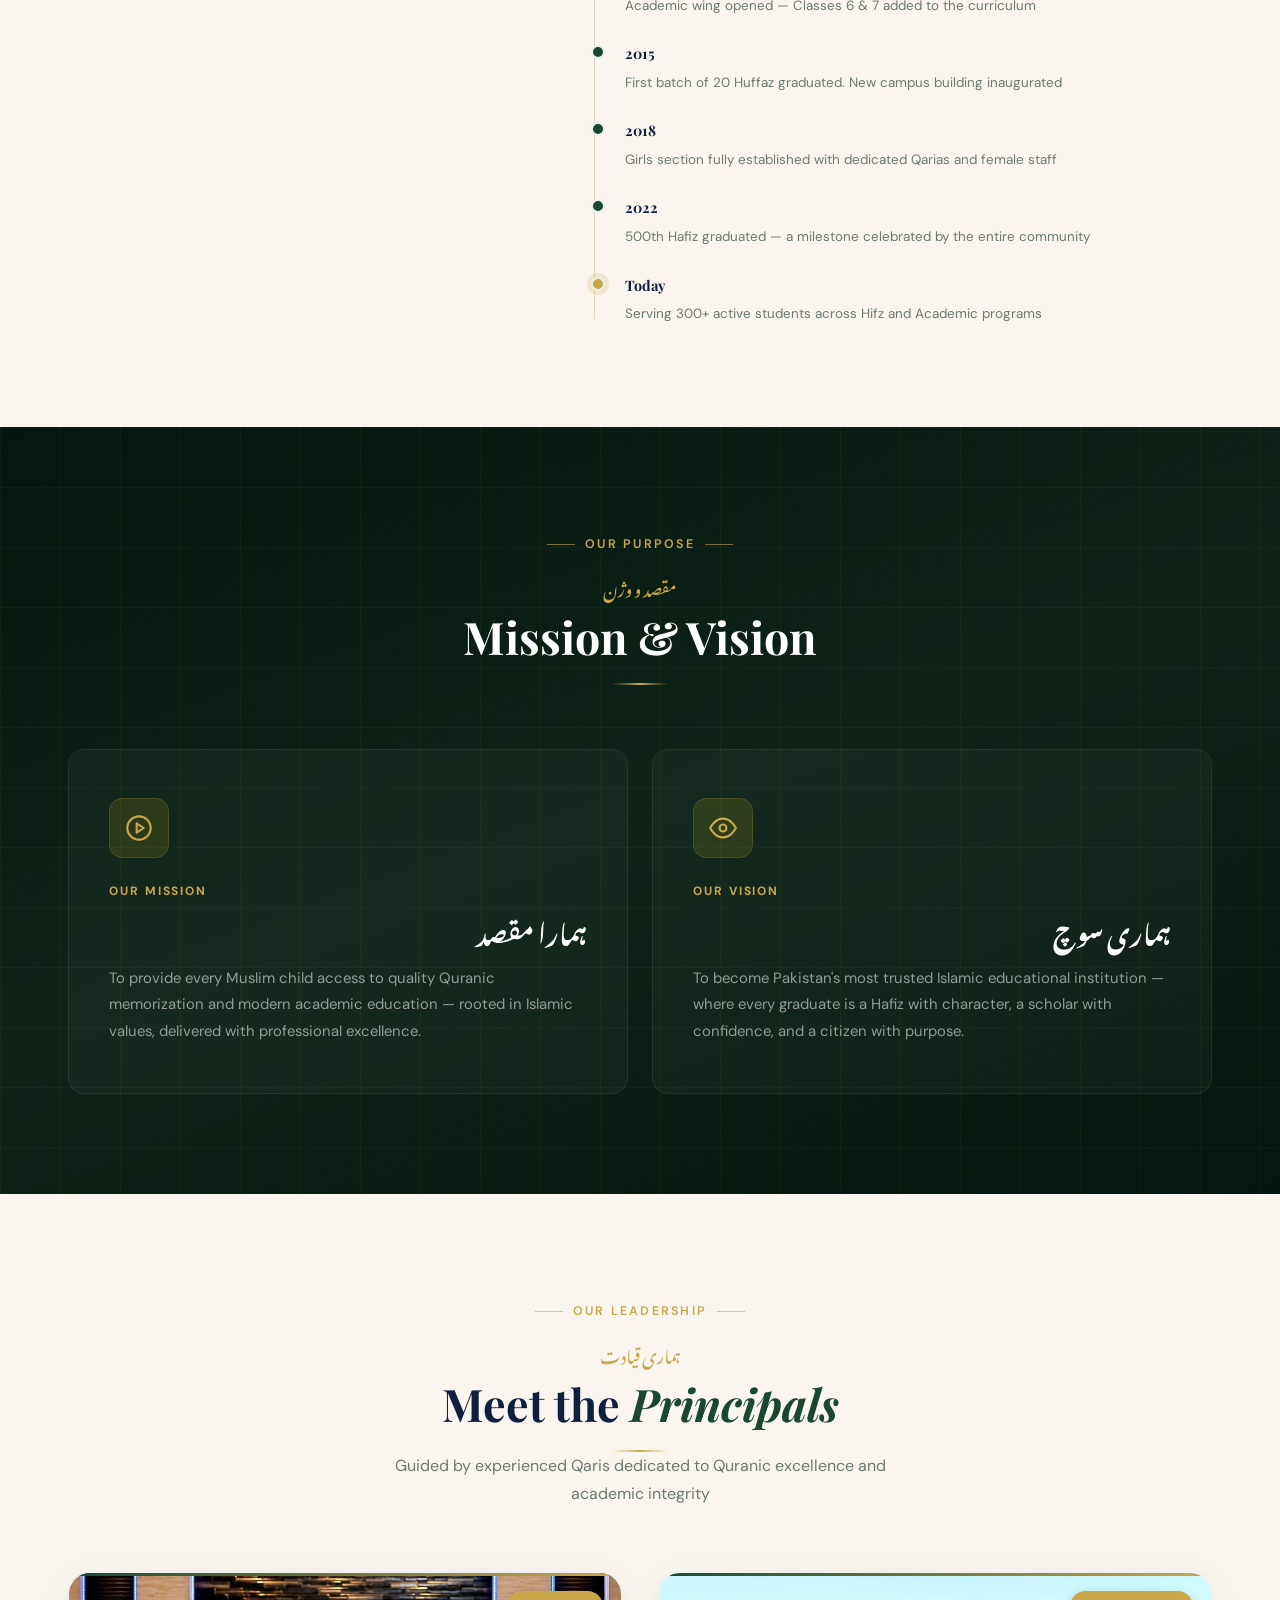
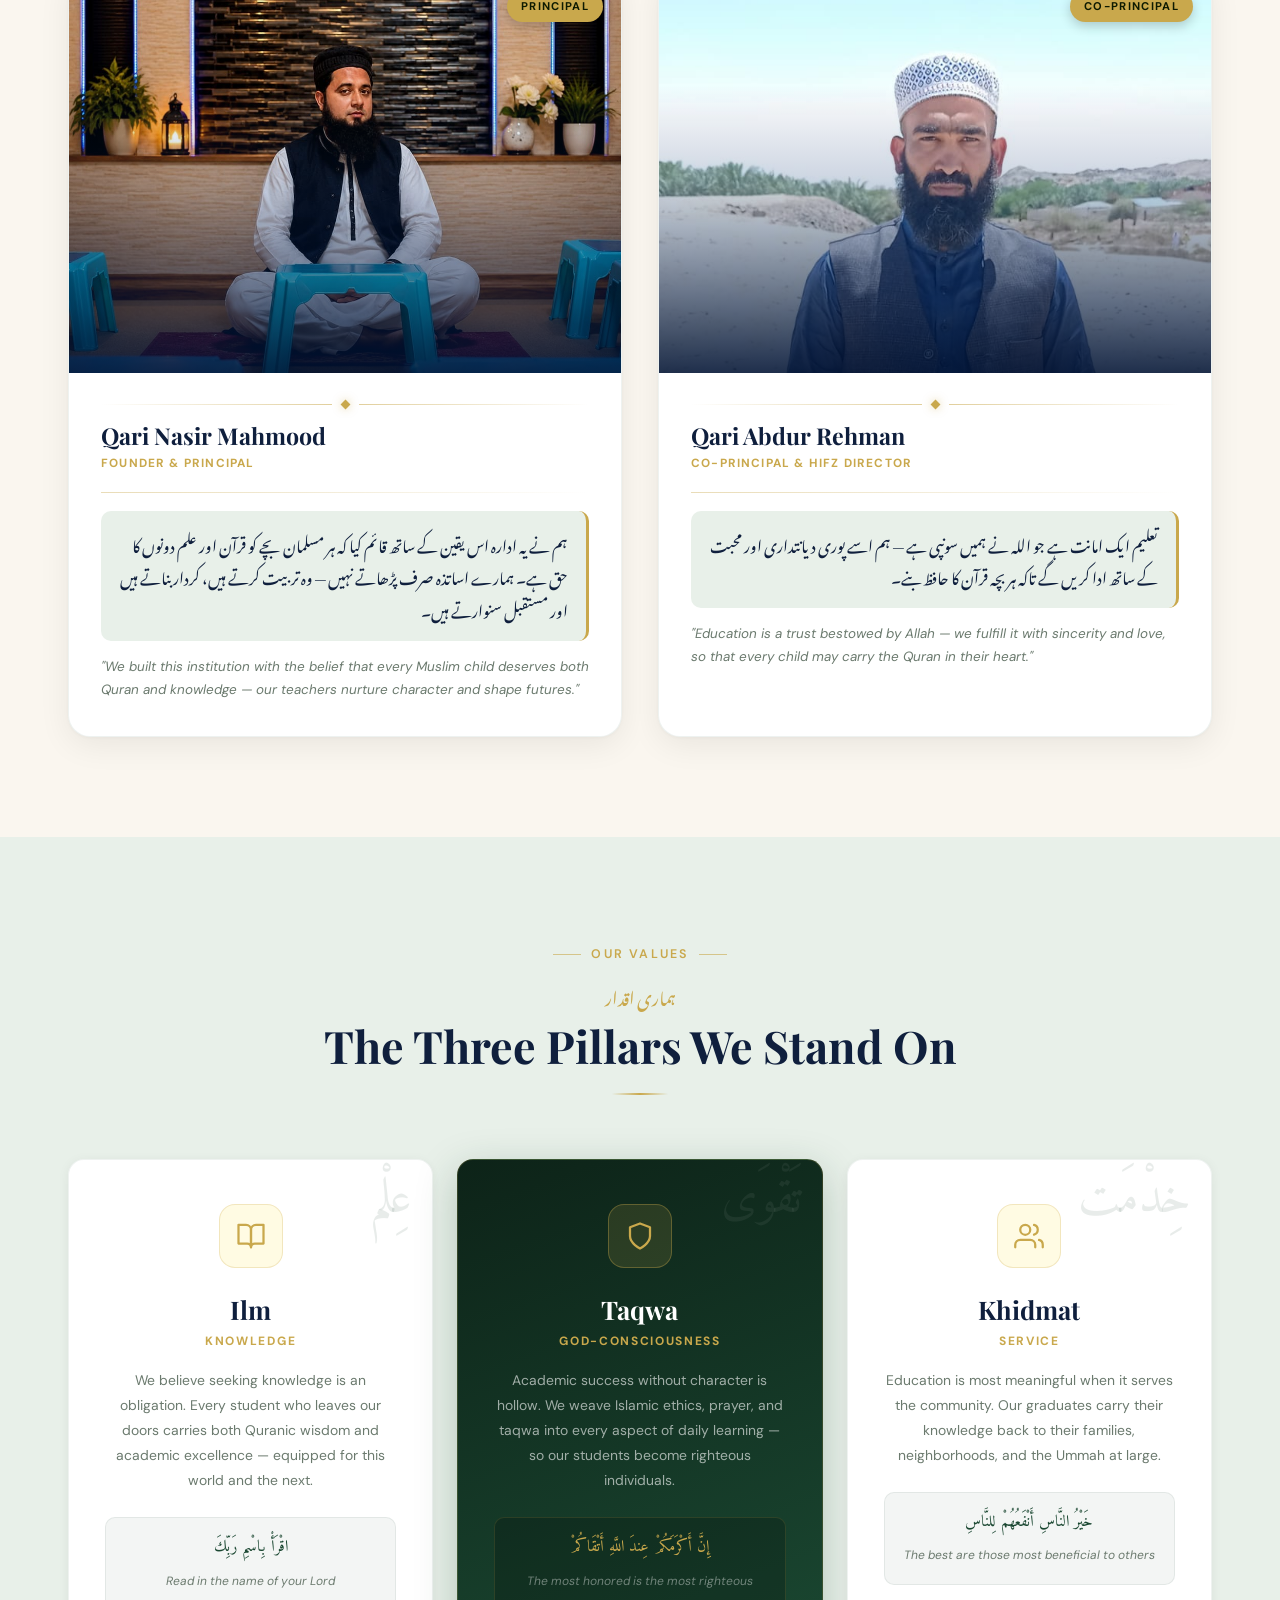
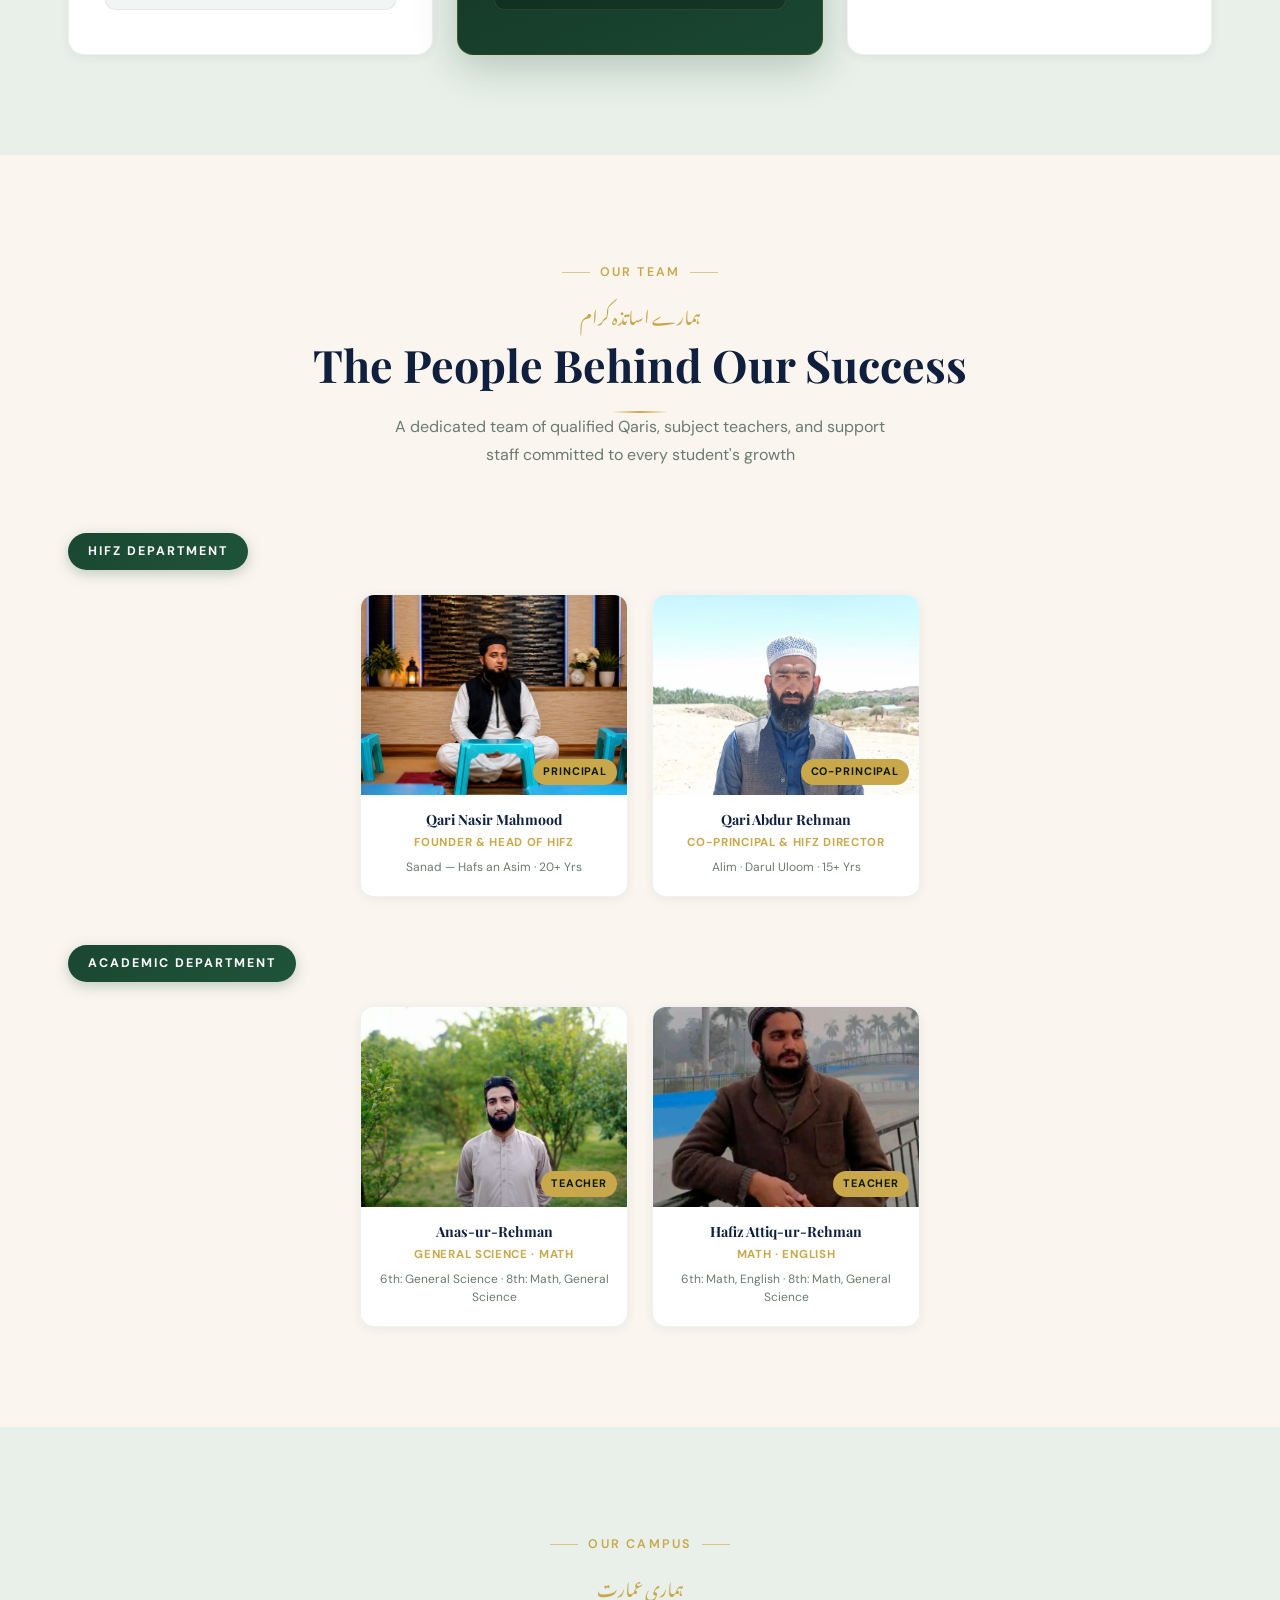
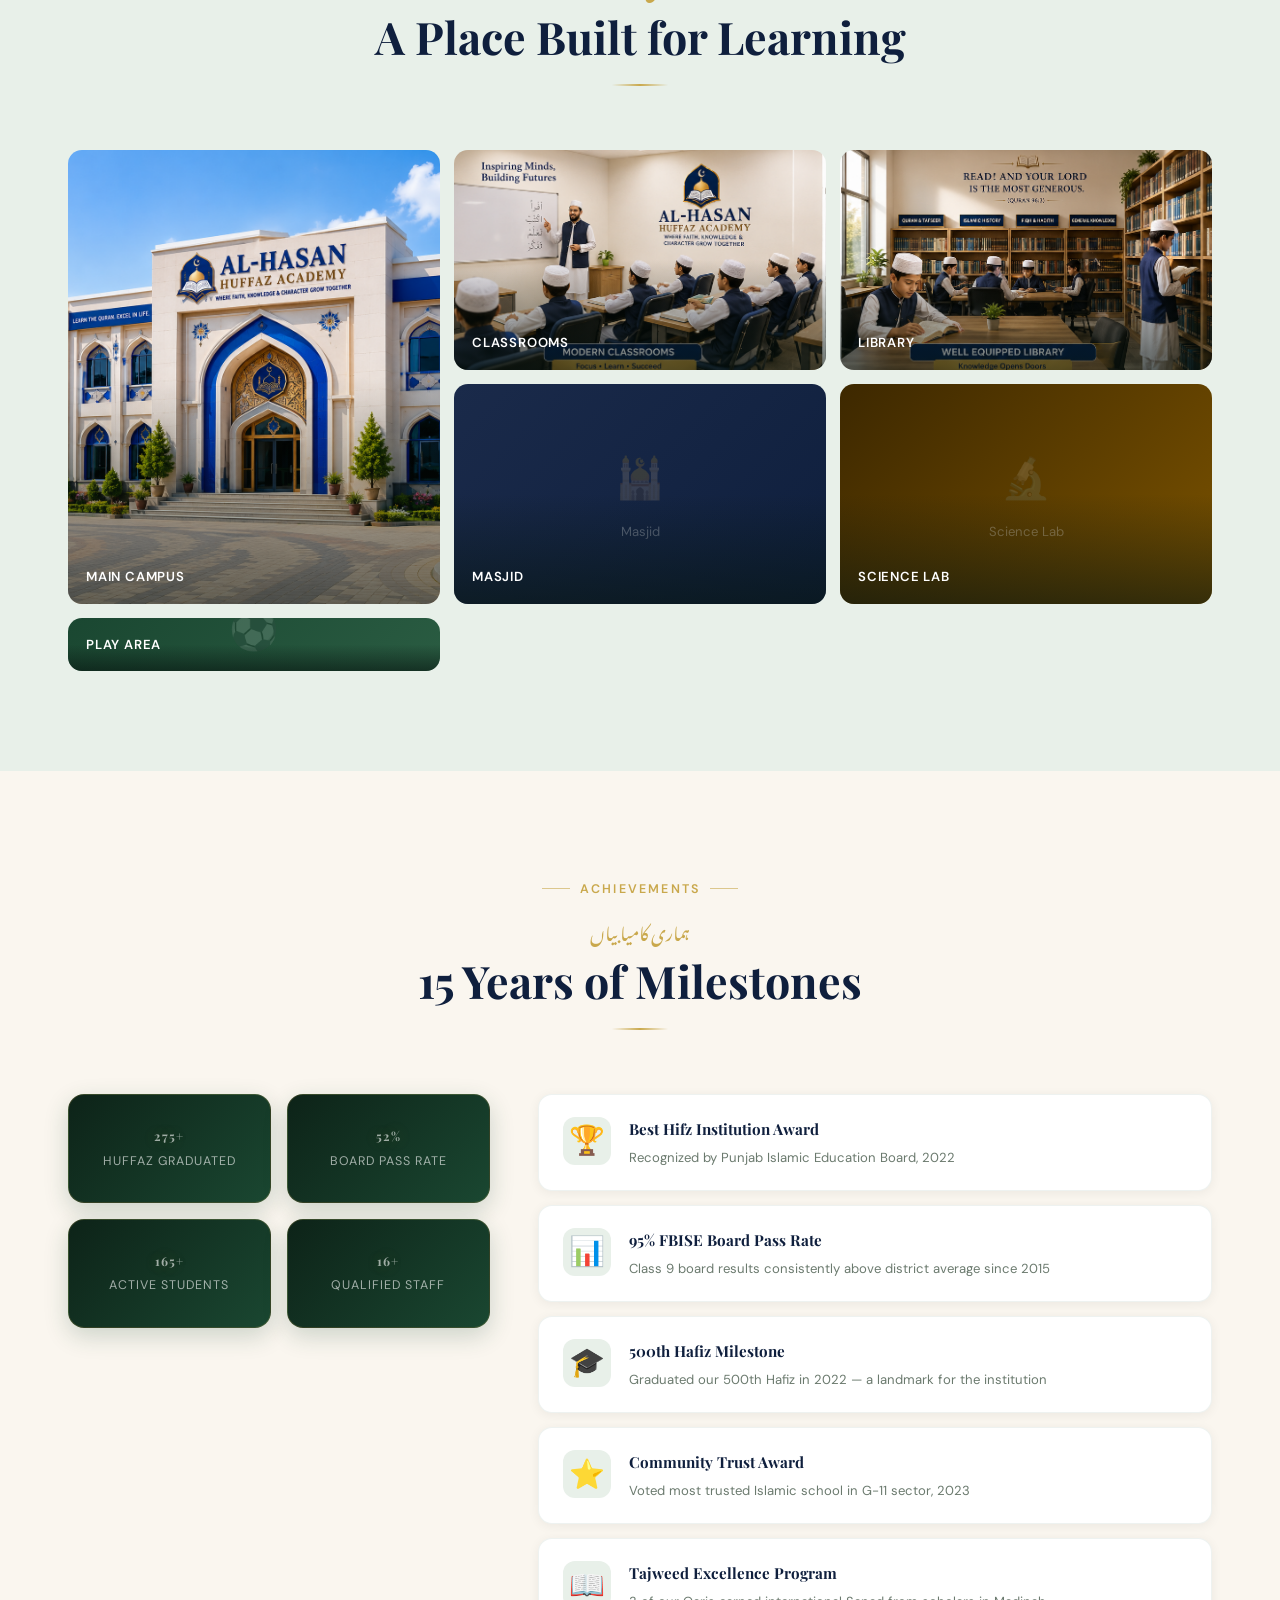
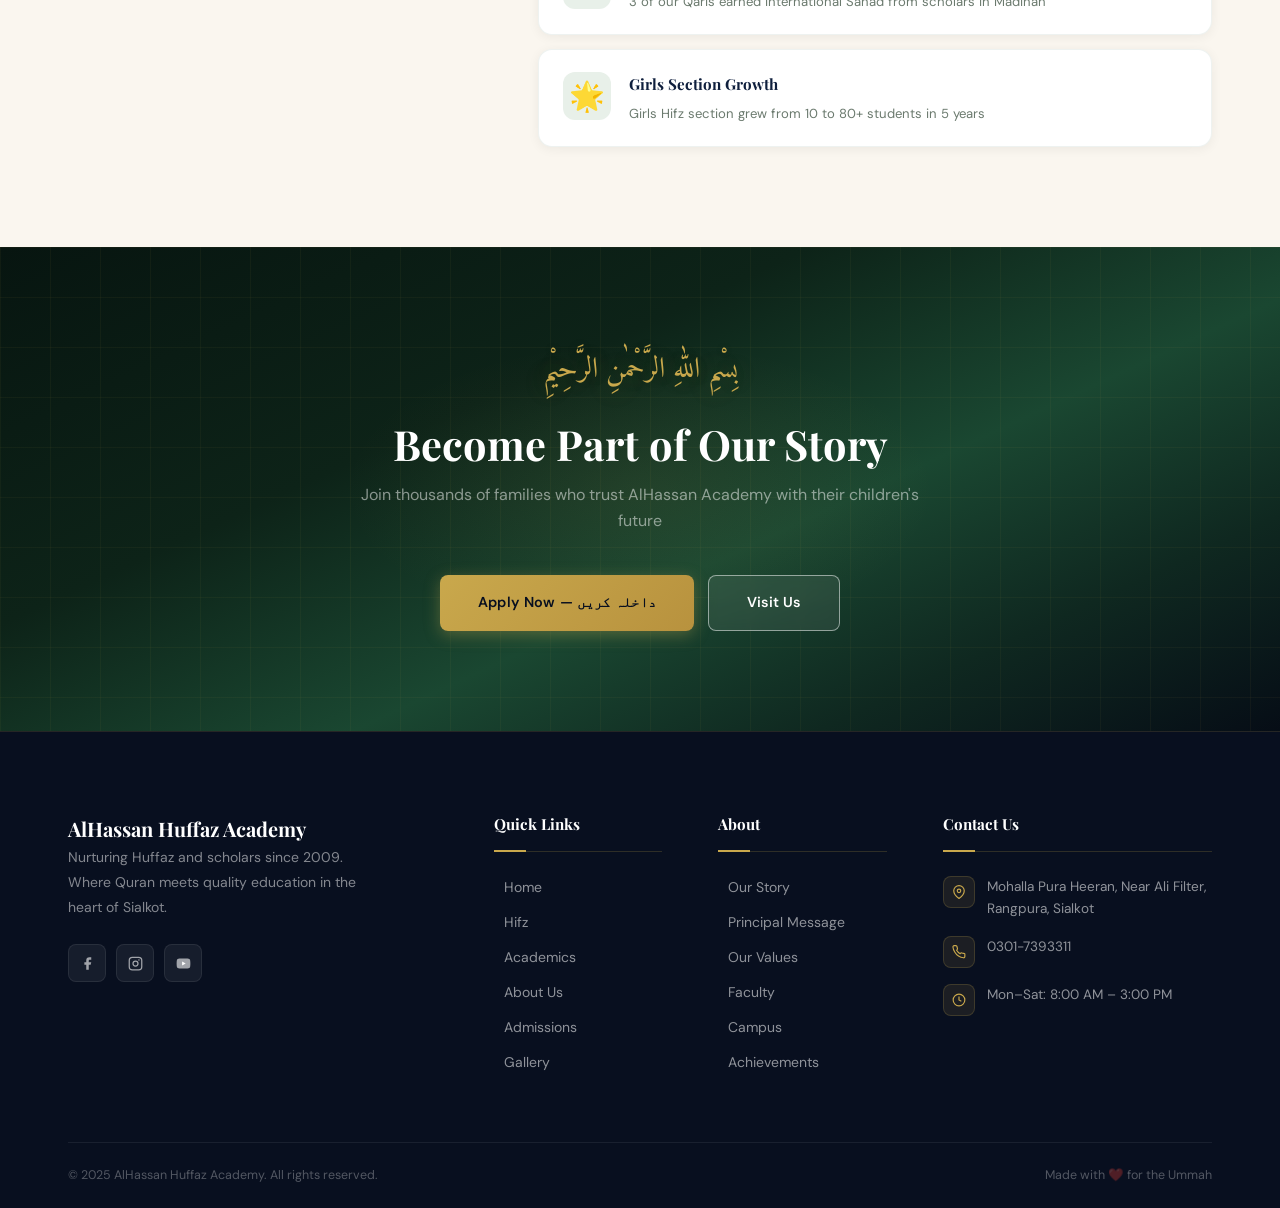
==== commit b210aee4: "add fb link in footer" ====
--- a/about.html
+++ b/about.html
@@ -560,7 +560,7 @@
           <span class="brand-name">AlHassan Huffaz Academy</span>
           <p class="footer-tagline">Nurturing Huffaz and scholars since 2009. Where Quran meets quality education in the heart of Sialkot.</p>
           <div class="footer-social">
-            <a href="#" aria-label="Facebook"><svg width="15" height="15" viewBox="0 0 24 24" fill="currentColor"><path d="M18 2h-3a5 5 0 0 0-5 5v3H7v4h3v8h4v-8h3l1-4h-4V7a1 1 0 0 1 1-1h3z"/></svg></a>
+            <a href="https://www.facebook.com/people/Al-Hassan-Huffaz-Academy/61590658380614/" aria-label="Facebook"><svg width="15" height="15" viewBox="0 0 24 24" fill="currentColor"><path d="M18 2h-3a5 5 0 0 0-5 5v3H7v4h3v8h4v-8h3l1-4h-4V7a1 1 0 0 1 1-1h3z"/></svg></a>
             <a href="#" aria-label="Instagram"><svg width="15" height="15" viewBox="0 0 24 24" fill="none" stroke="currentColor" stroke-width="2"><rect x="2" y="2" width="20" height="20" rx="5"/><circle cx="12" cy="12" r="4"/><circle cx="17.5" cy="6.5" r="1.2" fill="currentColor" stroke="none"/></svg></a>
             <a href="#" aria-label="YouTube"><svg width="15" height="15" viewBox="0 0 24 24" fill="currentColor"><path d="M22.54 6.42a2.78 2.78 0 0 0-1.95-1.96C18.88 4 12 4 12 4s-6.88 0-8.59.46A2.78 2.78 0 0 0 1.46 6.42 29 29 0 0 0 1 12a29 29 0 0 0 .46 5.58 2.78 2.78 0 0 0 1.95 1.96C5.12 20 12 20 12 20s6.88 0 8.59-.46a2.78 2.78 0 0 0 1.96-1.96A29 29 0 0 0 23 12a29 29 0 0 0-.46-5.58z"/><polygon points="9.75 15.02 15.5 12 9.75 8.98 9.75 15.02" fill="white"/></svg></a>
           </div>
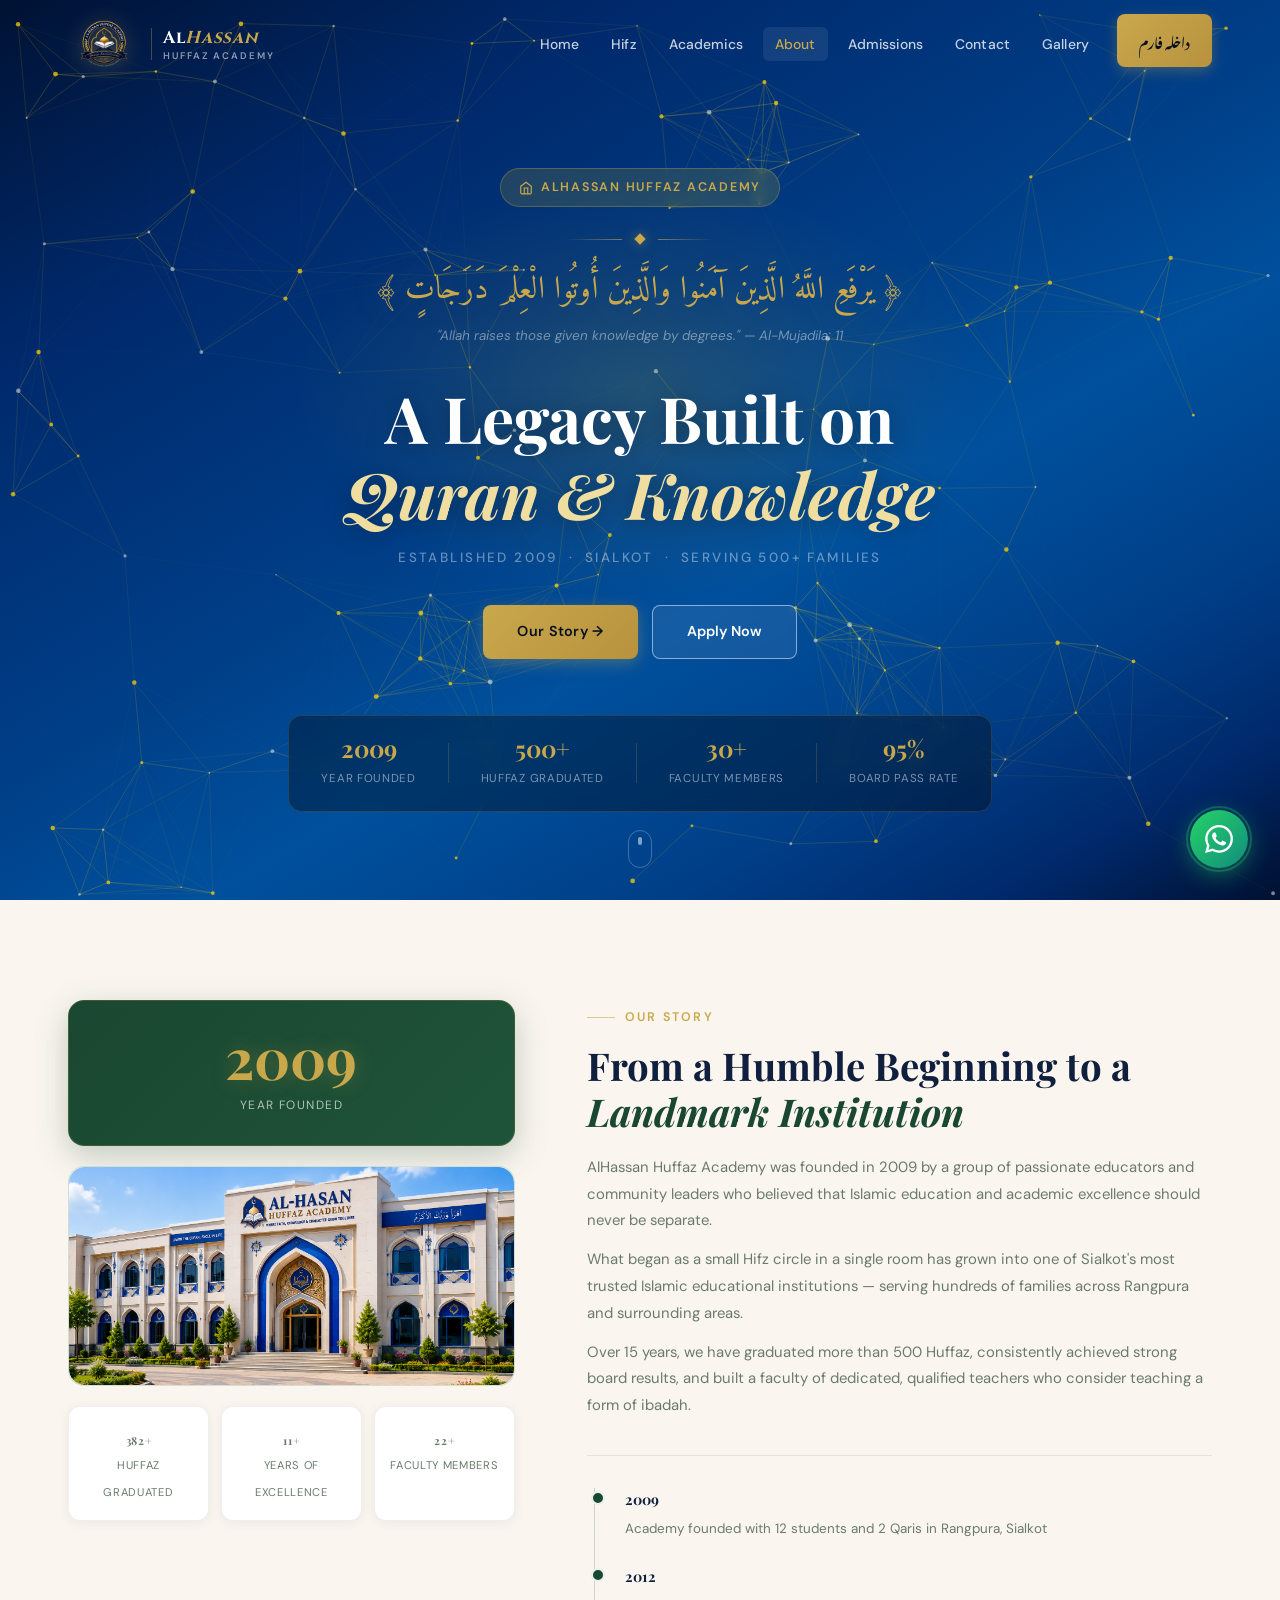
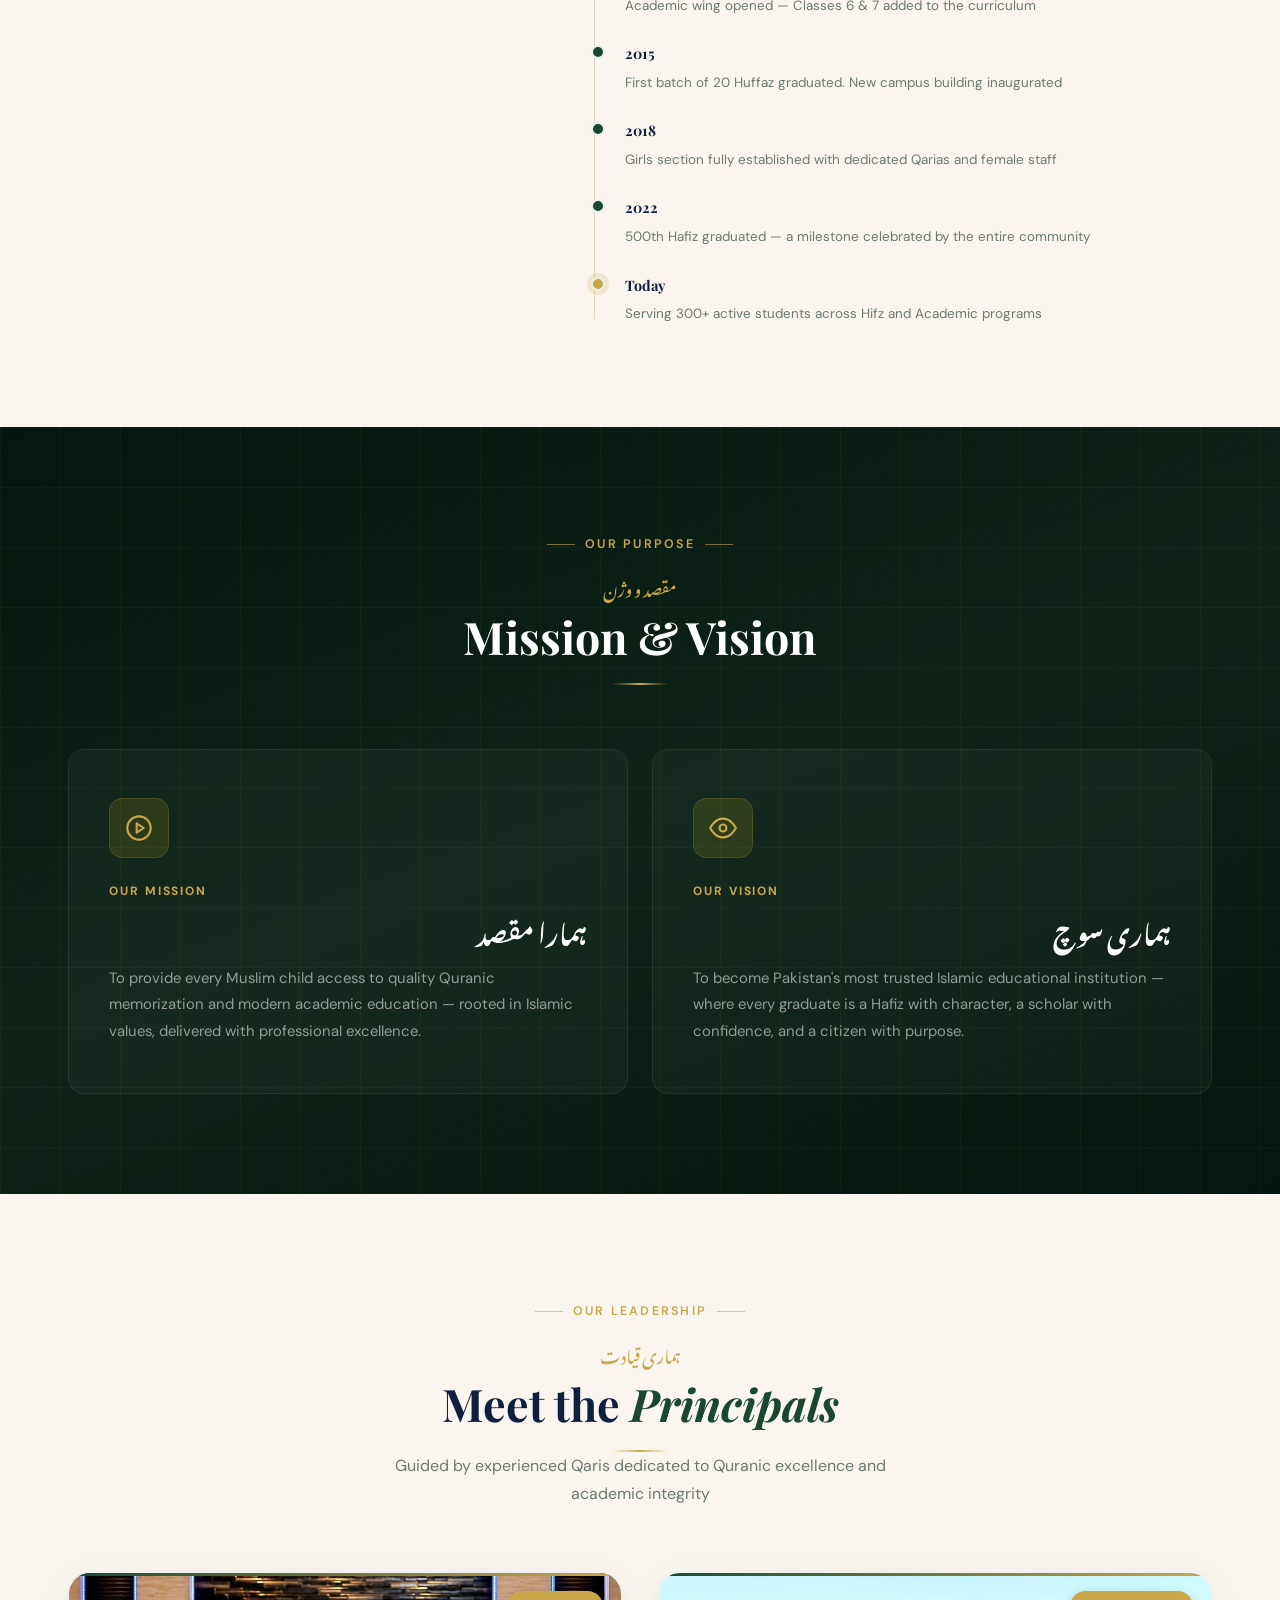
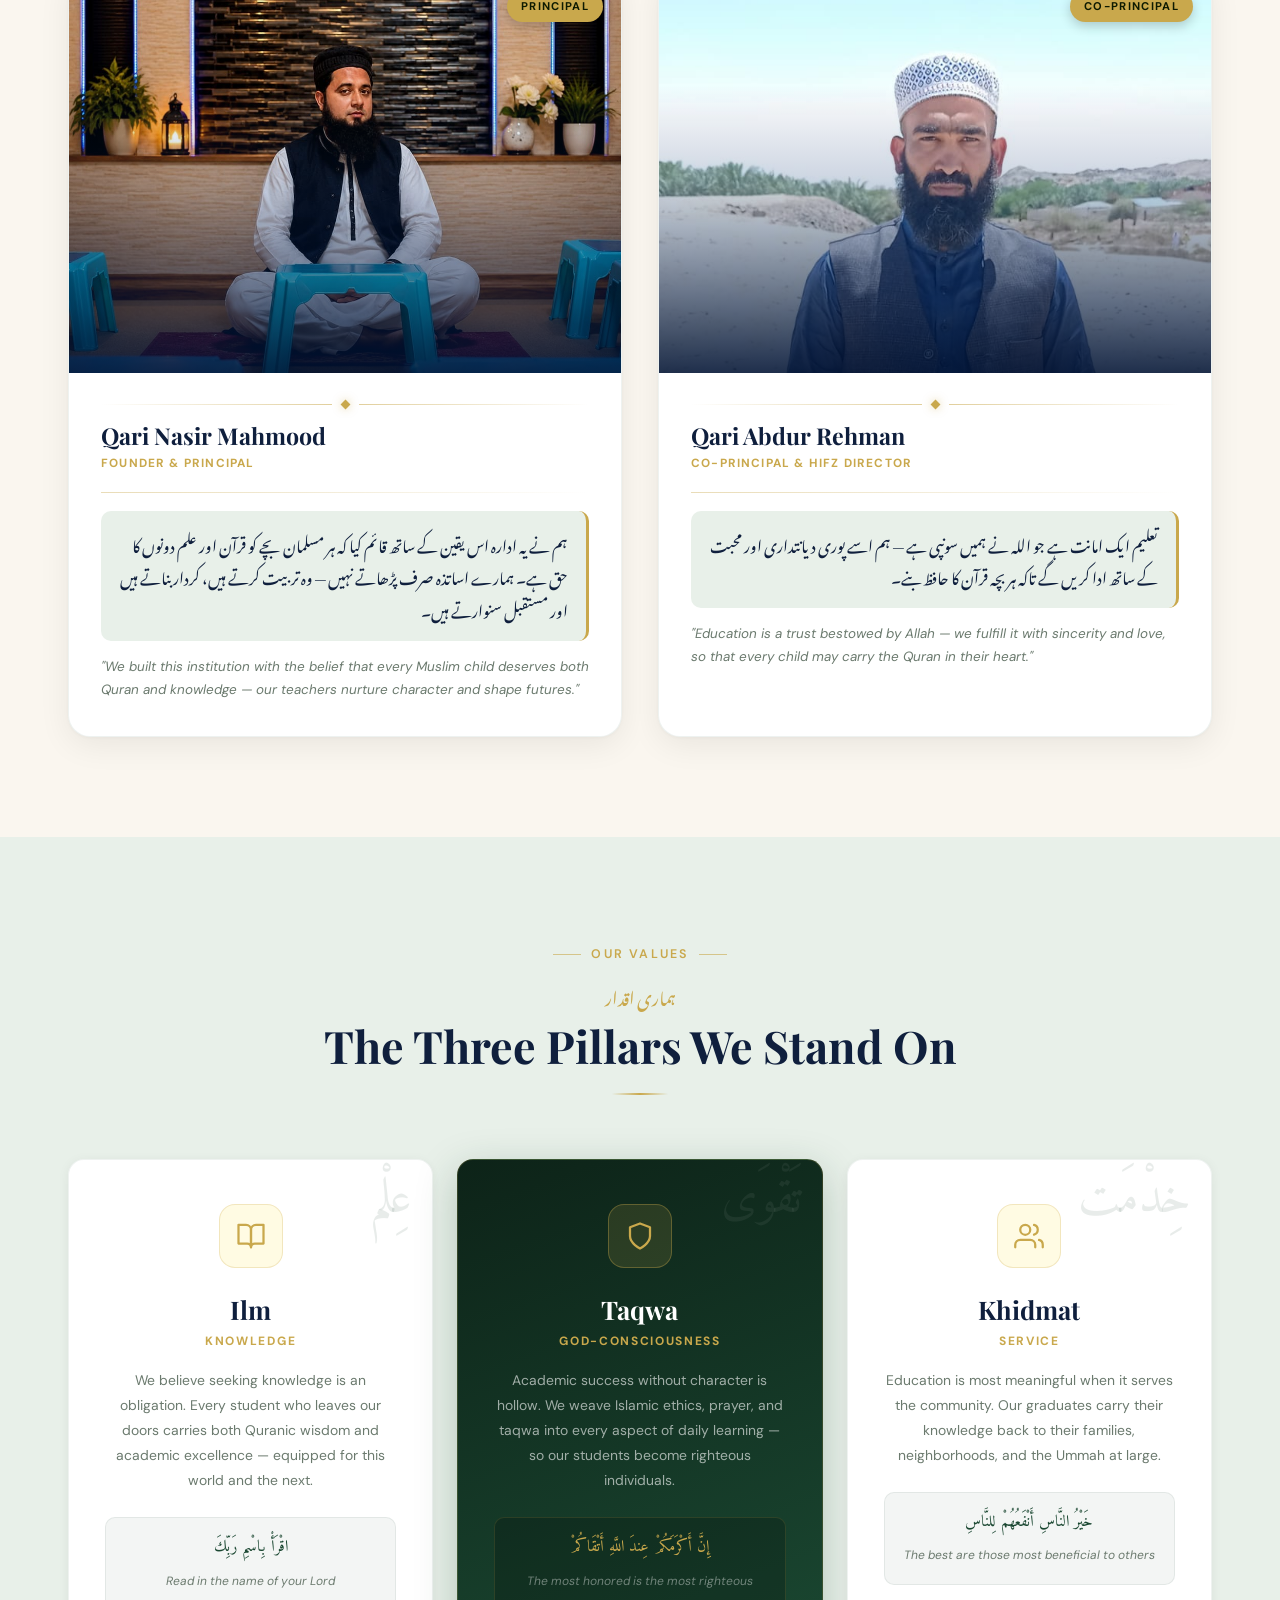
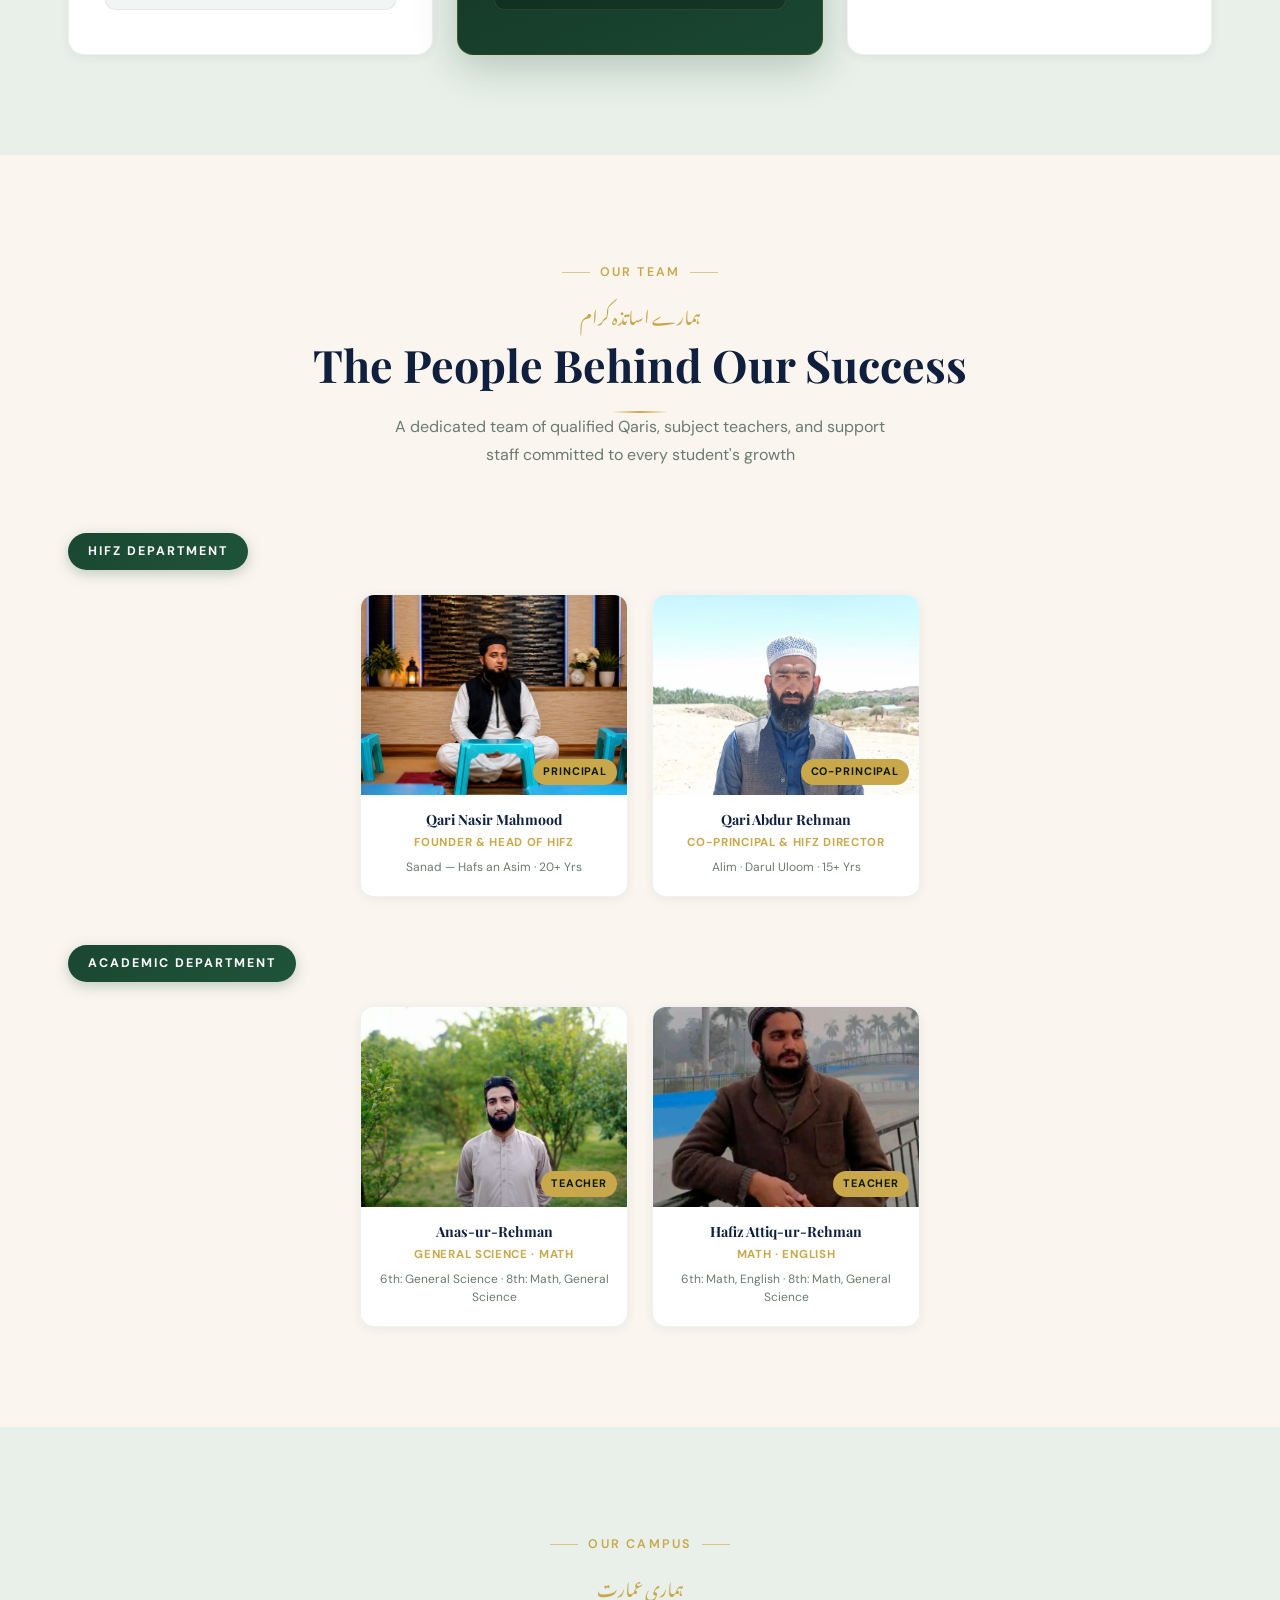
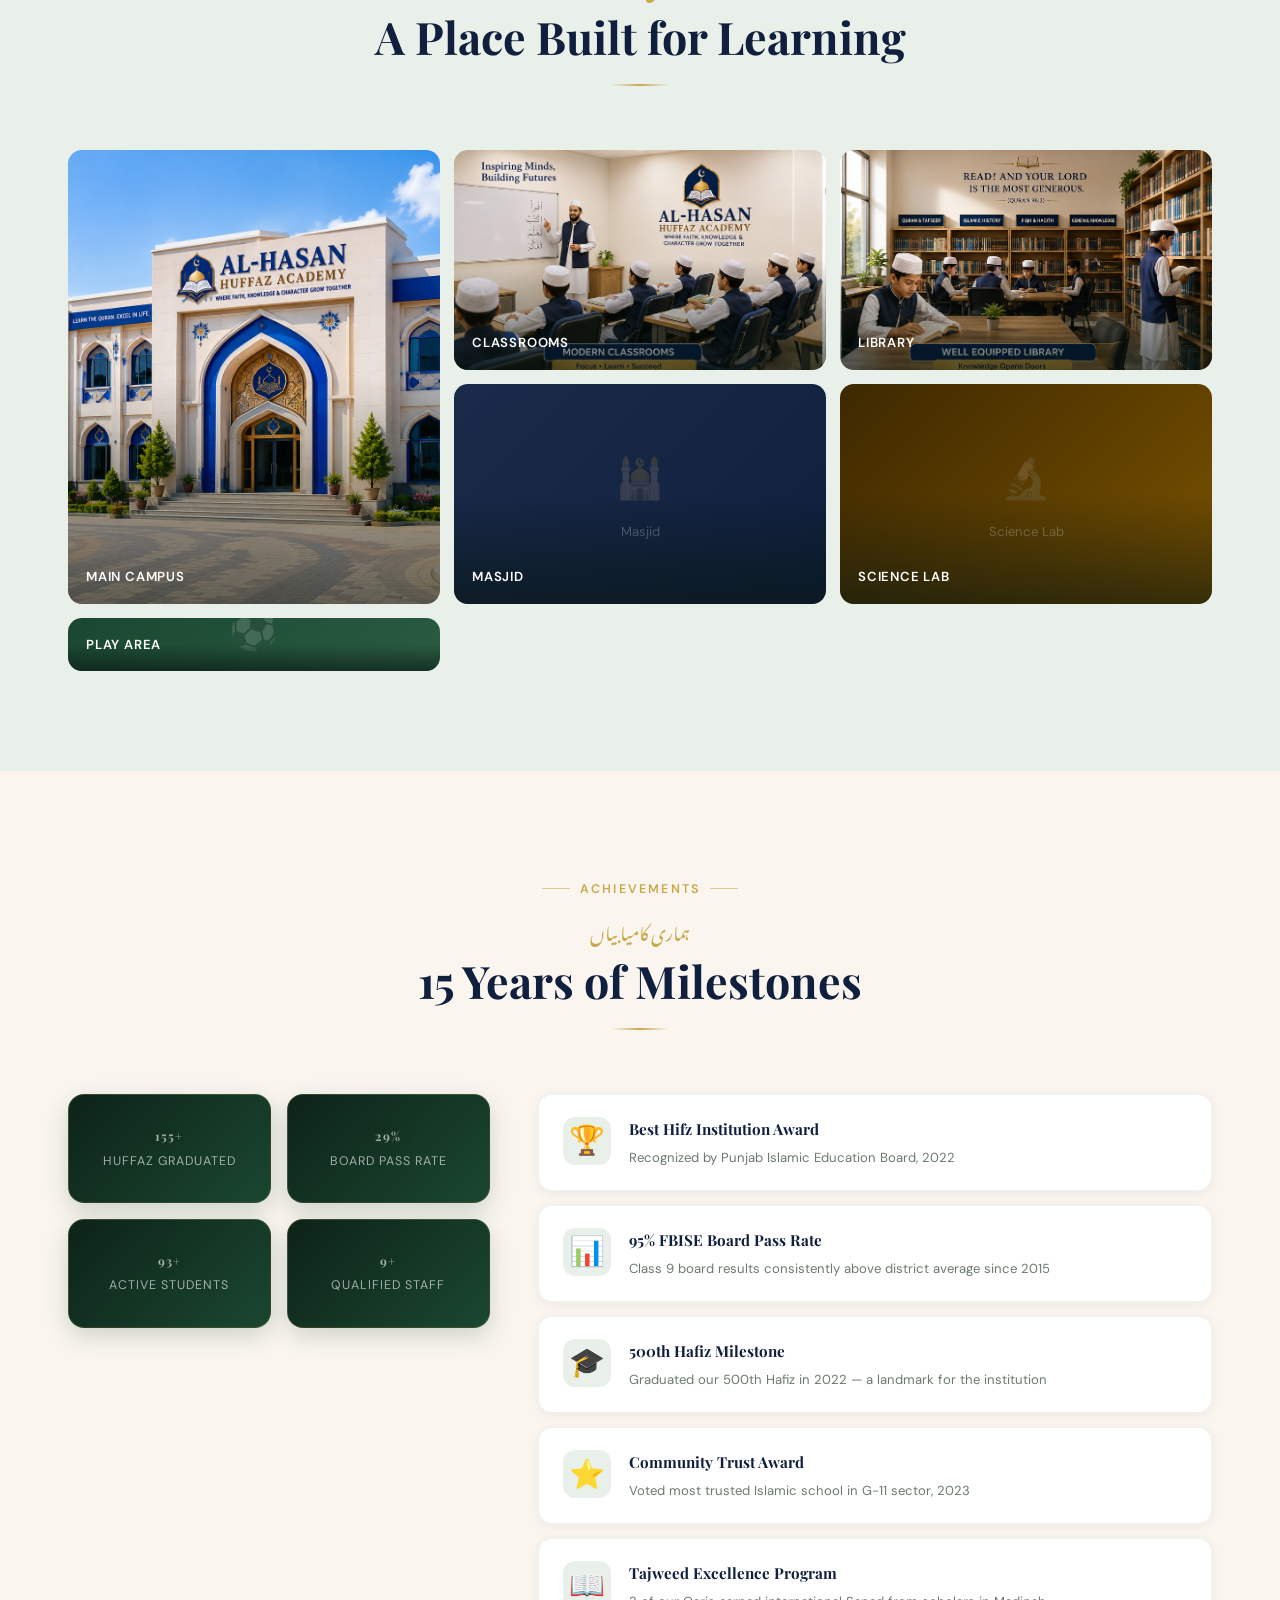
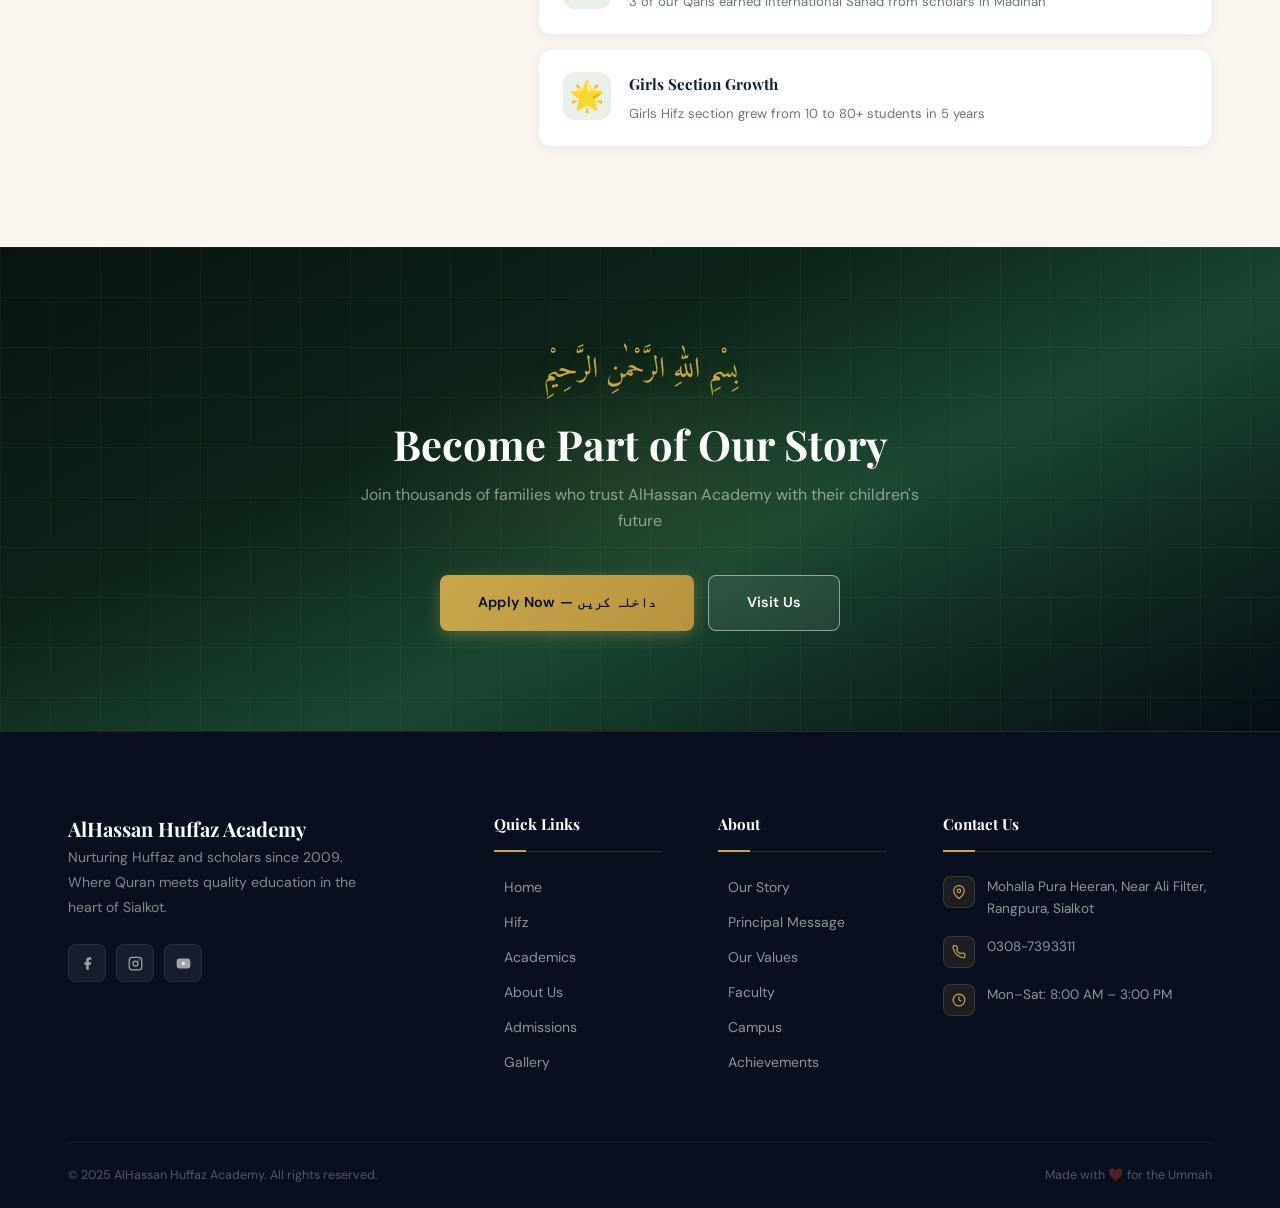
==== commit 16254720: "change contact number in every page" ====
--- a/about.html
+++ b/about.html
@@ -595,7 +595,7 @@
           </div>
           <div class="footer-contact-item">
             <div class="icon"><svg width="14" height="14" viewBox="0 0 24 24" fill="none" stroke="currentColor" stroke-width="2"><path d="M22 16.92v3a2 2 0 0 1-2.18 2 19.79 19.79 0 0 1-8.63-3.07A19.5 19.5 0 0 1 4.69 12 19.79 19.79 0 0 1 1.61 3.35 2 2 0 0 1 3.6 1.16h3a2 2 0 0 1 2 1.72c.127.96.361 1.903.7 2.81a2 2 0 0 1-.45 2.11L7.91 8.96a16 16 0 0 0 6 6l.92-.92a2 2 0 0 1 2.11-.45c.907.339 1.85.573 2.81.7A2 2 0 0 1 22 16.92z"/></svg></div>
-            <a href="tel:+923017393311">0301-7393311</a>
+            <a href="tel:+923087393311">0308-7393311</a>
           </div>
           <div class="footer-contact-item">
             <div class="icon"><svg width="14" height="14" viewBox="0 0 24 24" fill="none" stroke="currentColor" stroke-width="2"><circle cx="12" cy="12" r="10"/><polyline points="12 6 12 12 16 14"/></svg></div>
